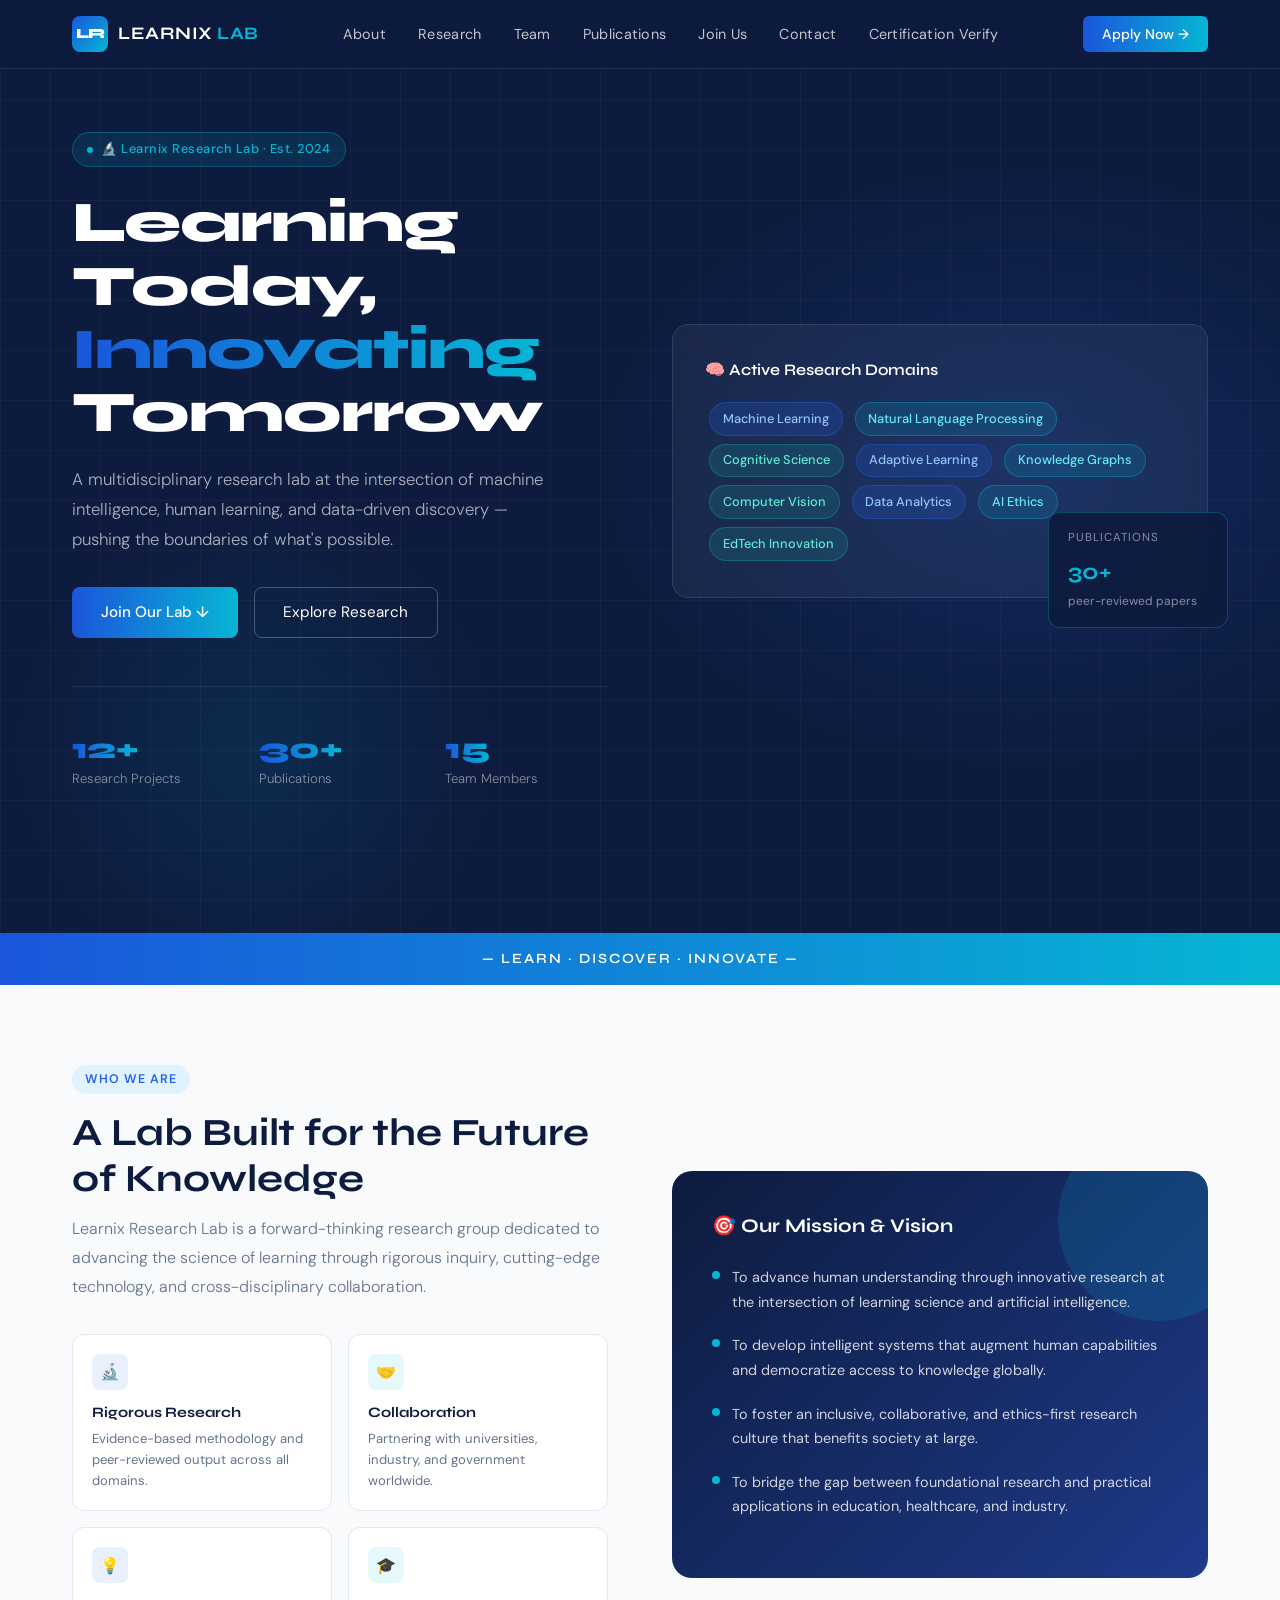
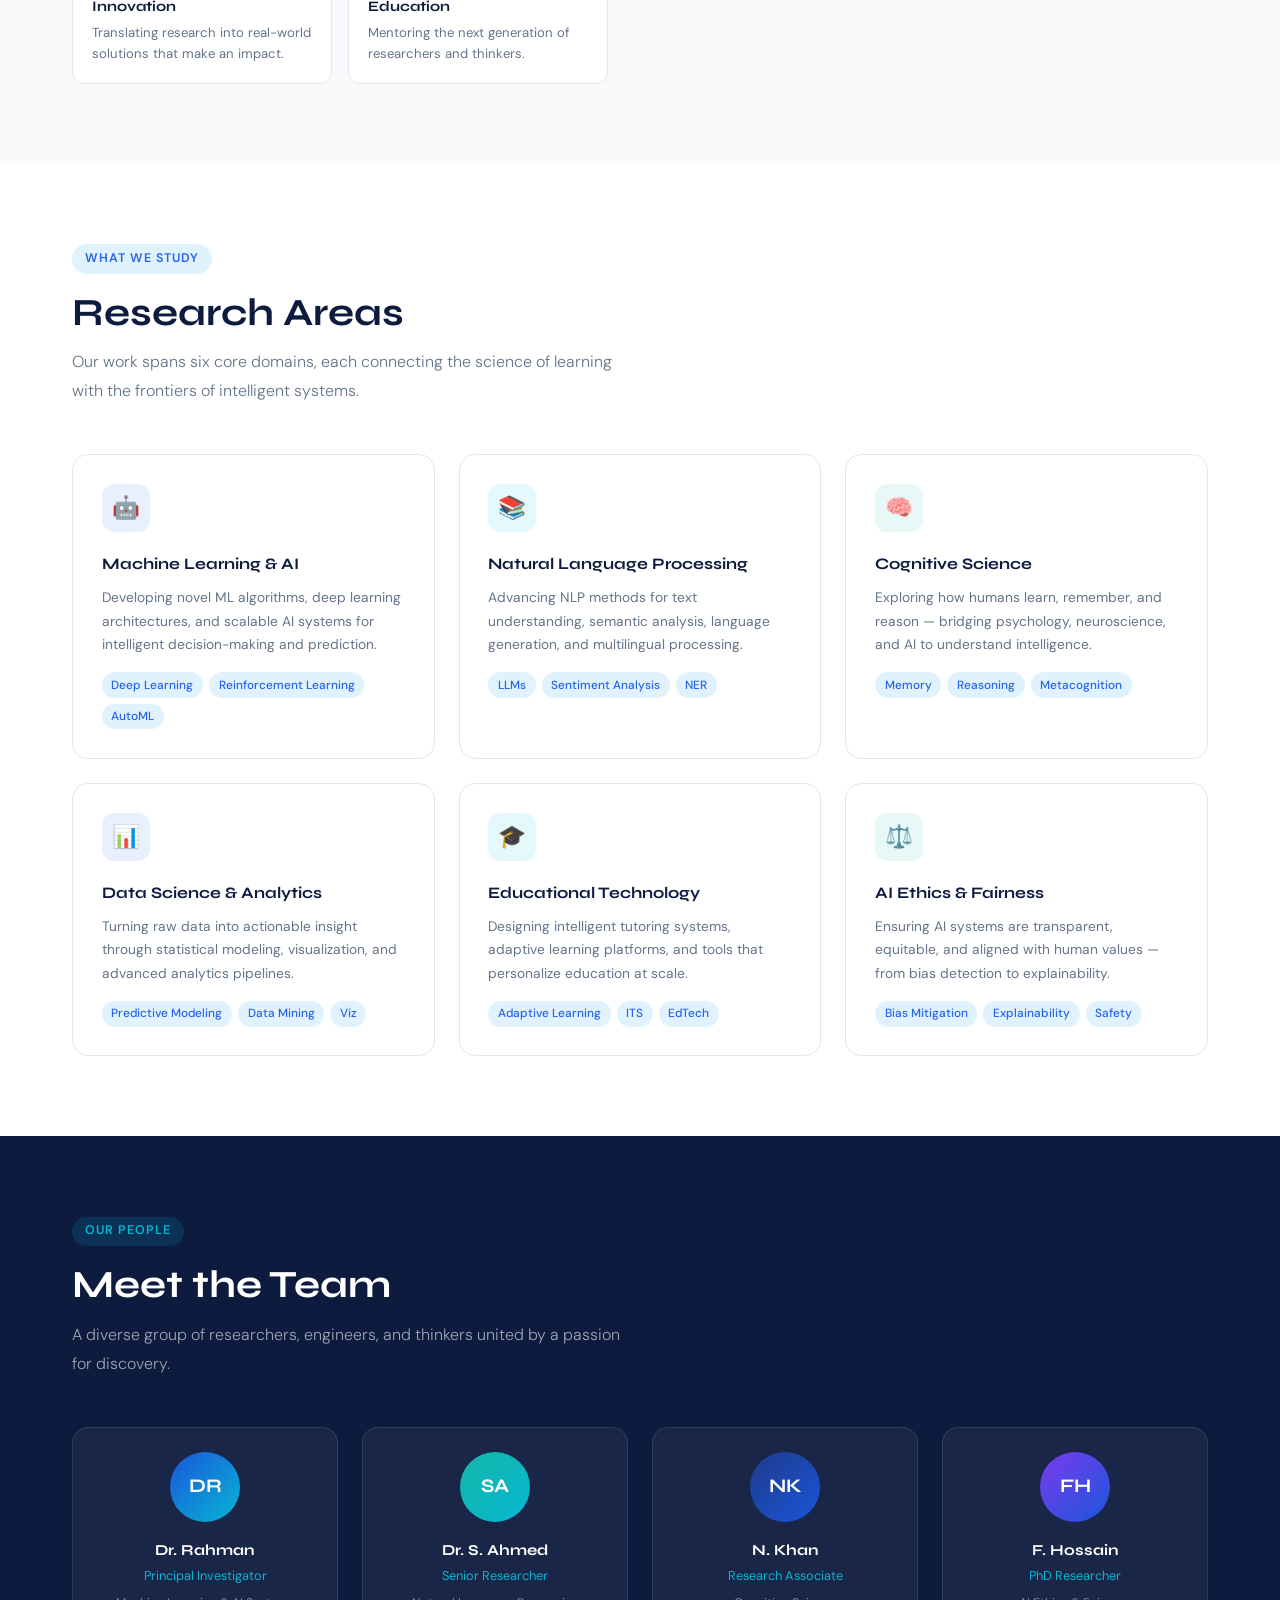
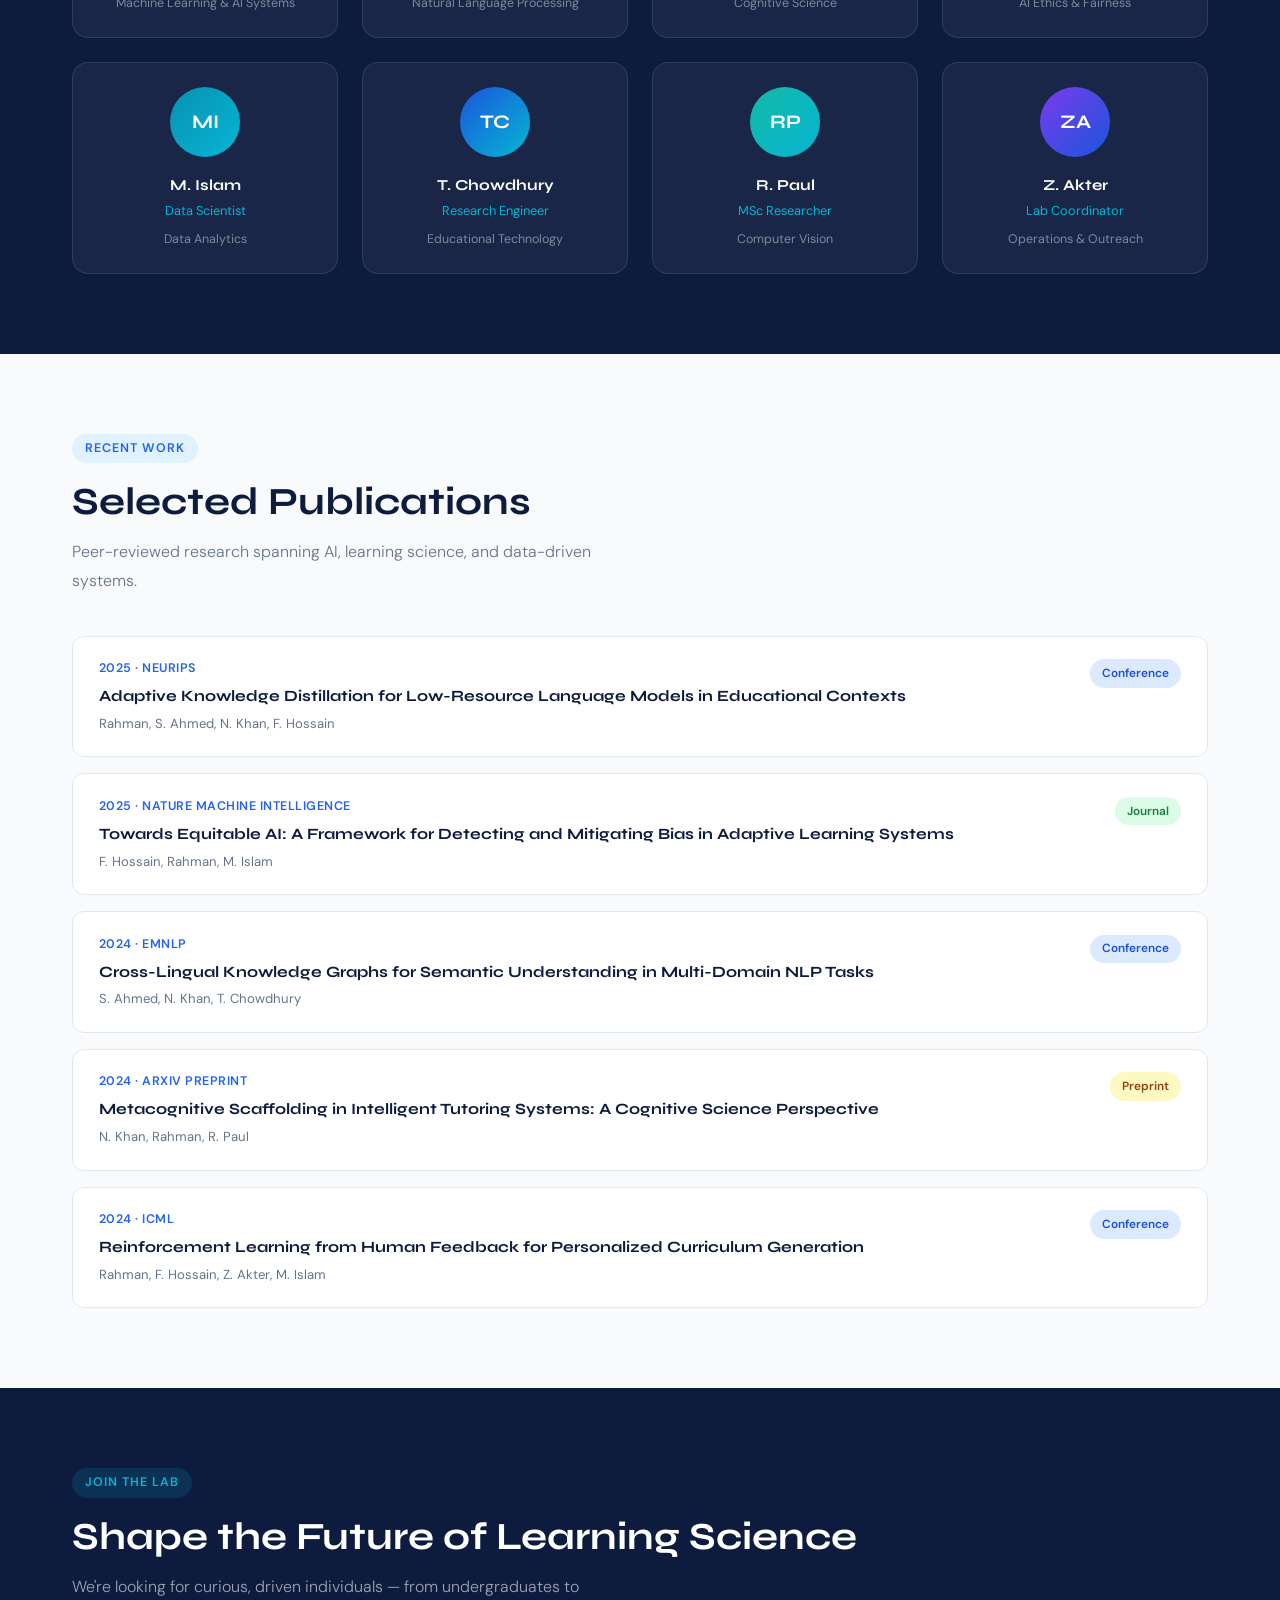
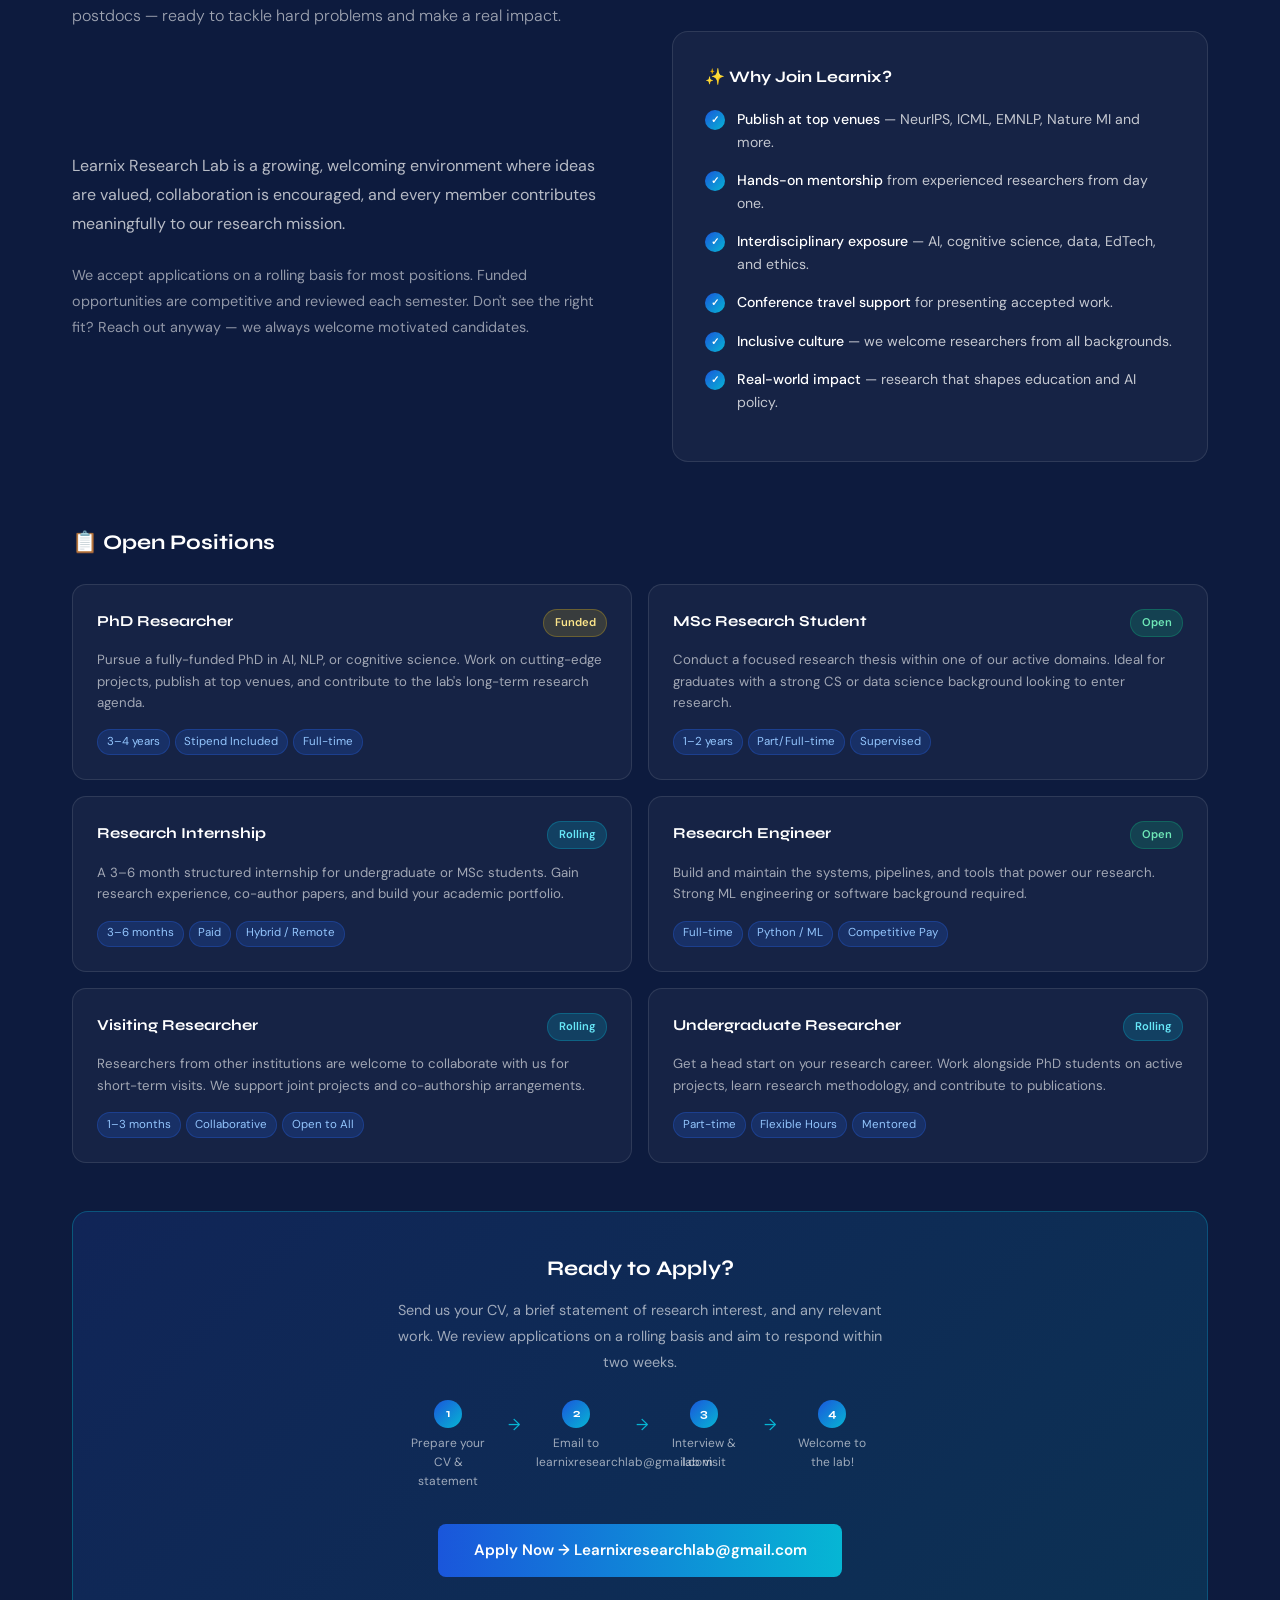
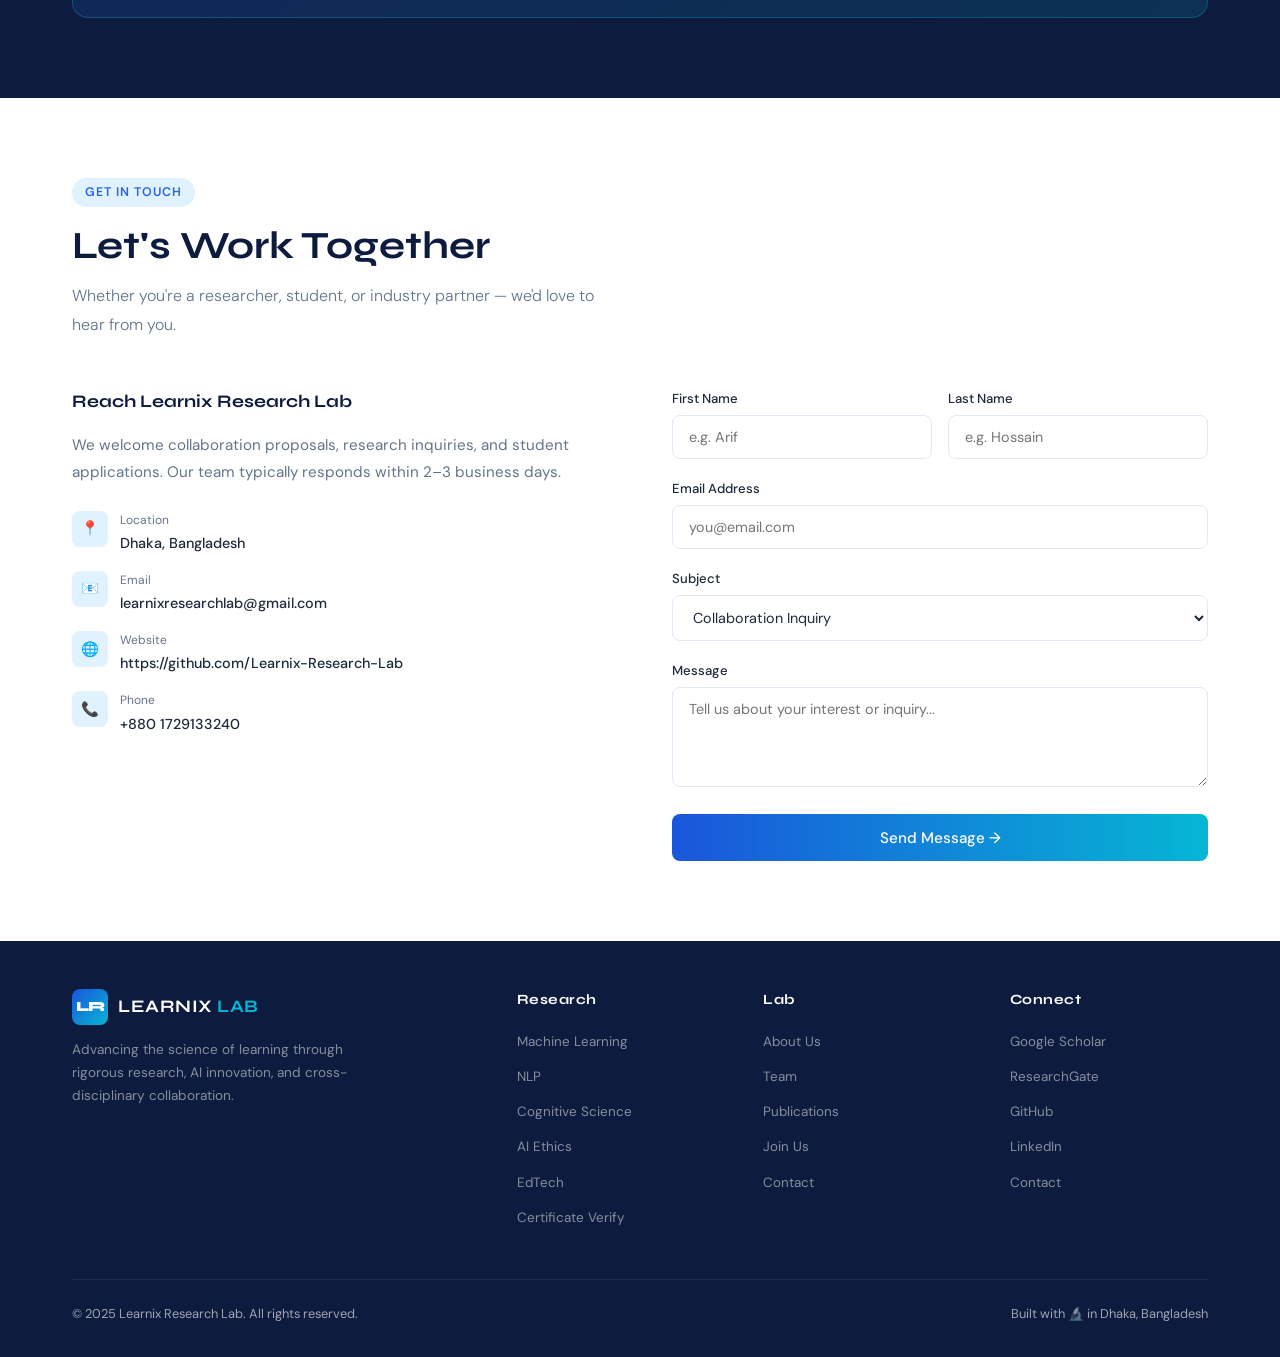
==== index.html @ e91ccad4 "Add files via upload" ====
<!DOCTYPE html>
<html lang="en">
<head>
<meta charset="UTF-8">
<meta name="viewport" content="width=device-width, initial-scale=1.0">
<title>Learnix Research Lab</title>
<link rel="icon" type="Certification\logo.png" sizes="32x32" href="logo.png">
<link rel="icon" type="Certification\logo.png" sizes="16x16" href="logo.png">
<link href="https://fonts.googleapis.com/css2?family=Syne:wght@400;500;600;700;800&family=DM+Sans:ital,opsz,wght@0,9..40,300;0,9..40,400;0,9..40,500;1,9..40,300&display=swap" rel="stylesheet">
<style>
  *,*::before,*::after{box-sizing:border-box;margin:0;padding:0}
  :root{
    --navy:#0d1b3e;
    --blue:#1a56db;
    --mid:#2563eb;
    --cyan:#06b6d4;
    --teal:#14b8a6;
    --light-blue:#e0f2fe;
    --white:#ffffff;
    --off:#f8fafc;
    --text:#1e293b;
    --muted:#64748b;
    --border:#e2e8f0;
  }
  html{scroll-behavior:smooth}
  body{font-family:'DM Sans',sans-serif;color:var(--text);background:var(--white);line-height:1.6;overflow-x:hidden}

  /* NAV */
  nav{position:fixed;top:0;left:0;right:0;z-index:100;background:rgba(13,27,62,0.97);backdrop-filter:blur(12px);border-bottom:1px solid rgba(255,255,255,0.08)}
  .nav-inner{max-width:1200px;margin:0 auto;padding:0 2rem;display:flex;align-items:center;justify-content:space-between;height:68px}
  .nav-logo{display:flex;align-items:center;gap:10px;text-decoration:none}
  .nav-logo-mark{width:36px;height:36px;background:linear-gradient(135deg,var(--blue),var(--cyan));border-radius:8px;display:flex;align-items:center;justify-content:center;font-family:'Syne',sans-serif;font-weight:800;color:#fff;font-size:14px;letter-spacing:-1px}
  .nav-logo-text{font-family:'Syne',sans-serif;font-weight:700;color:#fff;font-size:1.1rem;letter-spacing:0.5px}
  .nav-logo-text span{color:var(--cyan)}
  .nav-links{display:flex;gap:2rem;list-style:none}
  .nav-links a{color:rgba(255,255,255,0.75);text-decoration:none;font-size:0.9rem;font-weight:400;letter-spacing:0.3px;transition:color 0.2s}
  .nav-links a:hover{color:var(--cyan)}
  .nav-cta{background:linear-gradient(90deg,var(--blue),var(--cyan));color:#fff;padding:0.45rem 1.2rem;border-radius:6px;text-decoration:none;font-size:0.88rem;font-weight:500;transition:opacity 0.2s}
  .nav-cta:hover{opacity:0.88}

  /* HERO */
  .hero{min-height:100vh;background:var(--navy);position:relative;display:flex;align-items:center;overflow:hidden;padding-top:68px}
  .hero-bg{position:absolute;inset:0;background:
    radial-gradient(ellipse 700px 500px at 80% 50%, rgba(37,99,235,0.18) 0%, transparent 60%),
    radial-gradient(ellipse 400px 400px at 20% 80%, rgba(6,182,212,0.1) 0%, transparent 60%)}
  .hero-grid{position:absolute;inset:0;background-image:linear-gradient(rgba(255,255,255,0.03) 1px,transparent 1px),linear-gradient(90deg,rgba(255,255,255,0.03) 1px,transparent 1px);background-size:50px 50px}
  .hero-inner{max-width:1200px;margin:0 auto;padding:4rem 2rem;position:relative;display:grid;grid-template-columns:1fr 1fr;gap:4rem;align-items:center}
  .hero-tag{display:inline-flex;align-items:center;gap:8px;background:rgba(6,182,212,0.12);border:1px solid rgba(6,182,212,0.3);color:var(--cyan);padding:0.4rem 0.9rem;border-radius:100px;font-size:0.8rem;font-weight:500;letter-spacing:0.5px;margin-bottom:1.5rem}
  .hero-tag::before{content:'';width:6px;height:6px;background:var(--cyan);border-radius:50%;animation:pulse 2s infinite}
  @keyframes pulse{0%,100%{opacity:1}50%{opacity:0.4}}
  .hero h1{font-family:'Syne',sans-serif;font-size:clamp(2.4rem,5vw,3.6rem);font-weight:800;color:#fff;line-height:1.1;margin-bottom:1.2rem;letter-spacing:-1px}
  .hero h1 .accent{background:linear-gradient(90deg,var(--blue),var(--cyan));-webkit-background-clip:text;-webkit-text-fill-color:transparent;background-clip:text}
  .hero-sub{font-size:1.05rem;color:rgba(255,255,255,0.65);font-weight:300;margin-bottom:2rem;max-width:480px;line-height:1.8}
  .hero-actions{display:flex;gap:1rem;flex-wrap:wrap}
  .btn-primary{background:linear-gradient(90deg,var(--blue),var(--cyan));color:#fff;padding:0.8rem 1.8rem;border-radius:8px;text-decoration:none;font-weight:500;font-size:0.95rem;transition:transform 0.2s,opacity 0.2s;display:inline-flex;align-items:center;gap:8px}
  .btn-primary:hover{transform:translateY(-2px);opacity:0.92}
  .btn-outline{border:1px solid rgba(255,255,255,0.25);color:#fff;padding:0.8rem 1.8rem;border-radius:8px;text-decoration:none;font-weight:400;font-size:0.95rem;transition:border-color 0.2s,background 0.2s}
  .btn-outline:hover{border-color:var(--cyan);background:rgba(6,182,212,0.08)}
  .hero-stats{display:grid;grid-template-columns:repeat(3,1fr);gap:1.5rem;margin-top:3rem;padding-top:3rem;border-top:1px solid rgba(255,255,255,0.08)}
  .stat-val{font-family:'Syne',sans-serif;font-size:1.8rem;font-weight:800;color:#fff;line-height:1}
  .stat-val span{background:linear-gradient(90deg,var(--blue),var(--cyan));-webkit-background-clip:text;-webkit-text-fill-color:transparent;background-clip:text}
  .stat-label{font-size:0.82rem;color:rgba(255,255,255,0.5);margin-top:4px;font-weight:300}

  /* HERO VISUAL */
  .hero-visual{position:relative}
  .hero-card-main{background:rgba(255,255,255,0.05);border:1px solid rgba(255,255,255,0.1);border-radius:16px;padding:2rem;backdrop-filter:blur(10px)}
  .hero-card-main h3{font-family:'Syne',sans-serif;color:#fff;font-size:1rem;margin-bottom:1rem;font-weight:600}
  .research-pill{display:inline-flex;align-items:center;gap:6px;padding:0.35rem 0.8rem;border-radius:100px;font-size:0.8rem;font-weight:500;margin:4px;border:1px solid}
  .pill-blue{background:rgba(37,99,235,0.2);border-color:rgba(37,99,235,0.4);color:#93c5fd}
  .pill-cyan{background:rgba(6,182,212,0.15);border-color:rgba(6,182,212,0.35);color:#67e8f9}
  .pill-teal{background:rgba(20,184,166,0.15);border-color:rgba(20,184,166,0.35);color:#5eead4}
  .hero-card-float{position:absolute;right:-20px;bottom:-30px;background:rgba(13,27,62,0.9);border:1px solid rgba(6,182,212,0.3);border-radius:12px;padding:1rem 1.2rem;backdrop-filter:blur(10px);min-width:180px}
  .float-label{font-size:0.72rem;color:rgba(255,255,255,0.5);text-transform:uppercase;letter-spacing:1px;margin-bottom:6px}
  .float-value{font-family:'Syne',sans-serif;font-size:1.4rem;font-weight:700;color:var(--cyan)}
  .float-sub{font-size:0.75rem;color:rgba(255,255,255,0.5);margin-top:2px}

  /* SECTIONS */
  section{padding:5rem 0}
  .container{max-width:1200px;margin:0 auto;padding:0 2rem}
  .section-tag{display:inline-block;background:var(--light-blue);color:var(--mid);font-size:0.78rem;font-weight:600;padding:0.3rem 0.8rem;border-radius:100px;text-transform:uppercase;letter-spacing:1px;margin-bottom:1rem}
  .section-title{font-family:'Syne',sans-serif;font-size:clamp(1.8rem,3.5vw,2.4rem);font-weight:700;color:var(--navy);line-height:1.2;margin-bottom:0.8rem}
  .section-sub{color:var(--muted);font-size:1rem;font-weight:300;max-width:550px;line-height:1.8}

  /* ABOUT */
  .about{background:var(--off)}
  .about-grid{display:grid;grid-template-columns:1fr 1fr;gap:4rem;align-items:center}
  .about-left{}
  .about-pillars{display:grid;grid-template-columns:1fr 1fr;gap:1rem;margin-top:2rem}
  .pillar{background:#fff;border:1px solid var(--border);border-radius:12px;padding:1.2rem;transition:border-color 0.2s,transform 0.2s}
  .pillar:hover{border-color:var(--mid);transform:translateY(-3px)}
  .pillar-icon{width:36px;height:36px;border-radius:8px;display:flex;align-items:center;justify-content:center;margin-bottom:0.7rem;font-size:1rem}
  .pillar-icon.blue{background:rgba(37,99,235,0.1)}
  .pillar-icon.cyan{background:rgba(6,182,212,0.1)}
  .pillar h4{font-family:'Syne',sans-serif;font-size:0.9rem;font-weight:700;color:var(--navy);margin-bottom:4px}
  .pillar p{font-size:0.82rem;color:var(--muted);line-height:1.6}
  .about-visual{background:linear-gradient(135deg,var(--navy),#1e3a8a);border-radius:20px;padding:2.5rem;color:#fff;position:relative;overflow:hidden}
  .about-visual::before{content:'';position:absolute;top:-50px;right:-50px;width:200px;height:200px;border-radius:50%;background:rgba(6,182,212,0.15)}
  .about-visual h3{font-family:'Syne',sans-serif;font-size:1.2rem;font-weight:700;margin-bottom:1.5rem;position:relative}
  .mission-item{display:flex;gap:12px;margin-bottom:1.2rem;position:relative}
  .mission-dot{width:8px;height:8px;border-radius:50%;background:var(--cyan);flex-shrink:0;margin-top:6px}
  .mission-text{font-size:0.9rem;color:rgba(255,255,255,0.8);line-height:1.7}

  /* RESEARCH */
  .research-areas{}
  .research-grid{display:grid;grid-template-columns:repeat(3,1fr);gap:1.5rem;margin-top:3rem}
  .research-card{background:#fff;border:1px solid var(--border);border-radius:16px;padding:1.8rem;transition:all 0.25s;position:relative;overflow:hidden;cursor:default}
  .research-card::before{content:'';position:absolute;top:0;left:0;right:0;height:3px;background:linear-gradient(90deg,var(--blue),var(--cyan));transform:scaleX(0);transition:transform 0.3s;transform-origin:left}
  .research-card:hover{border-color:rgba(37,99,235,0.3);transform:translateY(-4px);box-shadow:0 12px 40px rgba(13,27,62,0.1)}
  .research-card:hover::before{transform:scaleX(1)}
  .research-icon{width:48px;height:48px;border-radius:12px;display:flex;align-items:center;justify-content:center;font-size:1.4rem;margin-bottom:1.2rem}
  .research-card h3{font-family:'Syne',sans-serif;font-size:1rem;font-weight:700;color:var(--navy);margin-bottom:0.6rem}
  .research-card p{font-size:0.86rem;color:var(--muted);line-height:1.7}
  .research-tags{display:flex;flex-wrap:wrap;gap:6px;margin-top:1rem}
  .rtag{font-size:0.74rem;padding:0.2rem 0.6rem;border-radius:100px;background:var(--light-blue);color:var(--mid);font-weight:500}

  /* TEAM */
  .team{background:var(--navy);color:#fff}
  .team .section-title{color:#fff}
  .team .section-sub{color:rgba(255,255,255,0.6)}
  .team .section-tag{background:rgba(6,182,212,0.15);color:var(--cyan)}
  .team-grid{display:grid;grid-template-columns:repeat(4,1fr);gap:1.5rem;margin-top:3rem}
  .team-card{background:rgba(255,255,255,0.05);border:1px solid rgba(255,255,255,0.1);border-radius:16px;padding:1.5rem;text-align:center;transition:border-color 0.2s,background 0.2s}
  .team-card:hover{border-color:rgba(6,182,212,0.4);background:rgba(255,255,255,0.07)}
  .team-avatar{width:70px;height:70px;border-radius:50%;margin:0 auto 1rem;display:flex;align-items:center;justify-content:center;font-family:'Syne',sans-serif;font-size:1.2rem;font-weight:700;color:#fff}
  .avatar-blue{background:linear-gradient(135deg,var(--blue),var(--cyan))}
  .avatar-teal{background:linear-gradient(135deg,var(--teal),var(--cyan))}
  .avatar-navy{background:linear-gradient(135deg,#1e3a8a,var(--blue))}
  .avatar-grad{background:linear-gradient(135deg,#7c3aed,var(--blue))}
  .team-card h4{font-family:'Syne',sans-serif;font-size:0.95rem;font-weight:700;color:#fff;margin-bottom:4px}
  .team-card .role{font-size:0.8rem;color:var(--cyan);font-weight:400;margin-bottom:8px}
  .team-card .dept{font-size:0.78rem;color:rgba(255,255,255,0.45);line-height:1.5}

  /* PUBLICATIONS */
  .publications{background:var(--off)}
  .pub-list{display:flex;flex-direction:column;gap:1rem;margin-top:2.5rem}
  .pub-item{background:#fff;border:1px solid var(--border);border-radius:12px;padding:1.4rem 1.6rem;display:grid;grid-template-columns:1fr auto;gap:1rem;align-items:start;transition:border-color 0.2s}
  .pub-item:hover{border-color:var(--mid)}
  .pub-year{font-size:0.78rem;font-weight:600;color:var(--mid);text-transform:uppercase;letter-spacing:0.5px;margin-bottom:6px}
  .pub-title{font-family:'Syne',sans-serif;font-size:0.98rem;font-weight:700;color:var(--navy);margin-bottom:6px;line-height:1.4}
  .pub-authors{font-size:0.82rem;color:var(--muted)}
  .pub-badge{font-size:0.74rem;padding:0.3rem 0.75rem;border-radius:100px;font-weight:600;white-space:nowrap;align-self:start}
  .badge-journal{background:#dcfce7;color:#15803d}
  .badge-conf{background:#dbeafe;color:#1d4ed8}
  .badge-preprint{background:#fef9c3;color:#92400e}

  /* JOIN US */
  .join{background:var(--navy);padding:5rem 0}
  .join .section-title{color:#fff}
  .join .section-sub{color:rgba(255,255,255,0.6)}
  .join .section-tag{background:rgba(6,182,212,0.15);color:var(--cyan)}
  .join-intro{display:grid;grid-template-columns:1fr 1fr;gap:4rem;align-items:center;margin-bottom:4rem}
  .join-why{background:rgba(255,255,255,0.04);border:1px solid rgba(255,255,255,0.1);border-radius:16px;padding:2rem}
  .join-why h3{font-family:'Syne',sans-serif;color:#fff;font-size:1rem;font-weight:700;margin-bottom:1.2rem}
  .why-item{display:flex;gap:12px;align-items:flex-start;margin-bottom:1rem}
  .why-check{width:20px;height:20px;border-radius:50%;background:linear-gradient(135deg,var(--blue),var(--cyan));display:flex;align-items:center;justify-content:center;flex-shrink:0;margin-top:2px;font-size:0.65rem;color:#fff;font-weight:700}
  .why-text{font-size:0.88rem;color:rgba(255,255,255,0.75);line-height:1.6}
  .why-text strong{color:#fff;font-weight:500}
  .positions-title{font-family:'Syne',sans-serif;color:#fff;font-size:1.3rem;font-weight:700;margin-bottom:1.5rem}
  .positions-grid{display:grid;grid-template-columns:1fr 1fr;gap:1rem;margin-bottom:3rem}
  .position-card{background:rgba(255,255,255,0.04);border:1px solid rgba(255,255,255,0.1);border-radius:14px;padding:1.5rem;transition:all 0.25s;cursor:default}
  .position-card:hover{border-color:rgba(6,182,212,0.5);background:rgba(6,182,212,0.06);transform:translateY(-3px)}
  .pos-header{display:flex;justify-content:space-between;align-items:flex-start;margin-bottom:0.8rem}
  .pos-title{font-family:'Syne',sans-serif;font-size:0.95rem;font-weight:700;color:#fff}
  .pos-badge{font-size:0.7rem;padding:0.25rem 0.65rem;border-radius:100px;font-weight:600;flex-shrink:0}
  .badge-open{background:rgba(16,185,129,0.2);color:#6ee7b7;border:1px solid rgba(16,185,129,0.3)}
  .badge-rolling{background:rgba(6,182,212,0.2);color:#67e8f9;border:1px solid rgba(6,182,212,0.3)}
  .badge-funded{background:rgba(250,204,21,0.15);color:#fde68a;border:1px solid rgba(250,204,21,0.25)}
  .pos-desc{font-size:0.83rem;color:rgba(255,255,255,0.6);line-height:1.6;margin-bottom:1rem}
  .pos-tags{display:flex;flex-wrap:wrap;gap:5px}
  .pos-tag{font-size:0.72rem;padding:0.18rem 0.55rem;border-radius:100px;background:rgba(37,99,235,0.2);color:#93c5fd;border:1px solid rgba(37,99,235,0.3)}
  .apply-cta{background:linear-gradient(135deg,rgba(37,99,235,0.15),rgba(6,182,212,0.15));border:1px solid rgba(6,182,212,0.3);border-radius:16px;padding:2.5rem;text-align:center;margin-top:1rem}
  .apply-cta h3{font-family:'Syne',sans-serif;color:#fff;font-size:1.3rem;font-weight:700;margin-bottom:0.8rem}
  .apply-cta p{color:rgba(255,255,255,0.6);font-size:0.9rem;margin-bottom:1.5rem;max-width:500px;margin-left:auto;margin-right:auto;line-height:1.8}
  .apply-steps{display:flex;justify-content:center;gap:0;margin-bottom:2rem;flex-wrap:wrap}
  .apply-step{display:flex;flex-direction:column;align-items:center;gap:6px;padding:0 1.5rem;position:relative}
  .apply-step:not(:last-child)::after{content:'→';position:absolute;right:-0.5rem;top:12px;color:var(--cyan);font-size:1rem}
  .step-num{width:28px;height:28px;border-radius:50%;background:linear-gradient(135deg,var(--blue),var(--cyan));display:flex;align-items:center;justify-content:center;font-family:'Syne',sans-serif;font-size:0.75rem;font-weight:700;color:#fff}
  .step-label{font-size:0.75rem;color:rgba(255,255,255,0.6);text-align:center;max-width:80px}
  .apply-btn{display:inline-flex;align-items:center;gap:8px;background:linear-gradient(90deg,var(--blue),var(--cyan));color:#fff;padding:0.9rem 2.2rem;border-radius:8px;text-decoration:none;font-weight:600;font-size:0.95rem;transition:transform 0.2s,opacity 0.2s}
  .apply-btn:hover{transform:translateY(-2px);opacity:0.9}

  /* CONTACT */
  .contact{background:var(--white)}
  .contact-grid{display:grid;grid-template-columns:1fr 1fr;gap:4rem;margin-top:3rem}
  .contact-info h3{font-family:'Syne',sans-serif;font-size:1.1rem;font-weight:700;color:var(--navy);margin-bottom:1rem}
  .contact-info p{color:var(--muted);font-size:0.95rem;line-height:1.8;margin-bottom:1.5rem}
  .contact-detail{display:flex;gap:12px;align-items:flex-start;margin-bottom:1rem}
  .cd-icon{width:36px;height:36px;background:var(--light-blue);border-radius:8px;display:flex;align-items:center;justify-content:center;flex-shrink:0;font-size:0.9rem}
  .cd-text .label{font-size:0.75rem;color:var(--muted);margin-bottom:2px}
  .cd-text .value{font-size:0.9rem;color:var(--text);font-weight:500}
  .contact-form{}
  .form-group{margin-bottom:1.2rem}
  .form-group label{display:block;font-size:0.82rem;font-weight:500;color:var(--text);margin-bottom:6px}
  .form-group input,.form-group textarea,.form-group select{width:100%;padding:0.75rem 1rem;border:1px solid var(--border);border-radius:8px;font-family:'DM Sans',sans-serif;font-size:0.9rem;color:var(--text);background:#fff;transition:border-color 0.2s,box-shadow 0.2s;outline:none}
  .form-group input:focus,.form-group textarea:focus,.form-group select:focus{border-color:var(--mid);box-shadow:0 0 0 3px rgba(37,99,235,0.1)}
  .form-group textarea{resize:vertical;min-height:100px}
  .form-row{display:grid;grid-template-columns:1fr 1fr;gap:1rem}
  .submit-btn{background:linear-gradient(90deg,var(--blue),var(--cyan));color:#fff;padding:0.85rem 2rem;border-radius:8px;border:none;font-family:'DM Sans',sans-serif;font-size:0.95rem;font-weight:500;cursor:pointer;width:100%;transition:opacity 0.2s,transform 0.2s}
  .submit-btn:hover{opacity:0.9;transform:translateY(-1px)}

  /* FOOTER */
  footer{background:var(--navy);color:rgba(255,255,255,0.6);padding:3rem 0 2rem}
  .footer-inner{max-width:1200px;margin:0 auto;padding:0 2rem}
  .footer-top{display:grid;grid-template-columns:2fr 1fr 1fr 1fr;gap:3rem;padding-bottom:2.5rem;border-bottom:1px solid rgba(255,255,255,0.08)}
  .footer-brand p{font-size:0.85rem;line-height:1.7;margin-top:0.8rem;color:rgba(255,255,255,0.5);max-width:280px}
  .footer-col h5{font-family:'Syne',sans-serif;color:#fff;font-size:0.88rem;font-weight:700;margin-bottom:1rem;letter-spacing:0.5px}
  .footer-col ul{list-style:none}
  .footer-col ul li{margin-bottom:0.6rem}
  .footer-col ul li a{color:rgba(255,255,255,0.5);text-decoration:none;font-size:0.84rem;transition:color 0.2s}
  .footer-col ul li a:hover{color:var(--cyan)}
  .footer-bottom{display:flex;justify-content:space-between;align-items:center;padding-top:1.5rem;font-size:0.8rem}
  .footer-bottom a{color:var(--cyan);text-decoration:none}
  .tagline-bar{background:linear-gradient(90deg,var(--blue),var(--cyan));padding:0.9rem 0;text-align:center}
  .tagline-bar p{font-family:'Syne',sans-serif;color:#fff;font-size:0.88rem;font-weight:600;letter-spacing:2px;text-transform:uppercase}

  @media(max-width:900px){
    .hero-inner{grid-template-columns:1fr}
    .hero-visual{display:none}
    .about-grid{grid-template-columns:1fr}
    .research-grid{grid-template-columns:1fr 1fr}
    .team-grid{grid-template-columns:1fr 1fr}
    .contact-grid{grid-template-columns:1fr}
    .footer-top{grid-template-columns:1fr 1fr}
    .nav-links{display:none}
  }
  @media(max-width:600px){
    .research-grid{grid-template-columns:1fr}
    .team-grid{grid-template-columns:1fr 1fr}
    .about-pillars{grid-template-columns:1fr}
    .join-intro{grid-template-columns:1fr}
    .positions-grid{grid-template-columns:1fr}
    .apply-steps{gap:0.5rem}
    .hero-stats{grid-template-columns:1fr 1fr}
  }
  .menu-toggle {
  display: none;
  font-size: 24px;
  color: white;
  cursor: pointer;
}

@media(max-width:900px){
  .menu-toggle {
    display: block;
  }

  .nav-links {
    position: absolute;
    top: 68px;
    left: 0;
    right: 0;
    background: #0d1b3e;
    flex-direction: column;
    align-items: center;
    gap: 1rem;
    padding: 1.5rem;
    display: none;
  }

  .nav-links.active {
    display: flex;
  }
}
</style>
</head>
<body>

<!-- NAV -->
<nav>
  <div class="nav-inner">
    <div class="menu-toggle" onclick="toggleMenu()">☰</div>
    <a href="#home" class="nav-logo">
      <div class="nav-logo-mark">LR</div>
      <span class="nav-logo-text">LEARNIX <span>LAB</span></span>
    </a>
    <ul class="nav-links">
      <li><a href="#about">About</a></li>
      <li><a href="#research">Research</a></li>
      <li><a href="#team">Team</a></li>
      <li><a href="#publications">Publications</a></li>
      <li><a href="#join">Join Us</a></li>
      <li><a href="#contact">Contact</a></li>
      <li><a href="learnix-certificate-verify.html">Certification Verify</a></li>
    </ul>
    <a href="#join" class="nav-cta">Apply Now →</a>
  </div>
</nav>

<!-- HERO -->
<section id="home" class="hero">
  <div class="hero-bg"></div>
  <div class="hero-grid"></div>
  <div class="hero-inner">
    <div class="hero-content">
      <div class="hero-tag">🔬 Learnix Research Lab · Est. 2024</div>
      <h1>Learning Today,<br><span class="accent">Innovating</span><br>Tomorrow</h1>
      <p class="hero-sub">A multidisciplinary research lab at the intersection of machine intelligence, human learning, and data-driven discovery — pushing the boundaries of what's possible.</p>
      <div class="hero-actions">
        <a href="#join" class="btn-primary">Join Our Lab ↓</a>
        <a href="#research" class="btn-outline">Explore Research</a>
      </div>
      <div class="hero-stats">
        <div>
          <div class="stat-val"><span>12+</span></div>
          <div class="stat-label">Research Projects</div>
        </div>
        <div>
          <div class="stat-val"><span>30+</span></div>
          <div class="stat-label">Publications</div>
        </div>
        <div>
          <div class="stat-val"><span>15</span></div>
          <div class="stat-label">Team Members</div>
        </div>
      </div>
    </div>

    <div class="hero-visual">
      <div class="hero-card-main">
        <h3>🧠 Active Research Domains</h3>
        <div>
          <span class="research-pill pill-blue">Machine Learning</span>
          <span class="research-pill pill-cyan">Natural Language Processing</span>
          <span class="research-pill pill-teal">Cognitive Science</span>
          <span class="research-pill pill-blue">Adaptive Learning</span>
          <span class="research-pill pill-cyan">Knowledge Graphs</span>
          <span class="research-pill pill-teal">Computer Vision</span>
          <span class="research-pill pill-blue">Data Analytics</span>
          <span class="research-pill pill-cyan">AI Ethics</span>
          <span class="research-pill pill-teal">EdTech Innovation</span>
        </div>
      </div>
      <div class="hero-card-float">
        <div class="float-label">Publications</div>
        <div class="float-value">30+</div>
        <div class="float-sub">peer-reviewed papers</div>
      </div>
    </div>
  </div>
</section>

<!-- TAGLINE BAR -->
<div class="tagline-bar">
  <p>— Learn · Discover · Innovate —</p>
</div>

<!-- ABOUT -->
<section id="about" class="about">
  <div class="container">
    <div class="about-grid">
      <div class="about-left">
        <span class="section-tag">Who We Are</span>
        <h2 class="section-title">A Lab Built for the Future of Knowledge</h2>
        <p class="section-sub">Learnix Research Lab is a forward-thinking research group dedicated to advancing the science of learning through rigorous inquiry, cutting-edge technology, and cross-disciplinary collaboration.</p>
        <div class="about-pillars">
          <div class="pillar">
            <div class="pillar-icon blue">🔬</div>
            <h4>Rigorous Research</h4>
            <p>Evidence-based methodology and peer-reviewed output across all domains.</p>
          </div>
          <div class="pillar">
            <div class="pillar-icon cyan">🤝</div>
            <h4>Collaboration</h4>
            <p>Partnering with universities, industry, and government worldwide.</p>
          </div>
          <div class="pillar">
            <div class="pillar-icon blue">💡</div>
            <h4>Innovation</h4>
            <p>Translating research into real-world solutions that make an impact.</p>
          </div>
          <div class="pillar">
            <div class="pillar-icon cyan">🎓</div>
            <h4>Education</h4>
            <p>Mentoring the next generation of researchers and thinkers.</p>
          </div>
        </div>
      </div>
      <div class="about-visual">
        <h3>🎯 Our Mission & Vision</h3>
        <div class="mission-item">
          <div class="mission-dot"></div>
          <div class="mission-text">To advance human understanding through innovative research at the intersection of learning science and artificial intelligence.</div>
        </div>
        <div class="mission-item">
          <div class="mission-dot"></div>
          <div class="mission-text">To develop intelligent systems that augment human capabilities and democratize access to knowledge globally.</div>
        </div>
        <div class="mission-item">
          <div class="mission-dot"></div>
          <div class="mission-text">To foster an inclusive, collaborative, and ethics-first research culture that benefits society at large.</div>
        </div>
        <div class="mission-item">
          <div class="mission-dot"></div>
          <div class="mission-text">To bridge the gap between foundational research and practical applications in education, healthcare, and industry.</div>
        </div>
      </div>
    </div>
  </div>
</section>

<!-- RESEARCH AREAS -->
<section id="research" class="research-areas">
  <div class="container">
    <span class="section-tag">What We Study</span>
    <h2 class="section-title">Research Areas</h2>
    <p class="section-sub">Our work spans six core domains, each connecting the science of learning with the frontiers of intelligent systems.</p>
    <div class="research-grid">
      <div class="research-card">
        <div class="research-icon" style="background:rgba(37,99,235,0.1)">🤖</div>
        <h3>Machine Learning & AI</h3>
        <p>Developing novel ML algorithms, deep learning architectures, and scalable AI systems for intelligent decision-making and prediction.</p>
        <div class="research-tags">
          <span class="rtag">Deep Learning</span>
          <span class="rtag">Reinforcement Learning</span>
          <span class="rtag">AutoML</span>
        </div>
      </div>
      <div class="research-card">
        <div class="research-icon" style="background:rgba(6,182,212,0.1)">📚</div>
        <h3>Natural Language Processing</h3>
        <p>Advancing NLP methods for text understanding, semantic analysis, language generation, and multilingual processing.</p>
        <div class="research-tags">
          <span class="rtag">LLMs</span>
          <span class="rtag">Sentiment Analysis</span>
          <span class="rtag">NER</span>
        </div>
      </div>
      <div class="research-card">
        <div class="research-icon" style="background:rgba(20,184,166,0.1)">🧠</div>
        <h3>Cognitive Science</h3>
        <p>Exploring how humans learn, remember, and reason — bridging psychology, neuroscience, and AI to understand intelligence.</p>
        <div class="research-tags">
          <span class="rtag">Memory</span>
          <span class="rtag">Reasoning</span>
          <span class="rtag">Metacognition</span>
        </div>
      </div>
      <div class="research-card">
        <div class="research-icon" style="background:rgba(37,99,235,0.1)">📊</div>
        <h3>Data Science & Analytics</h3>
        <p>Turning raw data into actionable insight through statistical modeling, visualization, and advanced analytics pipelines.</p>
        <div class="research-tags">
          <span class="rtag">Predictive Modeling</span>
          <span class="rtag">Data Mining</span>
          <span class="rtag">Viz</span>
        </div>
      </div>
      <div class="research-card">
        <div class="research-icon" style="background:rgba(6,182,212,0.1)">🎓</div>
        <h3>Educational Technology</h3>
        <p>Designing intelligent tutoring systems, adaptive learning platforms, and tools that personalize education at scale.</p>
        <div class="research-tags">
          <span class="rtag">Adaptive Learning</span>
          <span class="rtag">ITS</span>
          <span class="rtag">EdTech</span>
        </div>
      </div>
      <div class="research-card">
        <div class="research-icon" style="background:rgba(20,184,166,0.1)">⚖️</div>
        <h3>AI Ethics & Fairness</h3>
        <p>Ensuring AI systems are transparent, equitable, and aligned with human values — from bias detection to explainability.</p>
        <div class="research-tags">
          <span class="rtag">Bias Mitigation</span>
          <span class="rtag">Explainability</span>
          <span class="rtag">Safety</span>
        </div>
      </div>
    </div>
  </div>
</section>

<!-- TEAM -->
<section id="team" class="team">
  <div class="container">
    <span class="section-tag">Our People</span>
    <h2 class="section-title">Meet the Team</h2>
    <p class="section-sub">A diverse group of researchers, engineers, and thinkers united by a passion for discovery.</p>
    <div class="team-grid">
      <div class="team-card">
        <div class="team-avatar avatar-blue">DR</div>
        <h4>Dr. Rahman</h4>
        <div class="role">Principal Investigator</div>
        <div class="dept">Machine Learning & AI Systems</div>
      </div>
      <div class="team-card">
        <div class="team-avatar avatar-teal">SA</div>
        <h4>Dr. S. Ahmed</h4>
        <div class="role">Senior Researcher</div>
        <div class="dept">Natural Language Processing</div>
      </div>
      <div class="team-card">
        <div class="team-avatar avatar-navy">NK</div>
        <h4>N. Khan</h4>
        <div class="role">Research Associate</div>
        <div class="dept">Cognitive Science</div>
      </div>
      <div class="team-card">
        <div class="team-avatar avatar-grad">FH</div>
        <h4>F. Hossain</h4>
        <div class="role">PhD Researcher</div>
        <div class="dept">AI Ethics & Fairness</div>
      </div>
      <div class="team-card">
        <div class="team-avatar avatar-cyan" style="background:linear-gradient(135deg,#0891b2,#06b6d4)">MI</div>
        <h4>M. Islam</h4>
        <div class="role">Data Scientist</div>
        <div class="dept">Data Analytics</div>
      </div>
      <div class="team-card">
        <div class="team-avatar avatar-blue">TC</div>
        <h4>T. Chowdhury</h4>
        <div class="role">Research Engineer</div>
        <div class="dept">Educational Technology</div>
      </div>
      <div class="team-card">
        <div class="team-avatar avatar-teal">RP</div>
        <h4>R. Paul</h4>
        <div class="role">MSc Researcher</div>
        <div class="dept">Computer Vision</div>
      </div>
      <div class="team-card">
        <div class="team-avatar avatar-grad">ZA</div>
        <h4>Z. Akter</h4>
        <div class="role">Lab Coordinator</div>
        <div class="dept">Operations & Outreach</div>
      </div>
    </div>
  </div>
</section>

<!-- PUBLICATIONS -->
<section id="publications" class="publications">
  <div class="container">
    <span class="section-tag">Recent Work</span>
    <h2 class="section-title">Selected Publications</h2>
    <p class="section-sub">Peer-reviewed research spanning AI, learning science, and data-driven systems.</p>
    <div class="pub-list">
      <div class="pub-item">
        <div>
          <div class="pub-year">2025 · NeurIPS</div>
          <div class="pub-title">Adaptive Knowledge Distillation for Low-Resource Language Models in Educational Contexts</div>
          <div class="pub-authors">Rahman, S. Ahmed, N. Khan, F. Hossain</div>
        </div>
        <span class="pub-badge badge-conf">Conference</span>
      </div>
      <div class="pub-item">
        <div>
          <div class="pub-year">2025 · Nature Machine Intelligence</div>
          <div class="pub-title">Towards Equitable AI: A Framework for Detecting and Mitigating Bias in Adaptive Learning Systems</div>
          <div class="pub-authors">F. Hossain, Rahman, M. Islam</div>
        </div>
        <span class="pub-badge badge-journal">Journal</span>
      </div>
      <div class="pub-item">
        <div>
          <div class="pub-year">2024 · EMNLP</div>
          <div class="pub-title">Cross-Lingual Knowledge Graphs for Semantic Understanding in Multi-Domain NLP Tasks</div>
          <div class="pub-authors">S. Ahmed, N. Khan, T. Chowdhury</div>
        </div>
        <span class="pub-badge badge-conf">Conference</span>
      </div>
      <div class="pub-item">
        <div>
          <div class="pub-year">2024 · arXiv Preprint</div>
          <div class="pub-title">Metacognitive Scaffolding in Intelligent Tutoring Systems: A Cognitive Science Perspective</div>
          <div class="pub-authors">N. Khan, Rahman, R. Paul</div>
        </div>
        <span class="pub-badge badge-preprint">Preprint</span>
      </div>
      <div class="pub-item">
        <div>
          <div class="pub-year">2024 · ICML</div>
          <div class="pub-title">Reinforcement Learning from Human Feedback for Personalized Curriculum Generation</div>
          <div class="pub-authors">Rahman, F. Hossain, Z. Akter, M. Islam</div>
        </div>
        <span class="pub-badge badge-conf">Conference</span>
      </div>
    </div>
  </div>
</section>

<!-- JOIN US -->
<section id="join" class="join">
  <div class="container">
    <span class="section-tag">Join the Lab</span>
    <h2 class="section-title">Shape the Future of Learning Science</h2>
    <p class="section-sub">We're looking for curious, driven individuals — from undergraduates to postdocs — ready to tackle hard problems and make a real impact.</p>

    <div class="join-intro">
      <div>
        <p style="color:rgba(255,255,255,0.7);font-size:1rem;line-height:1.8;margin-bottom:1.5rem">Learnix Research Lab is a growing, welcoming environment where ideas are valued, collaboration is encouraged, and every member contributes meaningfully to our research mission.</p>
        <p style="color:rgba(255,255,255,0.55);font-size:0.9rem;line-height:1.8">We accept applications on a rolling basis for most positions. Funded opportunities are competitive and reviewed each semester. Don't see the right fit? Reach out anyway — we always welcome motivated candidates.</p>
      </div>
      <div class="join-why">
        <h3>✨ Why Join Learnix?</h3>
        <div class="why-item">
          <div class="why-check">✓</div>
          <div class="why-text"><strong>Publish at top venues</strong> — NeurIPS, ICML, EMNLP, Nature MI and more.</div>
        </div>
        <div class="why-item">
          <div class="why-check">✓</div>
          <div class="why-text"><strong>Hands-on mentorship</strong> from experienced researchers from day one.</div>
        </div>
        <div class="why-item">
          <div class="why-check">✓</div>
          <div class="why-text"><strong>Interdisciplinary exposure</strong> — AI, cognitive science, data, EdTech, and ethics.</div>
        </div>
        <div class="why-item">
          <div class="why-check">✓</div>
          <div class="why-text"><strong>Conference travel support</strong> for presenting accepted work.</div>
        </div>
        <div class="why-item">
          <div class="why-check">✓</div>
          <div class="why-text"><strong>Inclusive culture</strong> — we welcome researchers from all backgrounds.</div>
        </div>
        <div class="why-item">
          <div class="why-check">✓</div>
          <div class="why-text"><strong>Real-world impact</strong> — research that shapes education and AI policy.</div>
        </div>
      </div>
    </div>

    <div class="positions-title">📋 Open Positions</div>
    <div class="positions-grid">
      <div class="position-card">
        <div class="pos-header">
          <div class="pos-title">PhD Researcher</div>
          <span class="pos-badge badge-funded">Funded</span>
        </div>
        <div class="pos-desc">Pursue a fully-funded PhD in AI, NLP, or cognitive science. Work on cutting-edge projects, publish at top venues, and contribute to the lab's long-term research agenda.</div>
        <div class="pos-tags">
          <span class="pos-tag">3–4 years</span>
          <span class="pos-tag">Stipend Included</span>
          <span class="pos-tag">Full-time</span>
        </div>
      </div>
      <div class="position-card">
        <div class="pos-header">
          <div class="pos-title">MSc Research Student</div>
          <span class="pos-badge badge-open">Open</span>
        </div>
        <div class="pos-desc">Conduct a focused research thesis within one of our active domains. Ideal for graduates with a strong CS or data science background looking to enter research.</div>
        <div class="pos-tags">
          <span class="pos-tag">1–2 years</span>
          <span class="pos-tag">Part/Full-time</span>
          <span class="pos-tag">Supervised</span>
        </div>
      </div>
      <div class="position-card">
        <div class="pos-header">
          <div class="pos-title">Research Internship</div>
          <span class="pos-badge badge-rolling">Rolling</span>
        </div>
        <div class="pos-desc">A 3–6 month structured internship for undergraduate or MSc students. Gain research experience, co-author papers, and build your academic portfolio.</div>
        <div class="pos-tags">
          <span class="pos-tag">3–6 months</span>
          <span class="pos-tag">Paid</span>
          <span class="pos-tag">Hybrid / Remote</span>
        </div>
      </div>
      <div class="position-card">
        <div class="pos-header">
          <div class="pos-title">Research Engineer</div>
          <span class="pos-badge badge-open">Open</span>
        </div>
        <div class="pos-desc">Build and maintain the systems, pipelines, and tools that power our research. Strong ML engineering or software background required.</div>
        <div class="pos-tags">
          <span class="pos-tag">Full-time</span>
          <span class="pos-tag">Python / ML</span>
          <span class="pos-tag">Competitive Pay</span>
        </div>
      </div>
      <div class="position-card">
        <div class="pos-header">
          <div class="pos-title">Visiting Researcher</div>
          <span class="pos-badge badge-rolling">Rolling</span>
        </div>
        <div class="pos-desc">Researchers from other institutions are welcome to collaborate with us for short-term visits. We support joint projects and co-authorship arrangements.</div>
        <div class="pos-tags">
          <span class="pos-tag">1–3 months</span>
          <span class="pos-tag">Collaborative</span>
          <span class="pos-tag">Open to All</span>
        </div>
      </div>
      <div class="position-card">
        <div class="pos-header">
          <div class="pos-title">Undergraduate Researcher</div>
          <span class="pos-badge badge-rolling">Rolling</span>
        </div>
        <div class="pos-desc">Get a head start on your research career. Work alongside PhD students on active projects, learn research methodology, and contribute to publications.</div>
        <div class="pos-tags">
          <span class="pos-tag">Part-time</span>
          <span class="pos-tag">Flexible Hours</span>
          <span class="pos-tag">Mentored</span>
        </div>
      </div>
    </div>

    <div class="apply-cta">
      <h3>Ready to Apply?</h3>
      <p>Send us your CV, a brief statement of research interest, and any relevant work. We review applications on a rolling basis and aim to respond within two weeks.</p>
      <div class="apply-steps">
        <div class="apply-step">
          <div class="step-num">1</div>
          <div class="step-label">Prepare your CV & statement</div>
        </div>
        <div class="apply-step">
          <div class="step-num">2</div>
          <div class="step-label">Email to learnixresearchlab@gmail.com</div>
        </div>
        <div class="apply-step">
          <div class="step-num">3</div>
          <div class="step-label">Interview & lab visit</div>
        </div>
        <div class="apply-step">
          <div class="step-num">4</div>
          <div class="step-label">Welcome to the lab!</div>
        </div>
      </div>
      <a href="mailto:Learnixresearchlab@gmail.com" class="apply-btn">Apply Now → Learnixresearchlab@gmail.com</a>
    </div>
  </div>
</section>

<!-- CONTACT -->
<section id="contact" class="contact">
  <div class="container">
    <span class="section-tag">Get in Touch</span>
    <h2 class="section-title">Let's Work Together</h2>
    <p class="section-sub">Whether you're a researcher, student, or industry partner — we'd love to hear from you.</p>
    <div class="contact-grid">
      <div class="contact-info">
        <h3>Reach Learnix Research Lab</h3>
        <p>We welcome collaboration proposals, research inquiries, and student applications. Our team typically responds within 2–3 business days.</p>
        <div class="contact-detail">
          <div class="cd-icon">📍</div>
          <div class="cd-text">
            <div class="label">Location</div>
            <div class="value">Dhaka, Bangladesh</div>
          </div>
        </div>
        <div class="contact-detail">
          <div class="cd-icon">📧</div>
          <div class="cd-text">
            <div class="label">Email</div>
            <div class="value">learnixresearchlab@gmail.com</div>
          </div>
        </div>
        <div class="contact-detail">
          <div class="cd-icon">🌐</div>
          <div class="cd-text">
            <div class="label">Website</div>
            <div class="value">https://github.com/Learnix-Research-Lab</div>
          </div>
        </div>
        <div class="contact-detail">
          <div class="cd-icon">📞</div>
          <div class="cd-text">
            <div class="label">Phone</div>
            <div class="value">+880 1729133240</div>
          </div>
        </div>
      </div>
      <div class="contact-form">
        <div class="form-row">
          <div class="form-group">
            <label>First Name</label>
            <input type="text" placeholder="e.g. Arif">
          </div>
          <div class="form-group">
            <label>Last Name</label>
            <input type="text" placeholder="e.g. Hossain">
          </div>
        </div>
        <div class="form-group">
          <label>Email Address</label>
          <input type="email" placeholder="you@email.com">
        </div>
        <div class="form-group">
          <label>Subject</label>
          <select>
            <option>Collaboration Inquiry</option>
            <option>Research Partnership</option>
            <option>Join the Lab</option>
            <option>Publication / Media</option>
            <option>General Question</option>
          </select>
        </div>
        <div class="form-group">
          <label>Message</label>
          <textarea placeholder="Tell us about your interest or inquiry..."></textarea>
        </div>
        <button class="submit-btn">Send Message →</button>
      </div>
    </div>
  </div>
</section>

<!-- FOOTER -->
<footer>
  <div class="footer-inner">
    <div class="footer-top">
      <div class="footer-brand">
        <a href="#home" class="nav-logo" style="text-decoration:none">
          <div class="nav-logo-mark">LR</div>
          <span class="nav-logo-text">LEARNIX <span>LAB</span></span>
        </a>
        <p>Advancing the science of learning through rigorous research, AI innovation, and cross-disciplinary collaboration.</p>
      </div>
      <div class="footer-col">
        <h5>Research</h5>
        <ul>
          <li><a href="#research">Machine Learning</a></li>
          <li><a href="#research">NLP</a></li>
          <li><a href="#research">Cognitive Science</a></li>
          <li><a href="#research">AI Ethics</a></li>
          <li><a href="#research">EdTech</a></li>
          <li><a href="learnix-certificate-verify.html">Certificate Verify</a></li>
        </ul>
      </div>
      <div class="footer-col">
        <h5>Lab</h5>
        <ul>
          <li><a href="#about">About Us</a></li>
          <li><a href="#team">Team</a></li>
          <li><a href="#publications">Publications</a></li>
          <li><a href="#join">Join Us</a></li>
          <li><a href="#contact">Contact</a></li>
        </ul>
      </div>
      <div class="footer-col">
        <h5>Connect</h5>
        <ul>
          <li><a href="https://scholar.google.com/citations?user=XXXXXXXXXXX&hl=en">Google Scholar</a></li>
          <li><a href="https://www.researchgate.net/profile/Learnix-Research-Lab">ResearchGate</a></li>
          <li><a href="https://github.com/Learnix-Research-Lab">GitHub</a></li>
          <li><a href="https://www.linkedin.com/company/learnix-research-lab">LinkedIn</a></li>
          <li><a href="#contact">Contact</a></li>
        </ul>
      </div>
    </div>
    <div class="footer-bottom">
      <span>© 2025 Learnix Research Lab. All rights reserved.</span>
      <span>Built with 🔬 in Dhaka, Bangladesh</span>
    </div>
  </div>
</footer>

<script>
  document.querySelectorAll('a[href^="#"]').forEach(a=>{
    a.addEventListener('click',e=>{
      const t=document.querySelector(a.getAttribute('href'));
      if(t){e.preventDefault();t.scrollIntoView({behavior:'smooth',block:'start'})}
    })
  });
  document.querySelector('.submit-btn').addEventListener('click',function(){
    this.textContent='Message Sent! ✓';
    this.style.background='linear-gradient(90deg,#059669,#10b981)';
    setTimeout(()=>{this.textContent='Send Message →';this.style.background=''},3000)
  });
  function toggleMenu() {
  document.querySelector('.nav-links').classList.toggle('active');
}
</script>
</body>
</html>
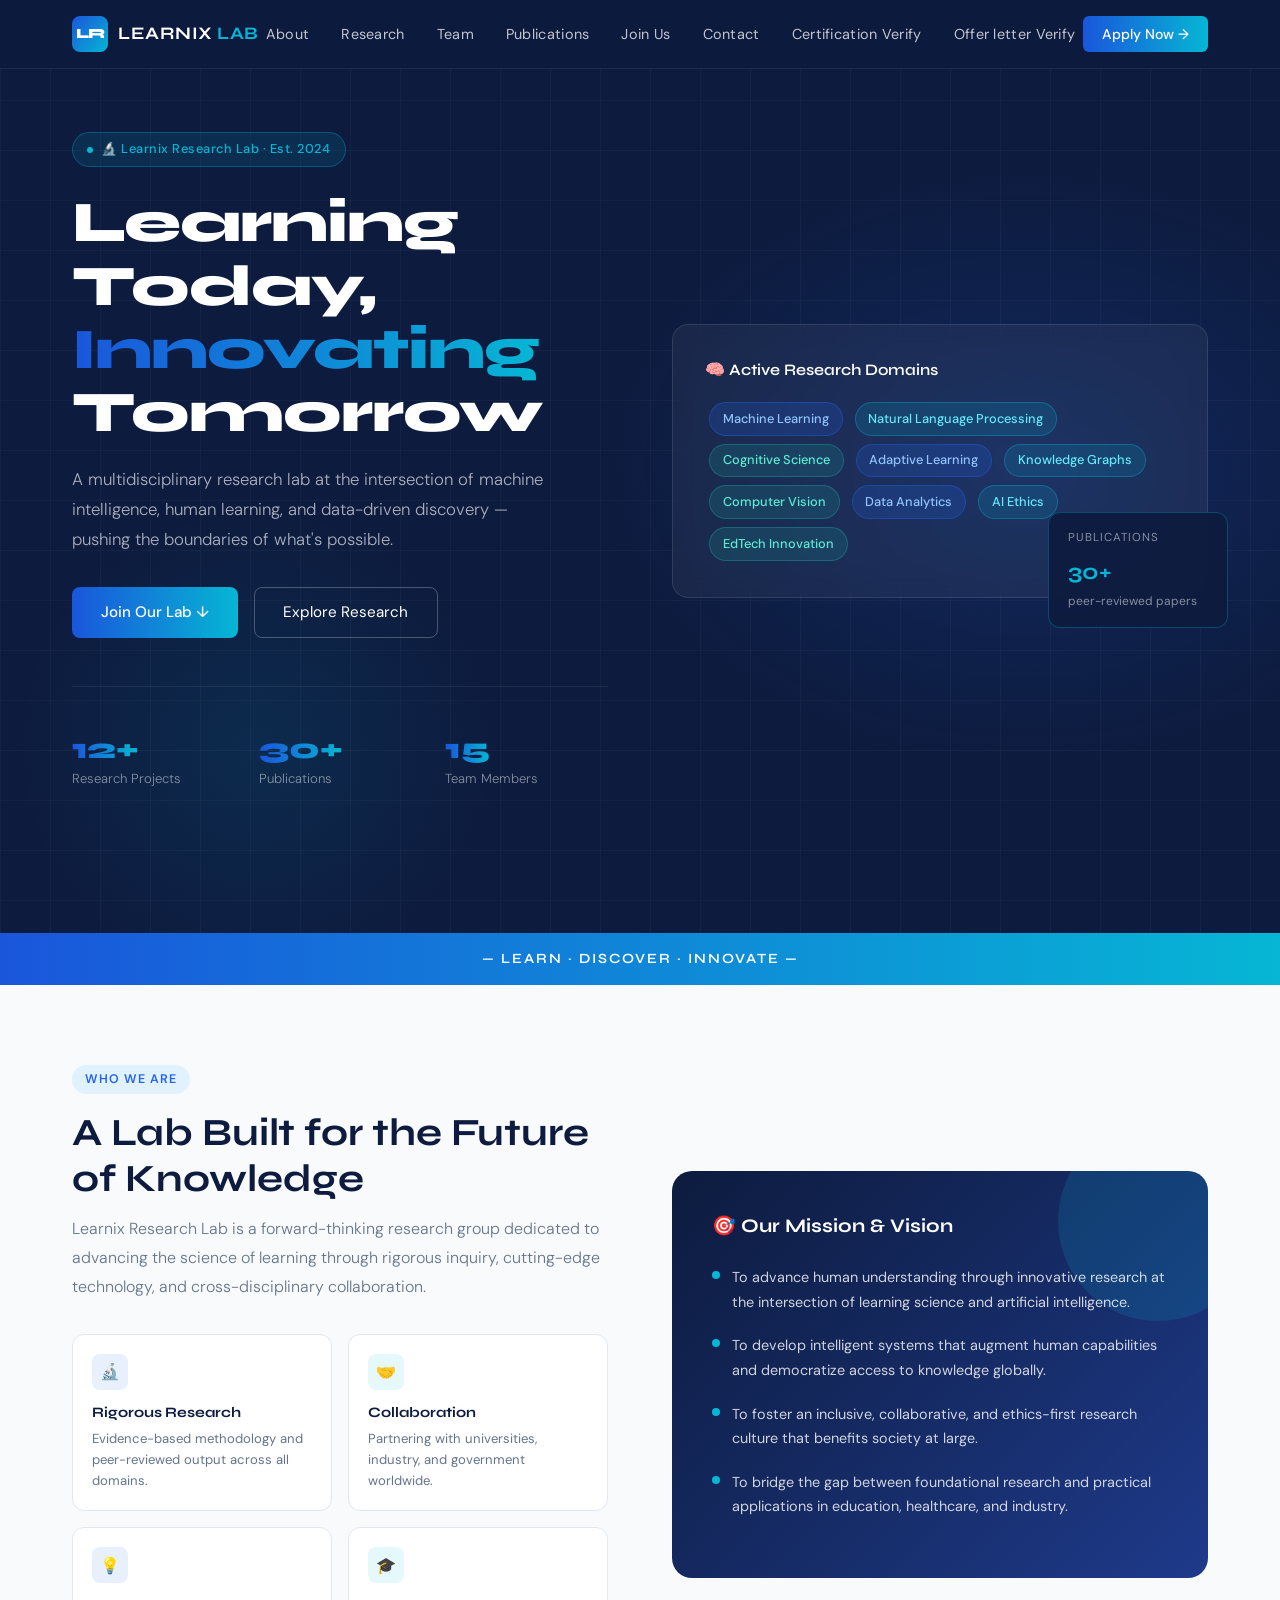
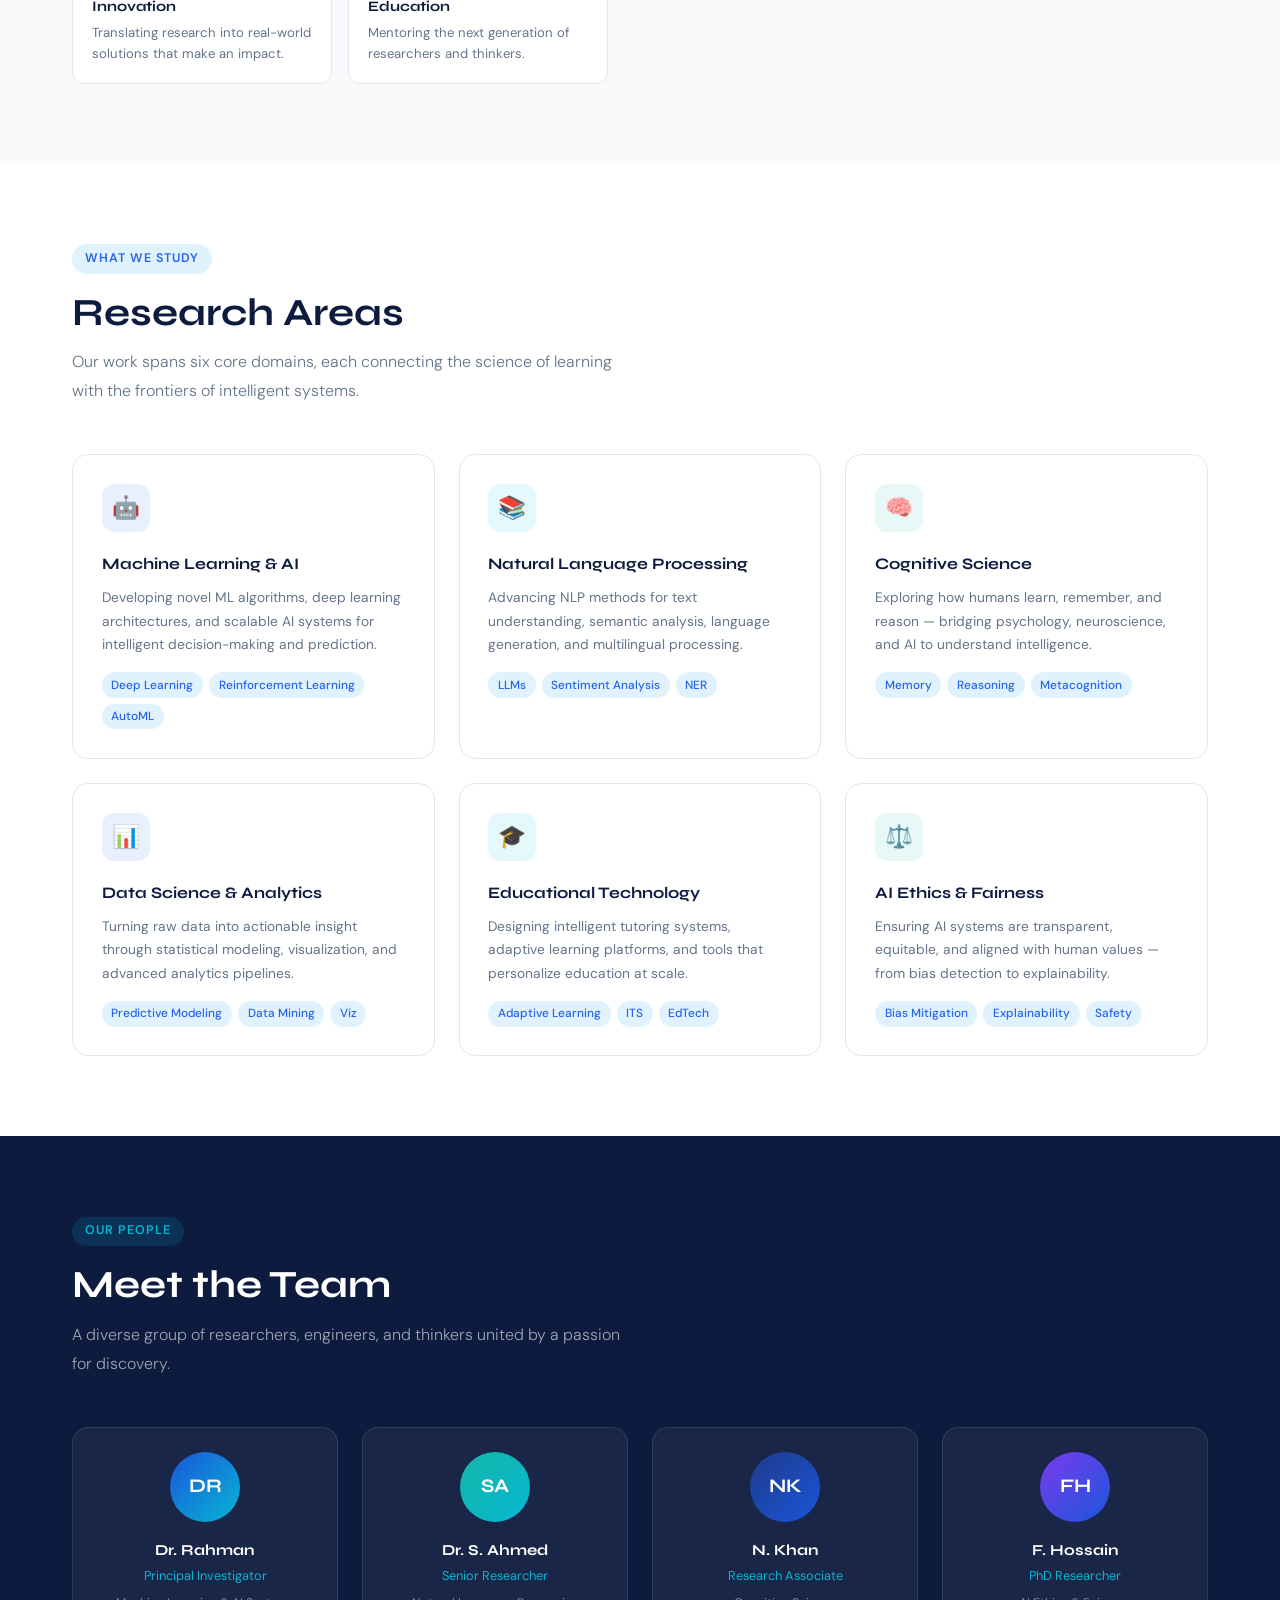
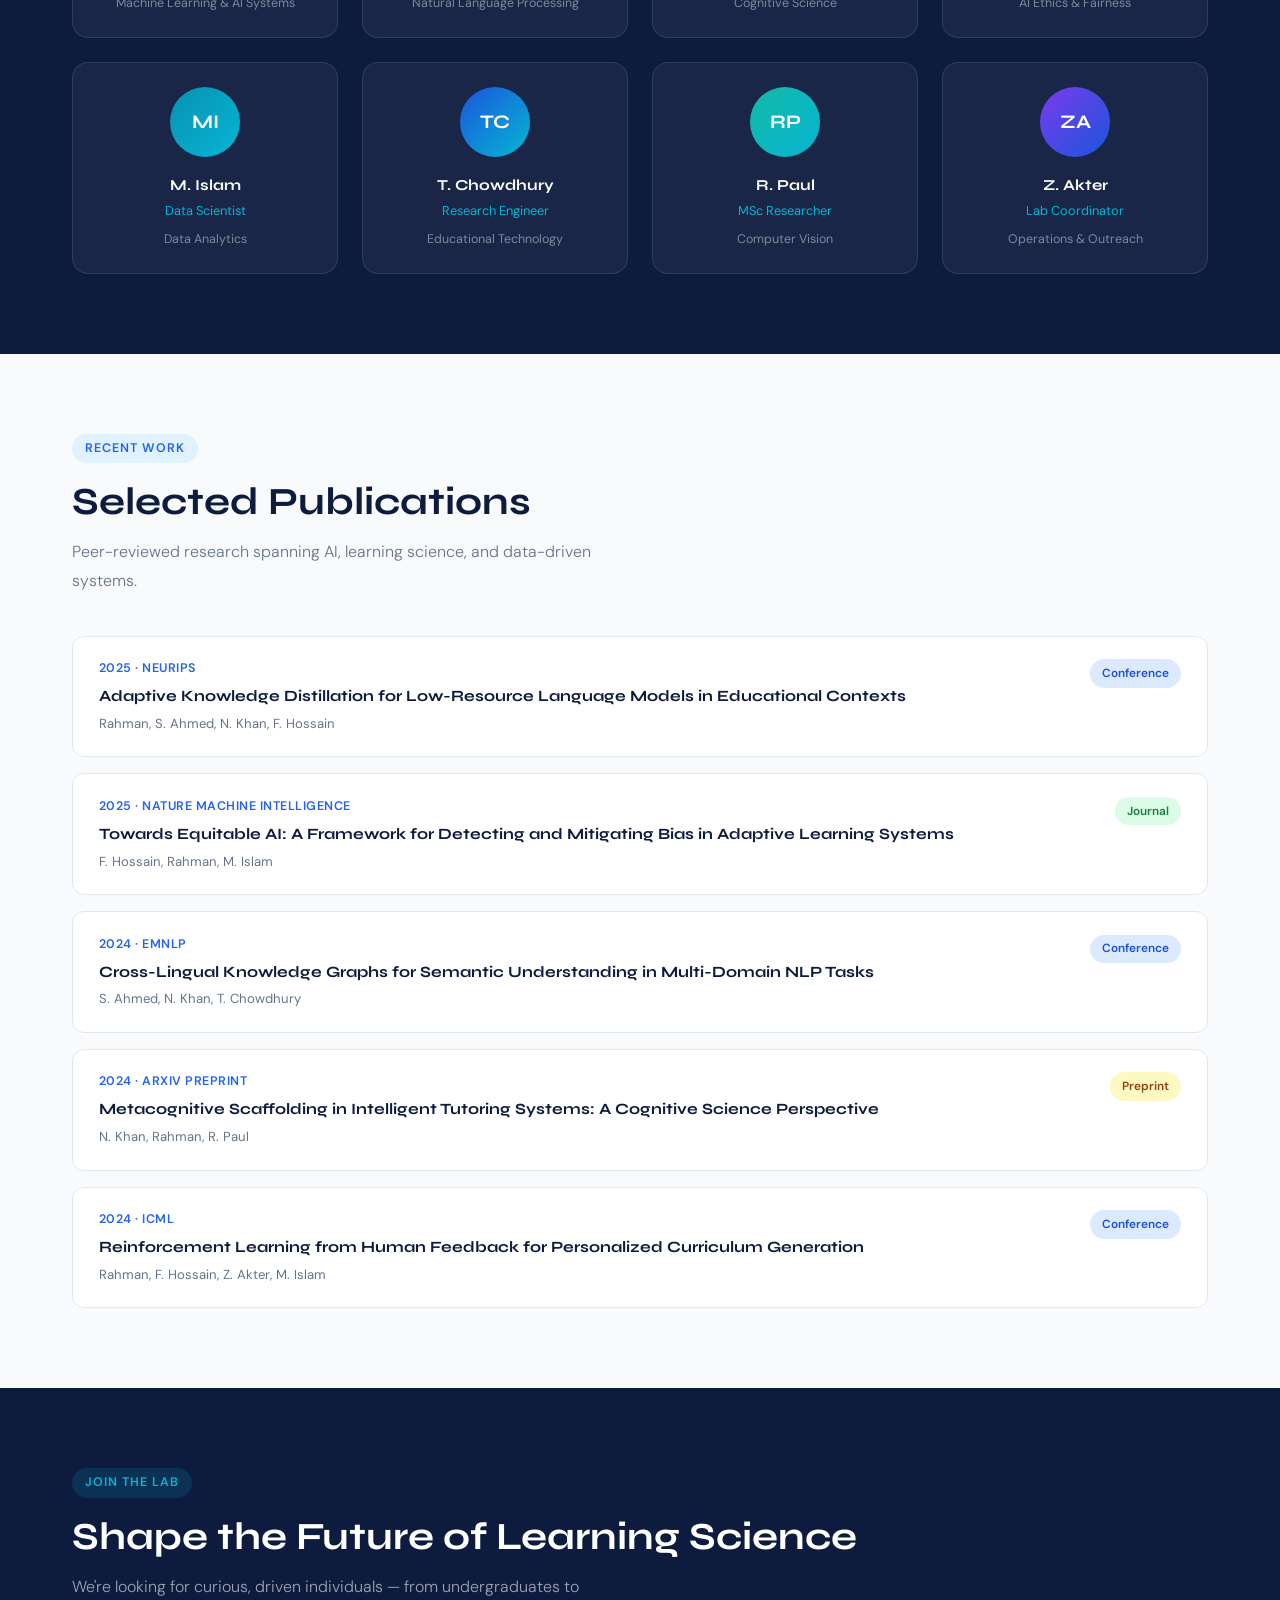
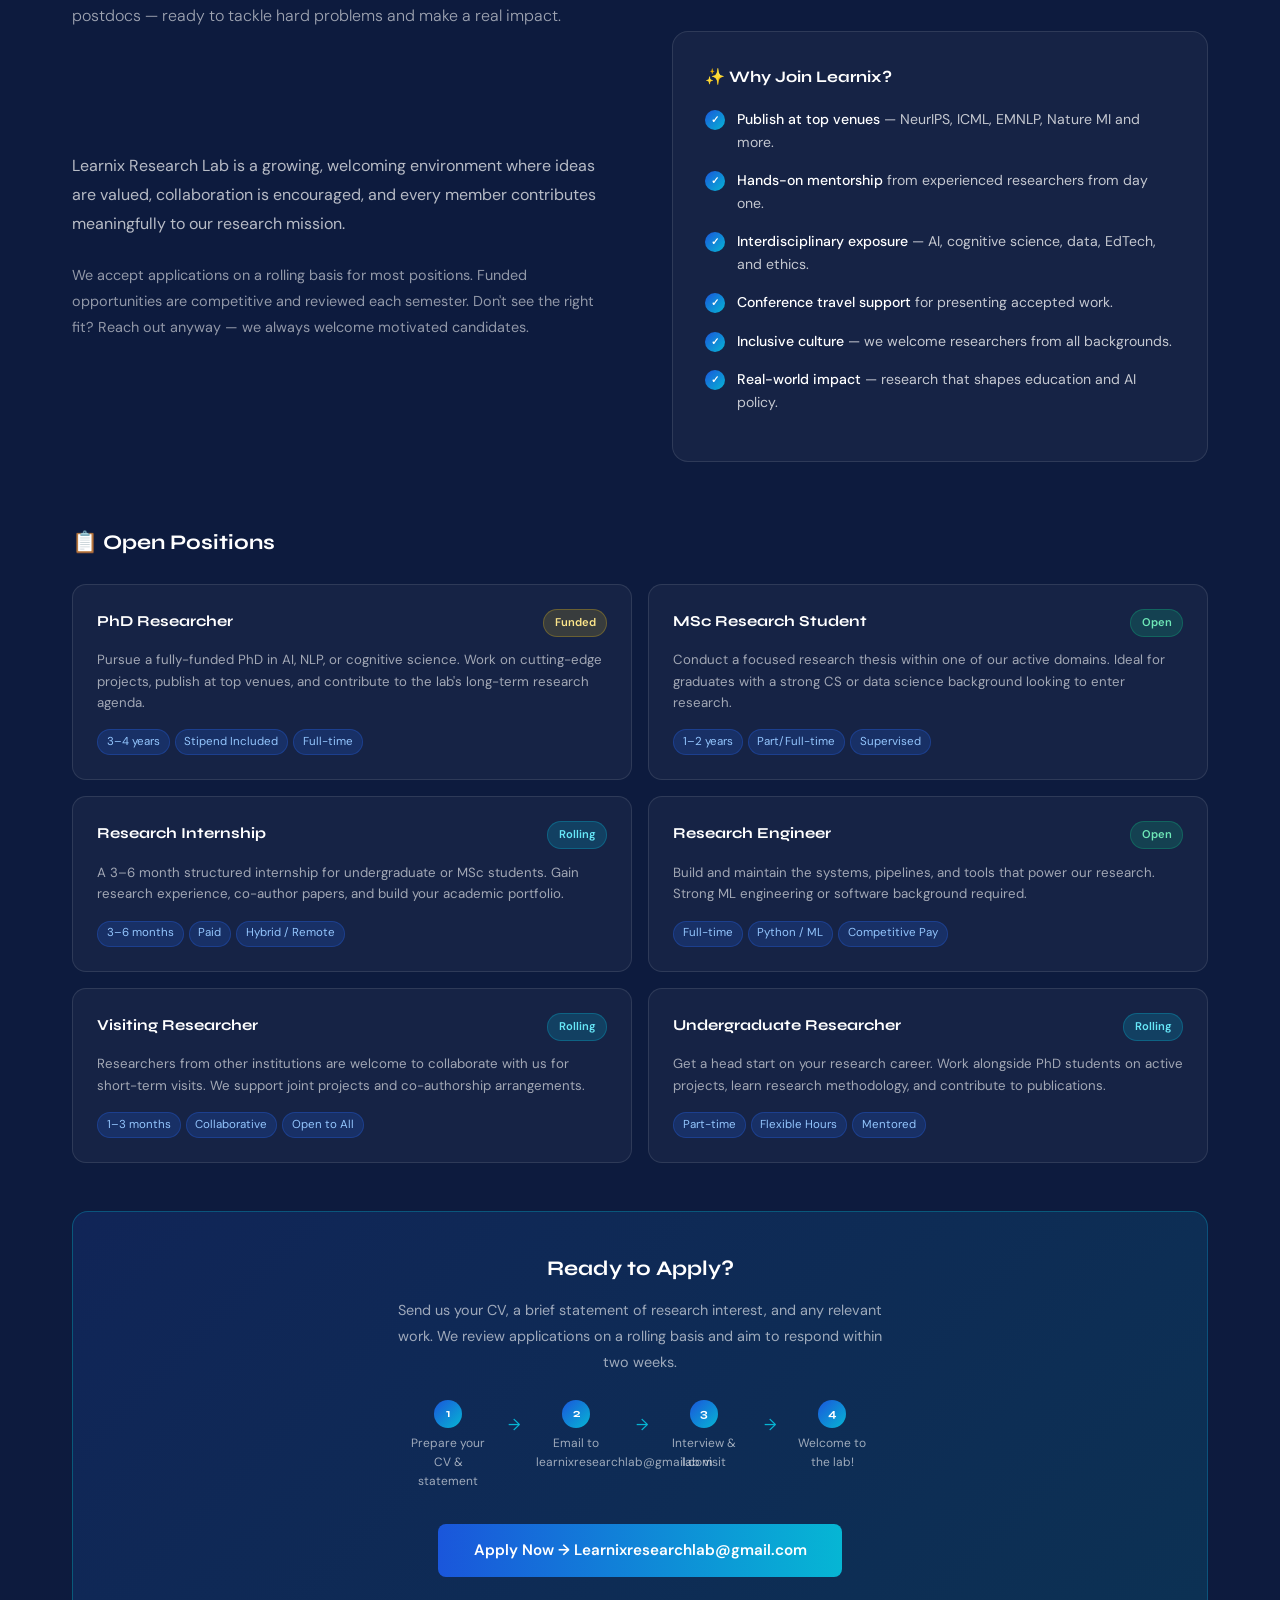
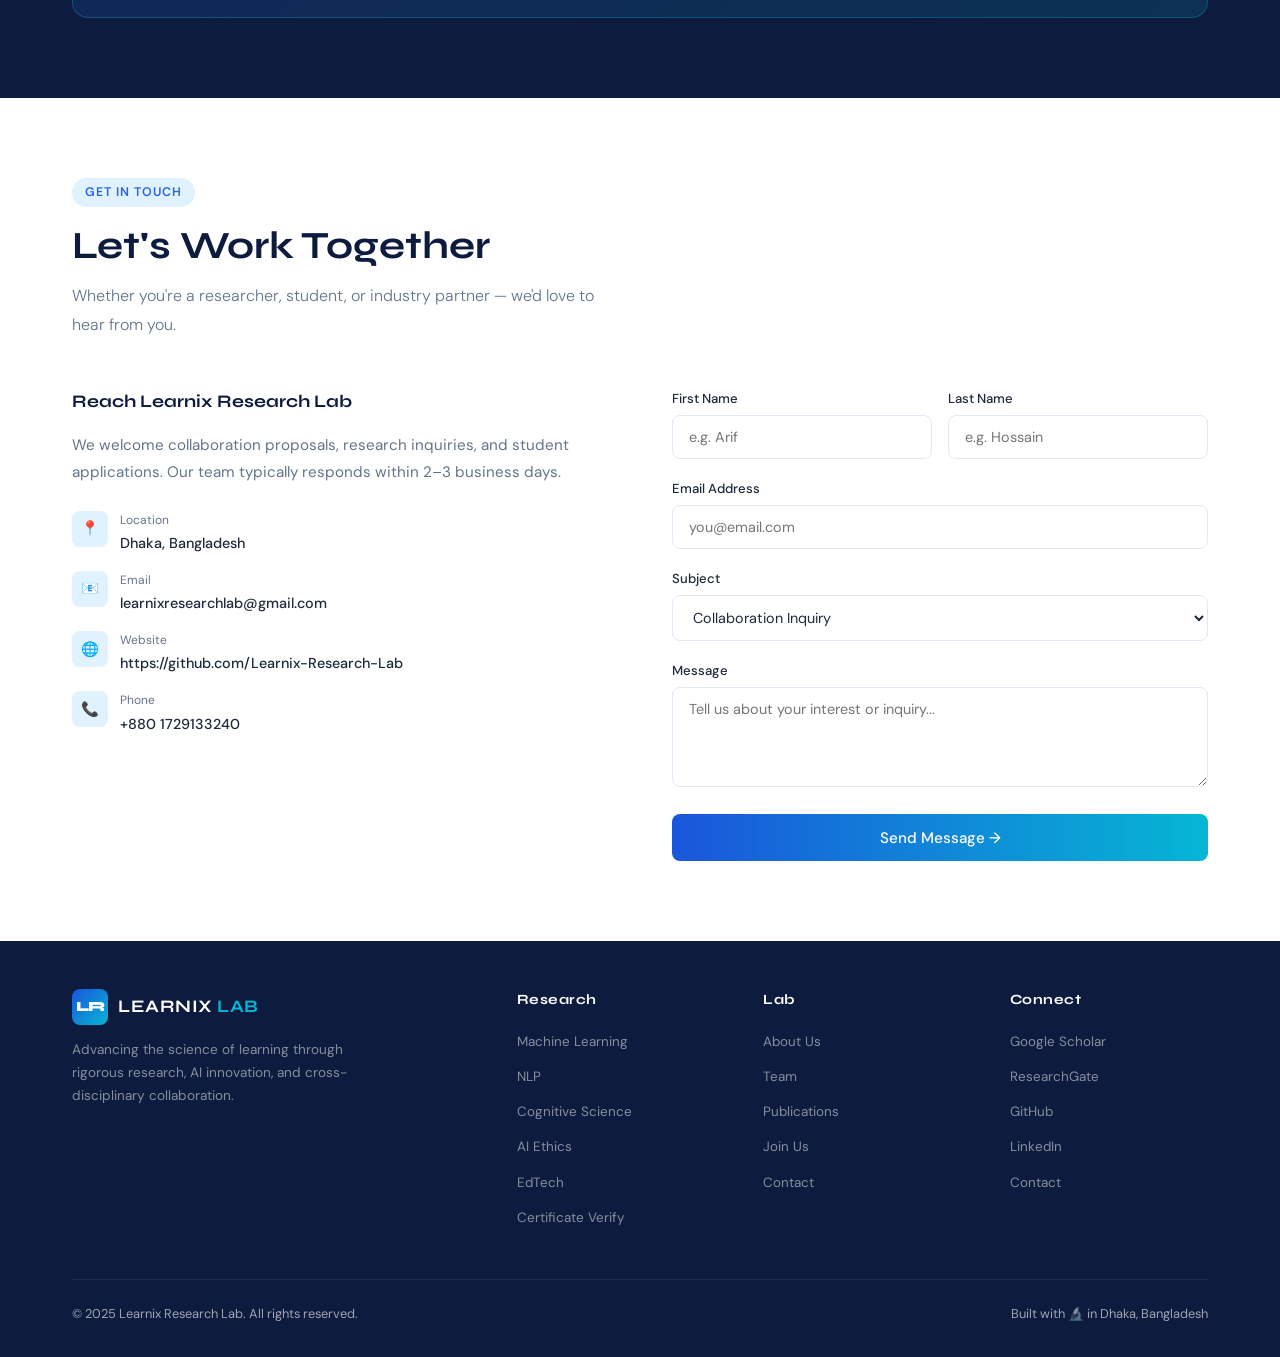
==== commit abe3a8f0: "Update index.html" ====
--- a/index.html
+++ b/index.html
@@ -281,6 +281,7 @@
       <li><a href="#join">Join Us</a></li>
       <li><a href="#contact">Contact</a></li>
       <li><a href="learnix-certificate-verify.html">Certification Verify</a></li>
+      <li><a href="learnix-offer-verification.html">Offer letter Verify</a></li>
     </ul>
     <a href="#join" class="nav-cta">Apply Now →</a>
   </div>
@@ -863,4 +864,4 @@
 }
 </script>
 </body>
-</html>+</html>
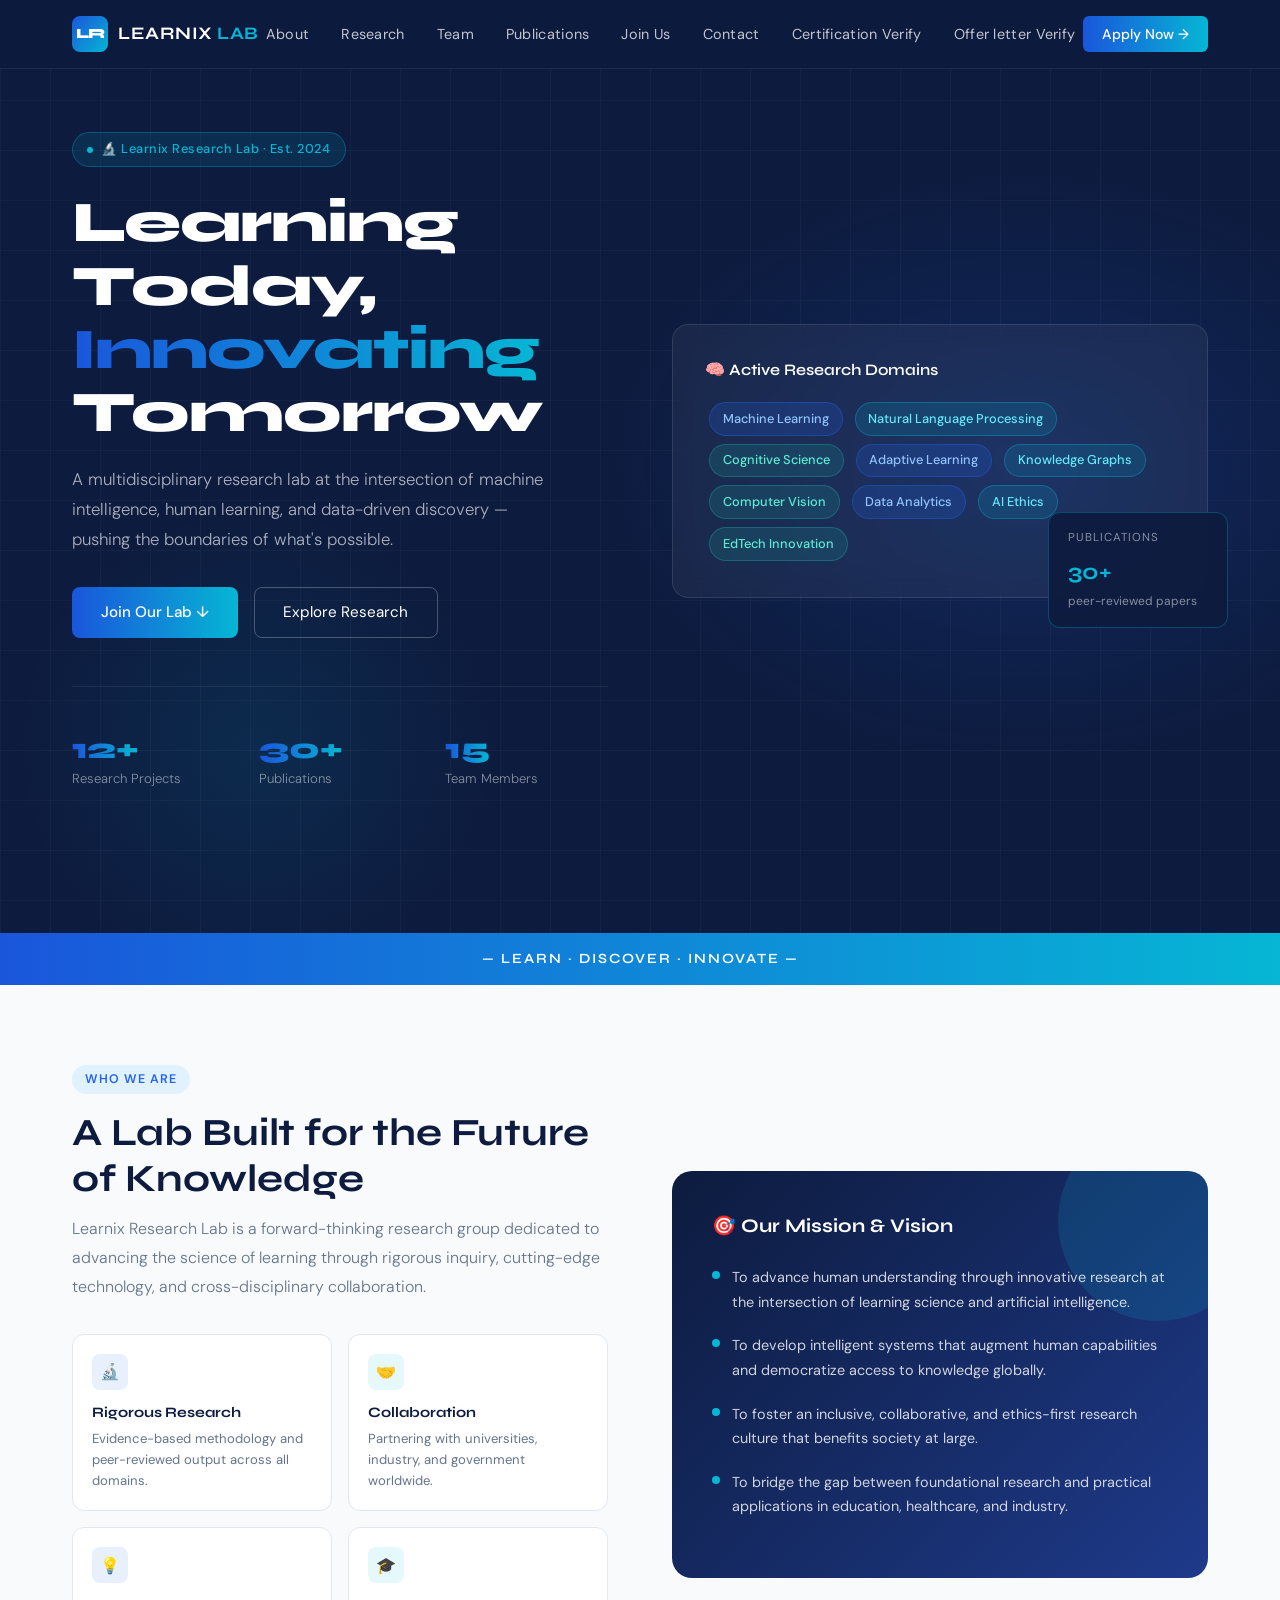
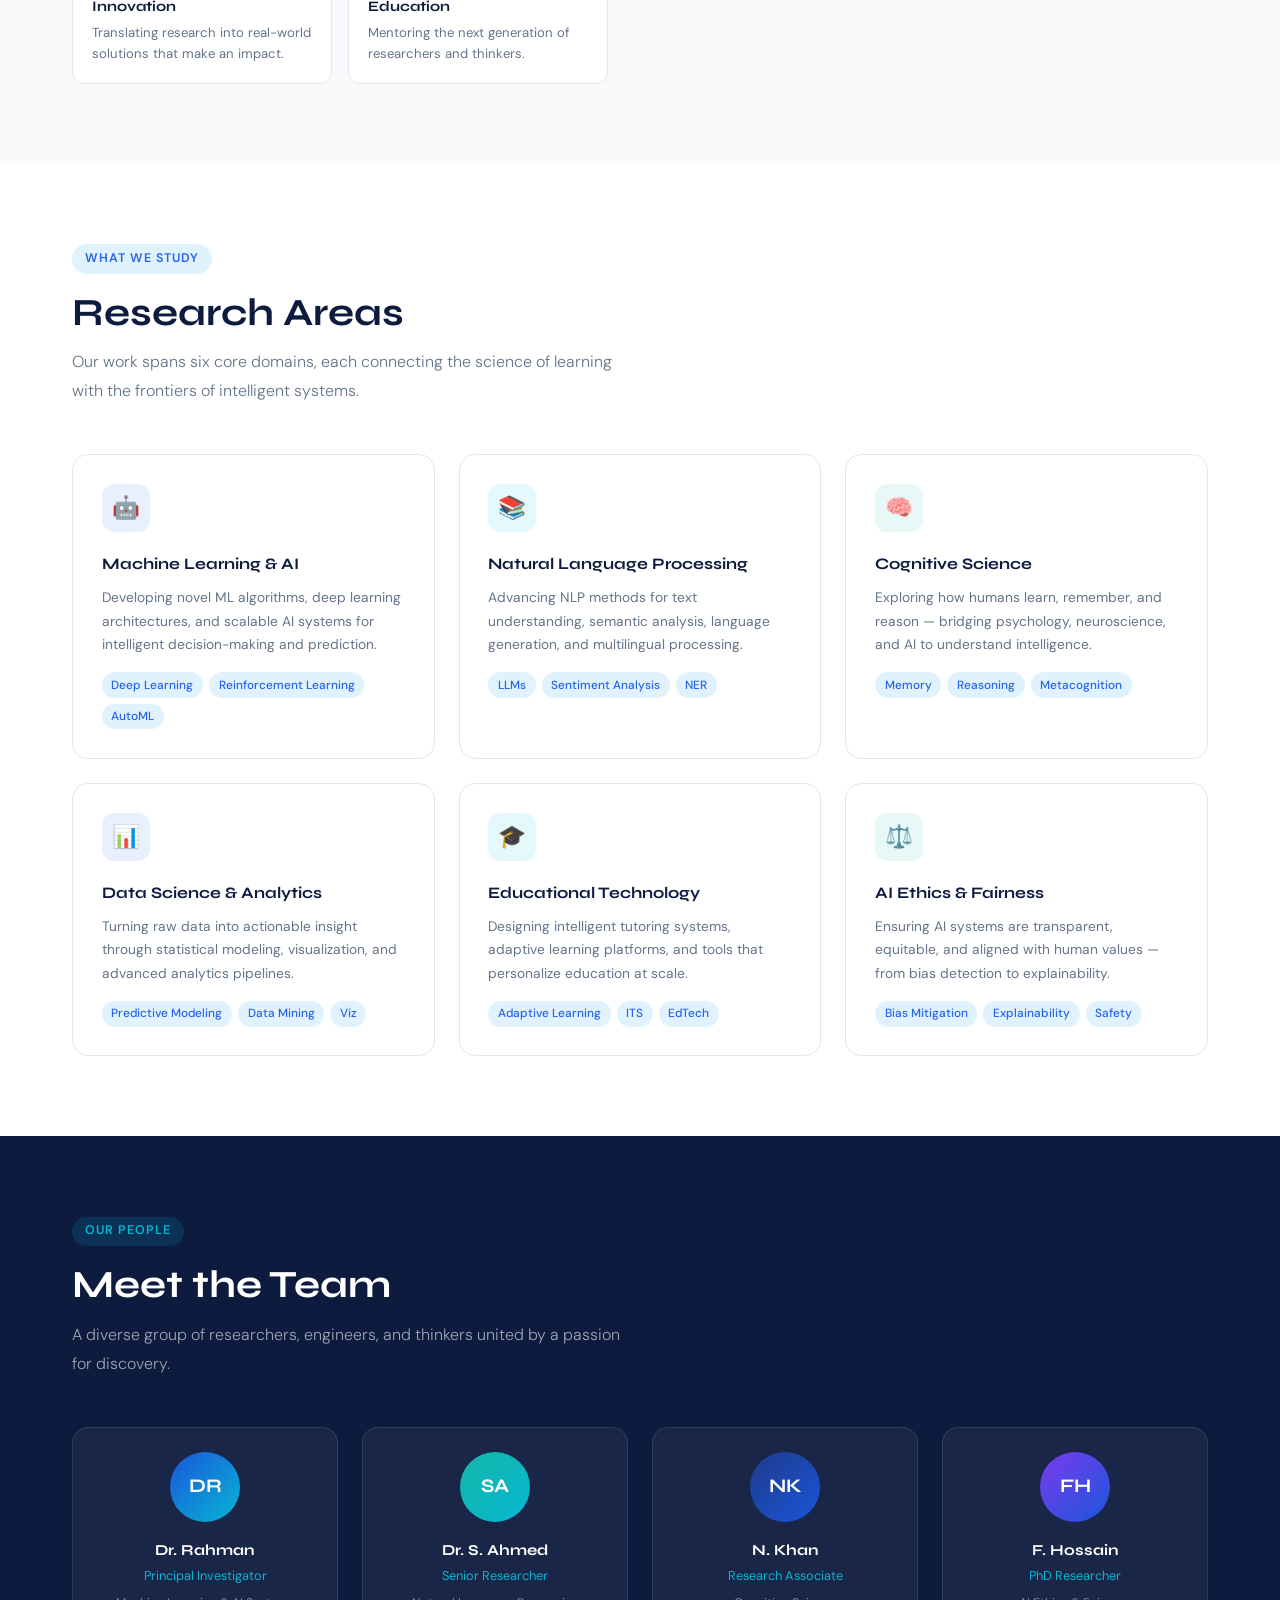
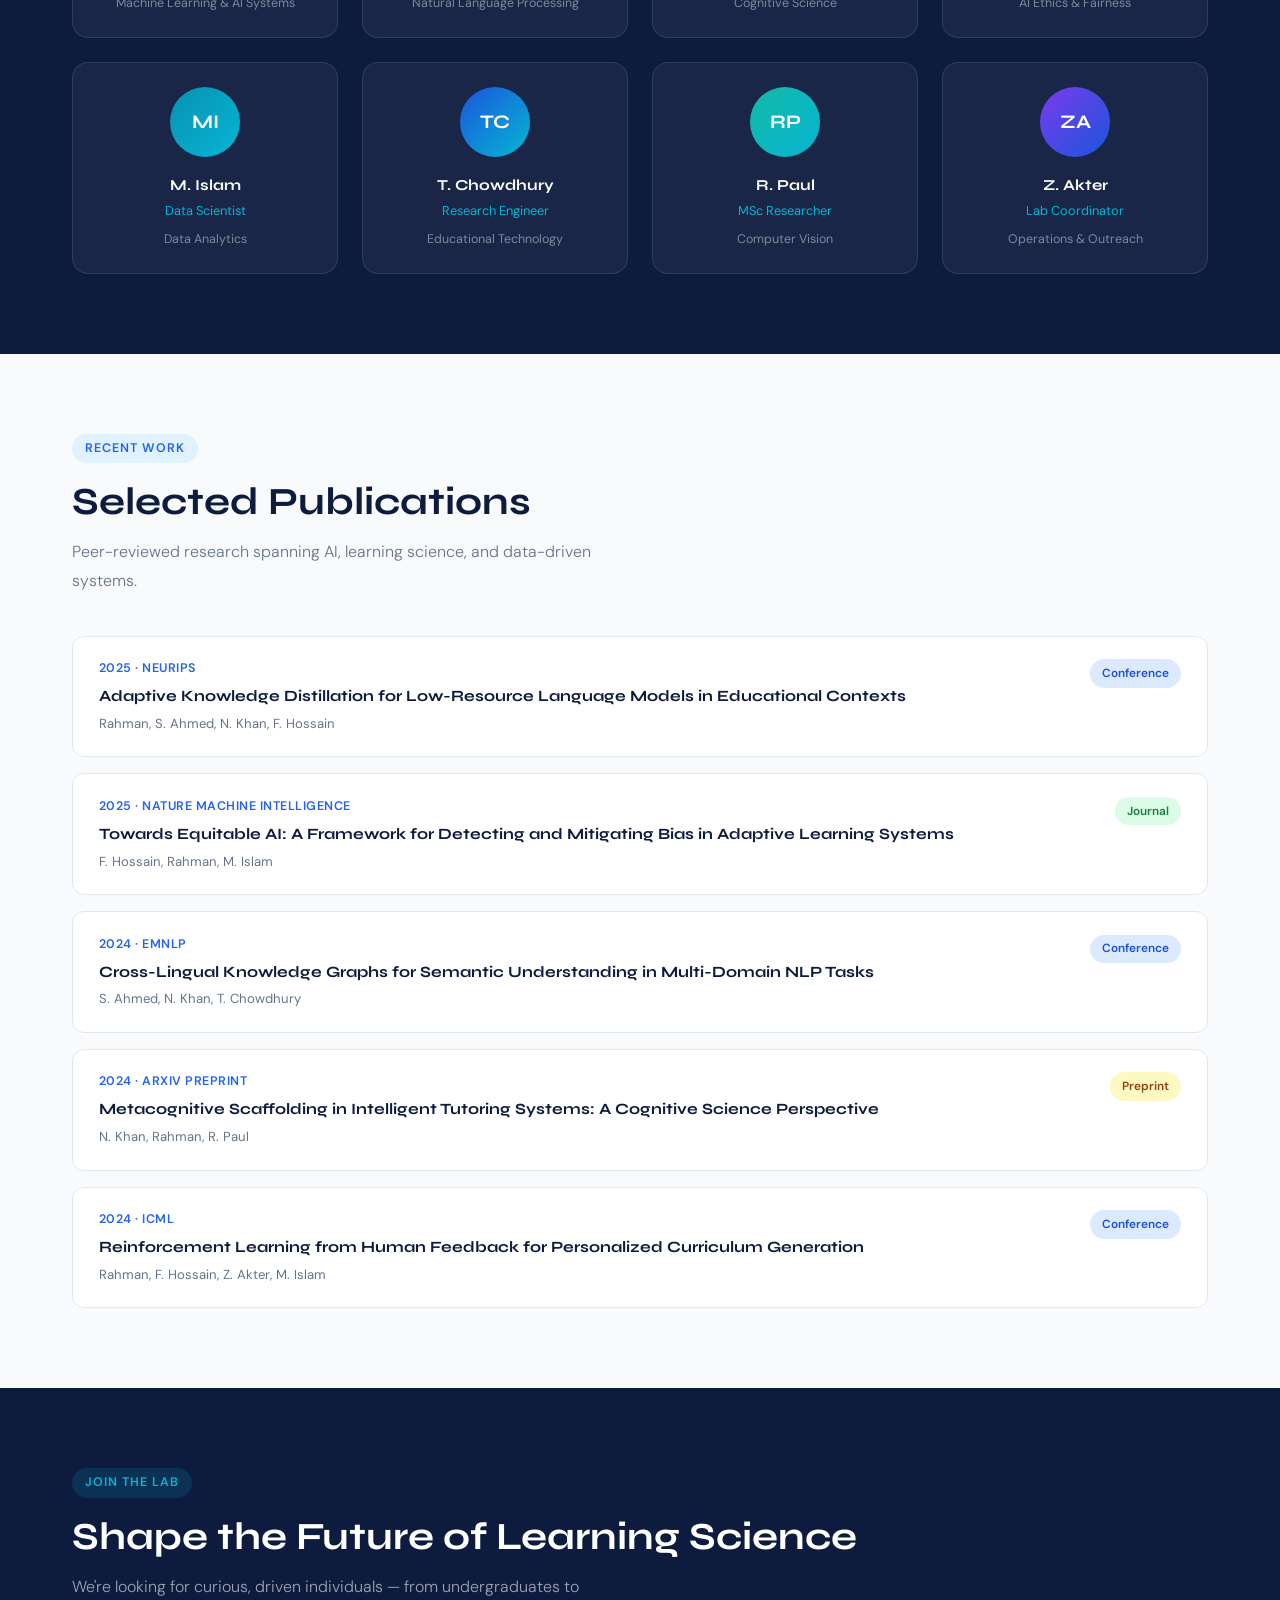
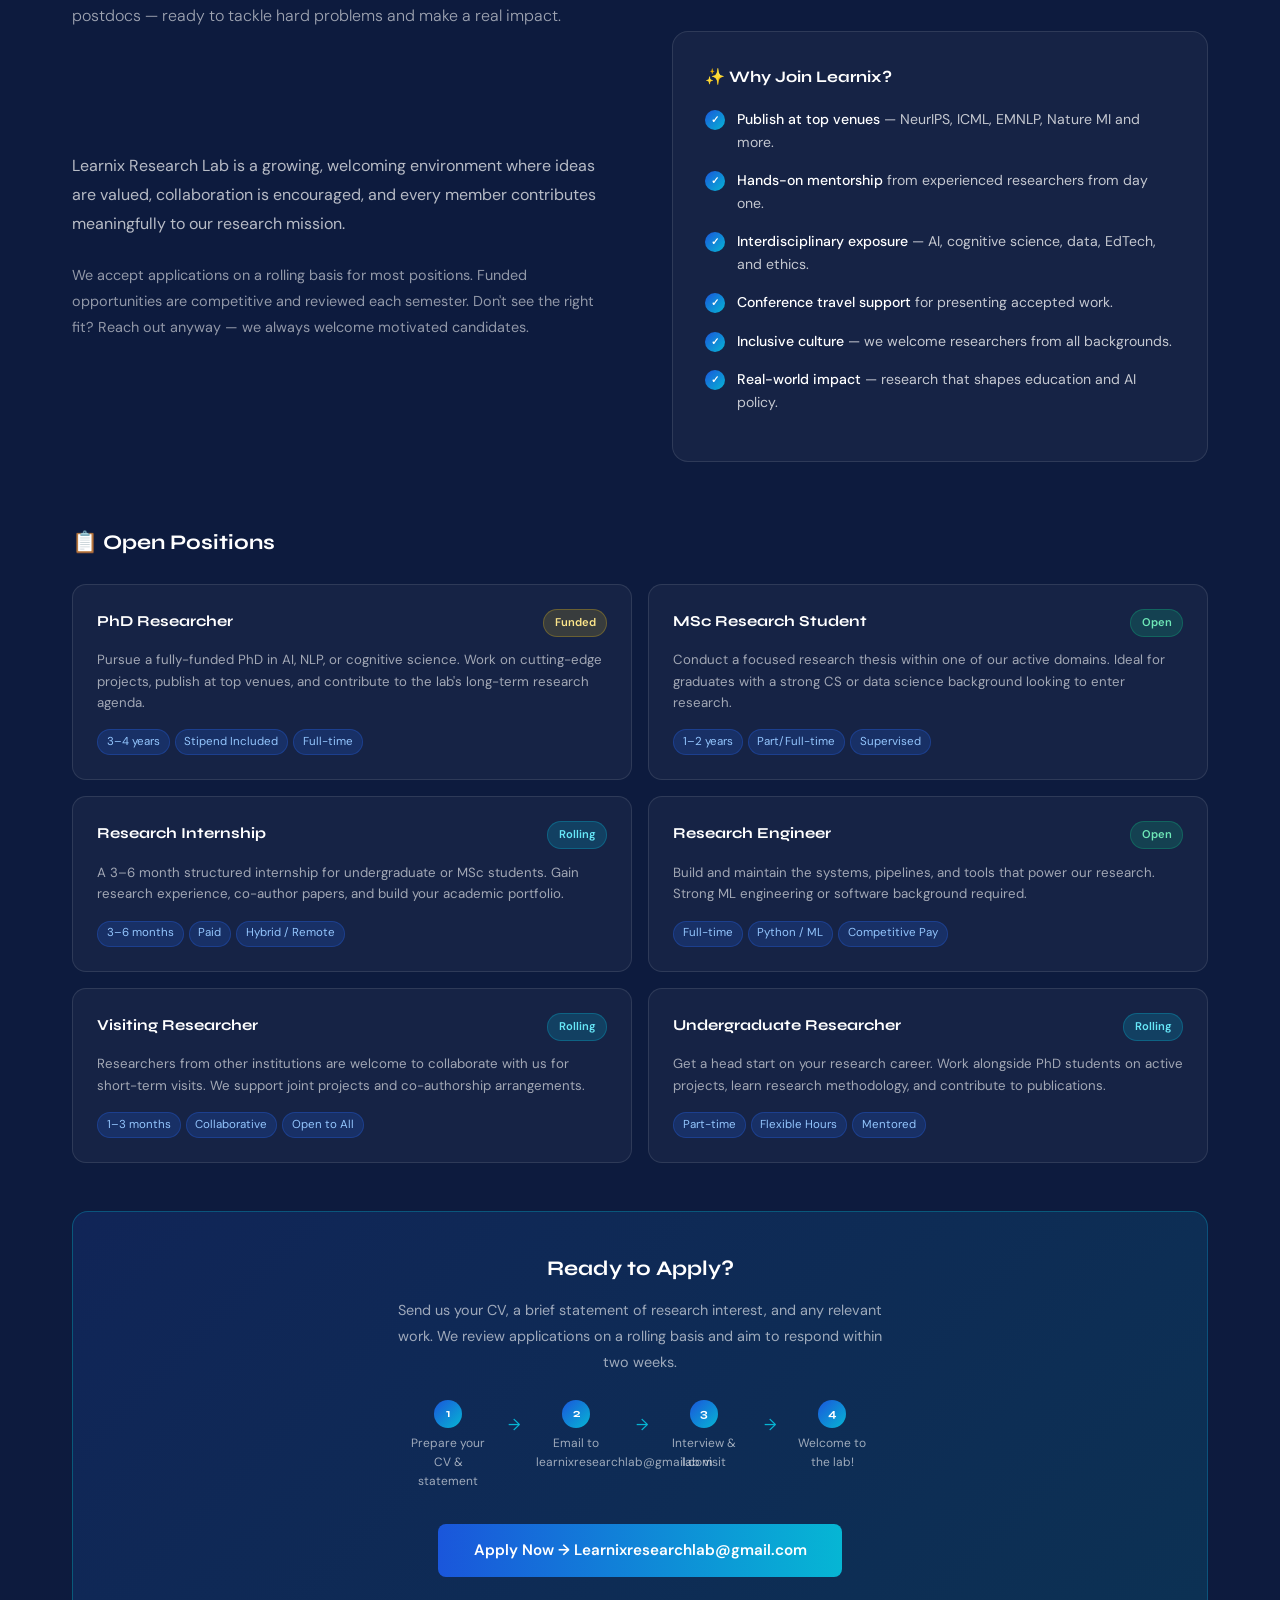
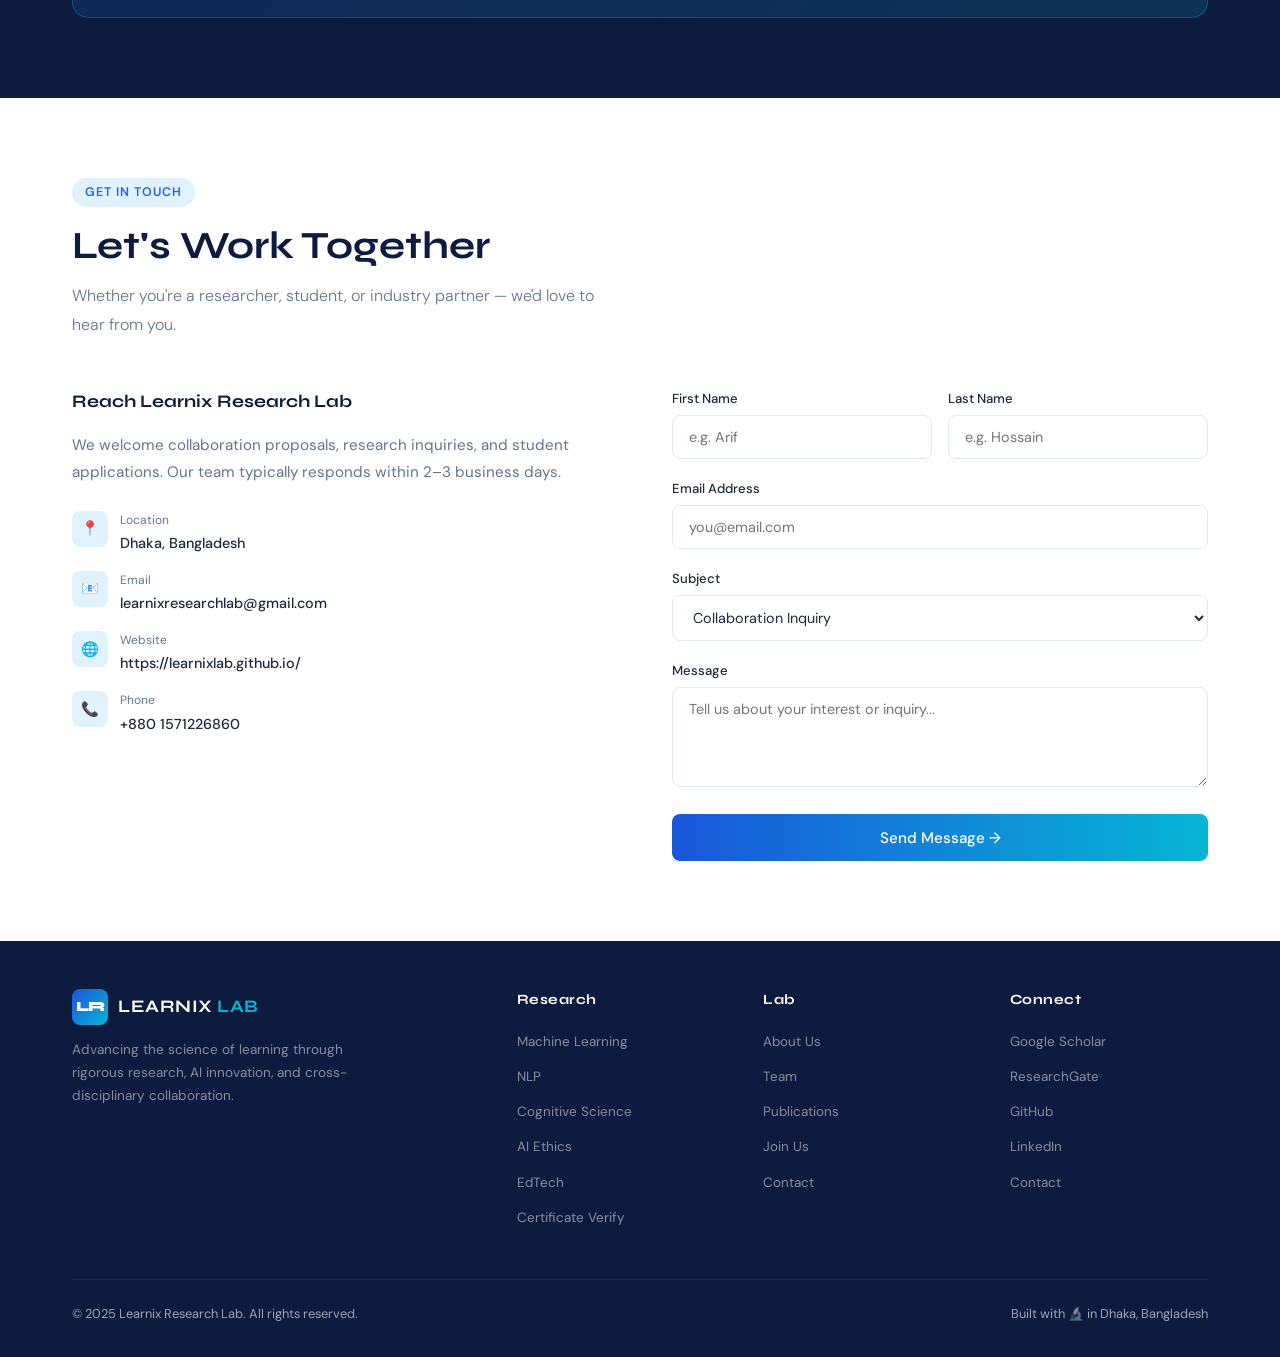
==== commit bdcc6532: "fixed" ====
--- a/index.html
+++ b/index.html
@@ -751,14 +751,14 @@
           <div class="cd-icon">🌐</div>
           <div class="cd-text">
             <div class="label">Website</div>
-            <div class="value">https://github.com/Learnix-Research-Lab</div>
+            <div class="value">https://learnixlab.github.io/</div>
           </div>
         </div>
         <div class="contact-detail">
           <div class="cd-icon">📞</div>
           <div class="cd-text">
             <div class="label">Phone</div>
-            <div class="value">+880 1729133240</div>
+            <div class="value">+880 1571226860</div>
           </div>
         </div>
       </div>
@@ -834,7 +834,7 @@
         <ul>
           <li><a href="https://scholar.google.com/citations?user=XXXXXXXXXXX&hl=en">Google Scholar</a></li>
           <li><a href="https://www.researchgate.net/profile/Learnix-Research-Lab">ResearchGate</a></li>
-          <li><a href="https://github.com/Learnix-Research-Lab">GitHub</a></li>
+          <li><a href="https://github.com/Learnixlab">GitHub</a></li>
           <li><a href="https://www.linkedin.com/company/learnix-research-lab">LinkedIn</a></li>
           <li><a href="#contact">Contact</a></li>
         </ul>
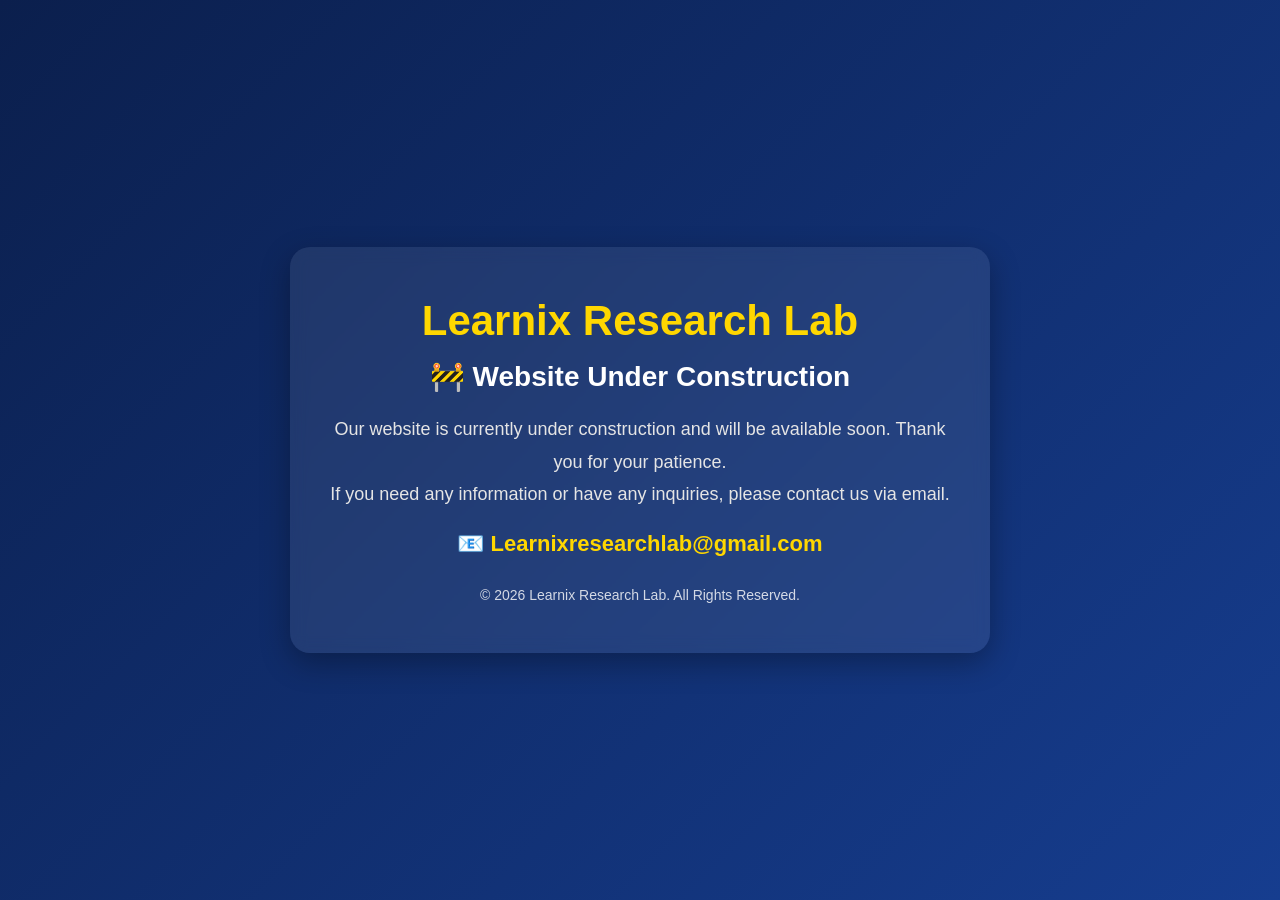
==== commit 07808509: "ok" ====
--- a/index.html
+++ b/index.html
@@ -1,867 +1,122 @@
-<!DOCTYPE html>
-<html lang="en">
-<head>
-<meta charset="UTF-8">
-<meta name="viewport" content="width=device-width, initial-scale=1.0">
-<title>Learnix Research Lab</title>
-<link rel="icon" type="Certification\logo.png" sizes="32x32" href="logo.png">
-<link rel="icon" type="Certification\logo.png" sizes="16x16" href="logo.png">
-<link href="https://fonts.googleapis.com/css2?family=Syne:wght@400;500;600;700;800&family=DM+Sans:ital,opsz,wght@0,9..40,300;0,9..40,400;0,9..40,500;1,9..40,300&display=swap" rel="stylesheet">
-<style>
-  *,*::before,*::after{box-sizing:border-box;margin:0;padding:0}
-  :root{
-    --navy:#0d1b3e;
-    --blue:#1a56db;
-    --mid:#2563eb;
-    --cyan:#06b6d4;
-    --teal:#14b8a6;
-    --light-blue:#e0f2fe;
-    --white:#ffffff;
-    --off:#f8fafc;
-    --text:#1e293b;
-    --muted:#64748b;
-    --border:#e2e8f0;
-  }
-  html{scroll-behavior:smooth}
-  body{font-family:'DM Sans',sans-serif;color:var(--text);background:var(--white);line-height:1.6;overflow-x:hidden}
-
-  /* NAV */
-  nav{position:fixed;top:0;left:0;right:0;z-index:100;background:rgba(13,27,62,0.97);backdrop-filter:blur(12px);border-bottom:1px solid rgba(255,255,255,0.08)}
-  .nav-inner{max-width:1200px;margin:0 auto;padding:0 2rem;display:flex;align-items:center;justify-content:space-between;height:68px}
-  .nav-logo{display:flex;align-items:center;gap:10px;text-decoration:none}
-  .nav-logo-mark{width:36px;height:36px;background:linear-gradient(135deg,var(--blue),var(--cyan));border-radius:8px;display:flex;align-items:center;justify-content:center;font-family:'Syne',sans-serif;font-weight:800;color:#fff;font-size:14px;letter-spacing:-1px}
-  .nav-logo-text{font-family:'Syne',sans-serif;font-weight:700;color:#fff;font-size:1.1rem;letter-spacing:0.5px}
-  .nav-logo-text span{color:var(--cyan)}
-  .nav-links{display:flex;gap:2rem;list-style:none}
-  .nav-links a{color:rgba(255,255,255,0.75);text-decoration:none;font-size:0.9rem;font-weight:400;letter-spacing:0.3px;transition:color 0.2s}
-  .nav-links a:hover{color:var(--cyan)}
-  .nav-cta{background:linear-gradient(90deg,var(--blue),var(--cyan));color:#fff;padding:0.45rem 1.2rem;border-radius:6px;text-decoration:none;font-size:0.88rem;font-weight:500;transition:opacity 0.2s}
-  .nav-cta:hover{opacity:0.88}
-
-  /* HERO */
-  .hero{min-height:100vh;background:var(--navy);position:relative;display:flex;align-items:center;overflow:hidden;padding-top:68px}
-  .hero-bg{position:absolute;inset:0;background:
-    radial-gradient(ellipse 700px 500px at 80% 50%, rgba(37,99,235,0.18) 0%, transparent 60%),
-    radial-gradient(ellipse 400px 400px at 20% 80%, rgba(6,182,212,0.1) 0%, transparent 60%)}
-  .hero-grid{position:absolute;inset:0;background-image:linear-gradient(rgba(255,255,255,0.03) 1px,transparent 1px),linear-gradient(90deg,rgba(255,255,255,0.03) 1px,transparent 1px);background-size:50px 50px}
-  .hero-inner{max-width:1200px;margin:0 auto;padding:4rem 2rem;position:relative;display:grid;grid-template-columns:1fr 1fr;gap:4rem;align-items:center}
-  .hero-tag{display:inline-flex;align-items:center;gap:8px;background:rgba(6,182,212,0.12);border:1px solid rgba(6,182,212,0.3);color:var(--cyan);padding:0.4rem 0.9rem;border-radius:100px;font-size:0.8rem;font-weight:500;letter-spacing:0.5px;margin-bottom:1.5rem}
-  .hero-tag::before{content:'';width:6px;height:6px;background:var(--cyan);border-radius:50%;animation:pulse 2s infinite}
-  @keyframes pulse{0%,100%{opacity:1}50%{opacity:0.4}}
-  .hero h1{font-family:'Syne',sans-serif;font-size:clamp(2.4rem,5vw,3.6rem);font-weight:800;color:#fff;line-height:1.1;margin-bottom:1.2rem;letter-spacing:-1px}
-  .hero h1 .accent{background:linear-gradient(90deg,var(--blue),var(--cyan));-webkit-background-clip:text;-webkit-text-fill-color:transparent;background-clip:text}
-  .hero-sub{font-size:1.05rem;color:rgba(255,255,255,0.65);font-weight:300;margin-bottom:2rem;max-width:480px;line-height:1.8}
-  .hero-actions{display:flex;gap:1rem;flex-wrap:wrap}
-  .btn-primary{background:linear-gradient(90deg,var(--blue),var(--cyan));color:#fff;padding:0.8rem 1.8rem;border-radius:8px;text-decoration:none;font-weight:500;font-size:0.95rem;transition:transform 0.2s,opacity 0.2s;display:inline-flex;align-items:center;gap:8px}
-  .btn-primary:hover{transform:translateY(-2px);opacity:0.92}
-  .btn-outline{border:1px solid rgba(255,255,255,0.25);color:#fff;padding:0.8rem 1.8rem;border-radius:8px;text-decoration:none;font-weight:400;font-size:0.95rem;transition:border-color 0.2s,background 0.2s}
-  .btn-outline:hover{border-color:var(--cyan);background:rgba(6,182,212,0.08)}
-  .hero-stats{display:grid;grid-template-columns:repeat(3,1fr);gap:1.5rem;margin-top:3rem;padding-top:3rem;border-top:1px solid rgba(255,255,255,0.08)}
-  .stat-val{font-family:'Syne',sans-serif;font-size:1.8rem;font-weight:800;color:#fff;line-height:1}
-  .stat-val span{background:linear-gradient(90deg,var(--blue),var(--cyan));-webkit-background-clip:text;-webkit-text-fill-color:transparent;background-clip:text}
-  .stat-label{font-size:0.82rem;color:rgba(255,255,255,0.5);margin-top:4px;font-weight:300}
-
-  /* HERO VISUAL */
-  .hero-visual{position:relative}
-  .hero-card-main{background:rgba(255,255,255,0.05);border:1px solid rgba(255,255,255,0.1);border-radius:16px;padding:2rem;backdrop-filter:blur(10px)}
-  .hero-card-main h3{font-family:'Syne',sans-serif;color:#fff;font-size:1rem;margin-bottom:1rem;font-weight:600}
-  .research-pill{display:inline-flex;align-items:center;gap:6px;padding:0.35rem 0.8rem;border-radius:100px;font-size:0.8rem;font-weight:500;margin:4px;border:1px solid}
-  .pill-blue{background:rgba(37,99,235,0.2);border-color:rgba(37,99,235,0.4);color:#93c5fd}
-  .pill-cyan{background:rgba(6,182,212,0.15);border-color:rgba(6,182,212,0.35);color:#67e8f9}
-  .pill-teal{background:rgba(20,184,166,0.15);border-color:rgba(20,184,166,0.35);color:#5eead4}
-  .hero-card-float{position:absolute;right:-20px;bottom:-30px;background:rgba(13,27,62,0.9);border:1px solid rgba(6,182,212,0.3);border-radius:12px;padding:1rem 1.2rem;backdrop-filter:blur(10px);min-width:180px}
-  .float-label{font-size:0.72rem;color:rgba(255,255,255,0.5);text-transform:uppercase;letter-spacing:1px;margin-bottom:6px}
-  .float-value{font-family:'Syne',sans-serif;font-size:1.4rem;font-weight:700;color:var(--cyan)}
-  .float-sub{font-size:0.75rem;color:rgba(255,255,255,0.5);margin-top:2px}
-
-  /* SECTIONS */
-  section{padding:5rem 0}
-  .container{max-width:1200px;margin:0 auto;padding:0 2rem}
-  .section-tag{display:inline-block;background:var(--light-blue);color:var(--mid);font-size:0.78rem;font-weight:600;padding:0.3rem 0.8rem;border-radius:100px;text-transform:uppercase;letter-spacing:1px;margin-bottom:1rem}
-  .section-title{font-family:'Syne',sans-serif;font-size:clamp(1.8rem,3.5vw,2.4rem);font-weight:700;color:var(--navy);line-height:1.2;margin-bottom:0.8rem}
-  .section-sub{color:var(--muted);font-size:1rem;font-weight:300;max-width:550px;line-height:1.8}
-
-  /* ABOUT */
-  .about{background:var(--off)}
-  .about-grid{display:grid;grid-template-columns:1fr 1fr;gap:4rem;align-items:center}
-  .about-left{}
-  .about-pillars{display:grid;grid-template-columns:1fr 1fr;gap:1rem;margin-top:2rem}
-  .pillar{background:#fff;border:1px solid var(--border);border-radius:12px;padding:1.2rem;transition:border-color 0.2s,transform 0.2s}
-  .pillar:hover{border-color:var(--mid);transform:translateY(-3px)}
-  .pillar-icon{width:36px;height:36px;border-radius:8px;display:flex;align-items:center;justify-content:center;margin-bottom:0.7rem;font-size:1rem}
-  .pillar-icon.blue{background:rgba(37,99,235,0.1)}
-  .pillar-icon.cyan{background:rgba(6,182,212,0.1)}
-  .pillar h4{font-family:'Syne',sans-serif;font-size:0.9rem;font-weight:700;color:var(--navy);margin-bottom:4px}
-  .pillar p{font-size:0.82rem;color:var(--muted);line-height:1.6}
-  .about-visual{background:linear-gradient(135deg,var(--navy),#1e3a8a);border-radius:20px;padding:2.5rem;color:#fff;position:relative;overflow:hidden}
-  .about-visual::before{content:'';position:absolute;top:-50px;right:-50px;width:200px;height:200px;border-radius:50%;background:rgba(6,182,212,0.15)}
-  .about-visual h3{font-family:'Syne',sans-serif;font-size:1.2rem;font-weight:700;margin-bottom:1.5rem;position:relative}
-  .mission-item{display:flex;gap:12px;margin-bottom:1.2rem;position:relative}
-  .mission-dot{width:8px;height:8px;border-radius:50%;background:var(--cyan);flex-shrink:0;margin-top:6px}
-  .mission-text{font-size:0.9rem;color:rgba(255,255,255,0.8);line-height:1.7}
-
-  /* RESEARCH */
-  .research-areas{}
-  .research-grid{display:grid;grid-template-columns:repeat(3,1fr);gap:1.5rem;margin-top:3rem}
-  .research-card{background:#fff;border:1px solid var(--border);border-radius:16px;padding:1.8rem;transition:all 0.25s;position:relative;overflow:hidden;cursor:default}
-  .research-card::before{content:'';position:absolute;top:0;left:0;right:0;height:3px;background:linear-gradient(90deg,var(--blue),var(--cyan));transform:scaleX(0);transition:transform 0.3s;transform-origin:left}
-  .research-card:hover{border-color:rgba(37,99,235,0.3);transform:translateY(-4px);box-shadow:0 12px 40px rgba(13,27,62,0.1)}
-  .research-card:hover::before{transform:scaleX(1)}
-  .research-icon{width:48px;height:48px;border-radius:12px;display:flex;align-items:center;justify-content:center;font-size:1.4rem;margin-bottom:1.2rem}
-  .research-card h3{font-family:'Syne',sans-serif;font-size:1rem;font-weight:700;color:var(--navy);margin-bottom:0.6rem}
-  .research-card p{font-size:0.86rem;color:var(--muted);line-height:1.7}
-  .research-tags{display:flex;flex-wrap:wrap;gap:6px;margin-top:1rem}
-  .rtag{font-size:0.74rem;padding:0.2rem 0.6rem;border-radius:100px;background:var(--light-blue);color:var(--mid);font-weight:500}
-
-  /* TEAM */
-  .team{background:var(--navy);color:#fff}
-  .team .section-title{color:#fff}
-  .team .section-sub{color:rgba(255,255,255,0.6)}
-  .team .section-tag{background:rgba(6,182,212,0.15);color:var(--cyan)}
-  .team-grid{display:grid;grid-template-columns:repeat(4,1fr);gap:1.5rem;margin-top:3rem}
-  .team-card{background:rgba(255,255,255,0.05);border:1px solid rgba(255,255,255,0.1);border-radius:16px;padding:1.5rem;text-align:center;transition:border-color 0.2s,background 0.2s}
-  .team-card:hover{border-color:rgba(6,182,212,0.4);background:rgba(255,255,255,0.07)}
-  .team-avatar{width:70px;height:70px;border-radius:50%;margin:0 auto 1rem;display:flex;align-items:center;justify-content:center;font-family:'Syne',sans-serif;font-size:1.2rem;font-weight:700;color:#fff}
-  .avatar-blue{background:linear-gradient(135deg,var(--blue),var(--cyan))}
-  .avatar-teal{background:linear-gradient(135deg,var(--teal),var(--cyan))}
-  .avatar-navy{background:linear-gradient(135deg,#1e3a8a,var(--blue))}
-  .avatar-grad{background:linear-gradient(135deg,#7c3aed,var(--blue))}
-  .team-card h4{font-family:'Syne',sans-serif;font-size:0.95rem;font-weight:700;color:#fff;margin-bottom:4px}
-  .team-card .role{font-size:0.8rem;color:var(--cyan);font-weight:400;margin-bottom:8px}
-  .team-card .dept{font-size:0.78rem;color:rgba(255,255,255,0.45);line-height:1.5}
-
-  /* PUBLICATIONS */
-  .publications{background:var(--off)}
-  .pub-list{display:flex;flex-direction:column;gap:1rem;margin-top:2.5rem}
-  .pub-item{background:#fff;border:1px solid var(--border);border-radius:12px;padding:1.4rem 1.6rem;display:grid;grid-template-columns:1fr auto;gap:1rem;align-items:start;transition:border-color 0.2s}
-  .pub-item:hover{border-color:var(--mid)}
-  .pub-year{font-size:0.78rem;font-weight:600;color:var(--mid);text-transform:uppercase;letter-spacing:0.5px;margin-bottom:6px}
-  .pub-title{font-family:'Syne',sans-serif;font-size:0.98rem;font-weight:700;color:var(--navy);margin-bottom:6px;line-height:1.4}
-  .pub-authors{font-size:0.82rem;color:var(--muted)}
-  .pub-badge{font-size:0.74rem;padding:0.3rem 0.75rem;border-radius:100px;font-weight:600;white-space:nowrap;align-self:start}
-  .badge-journal{background:#dcfce7;color:#15803d}
-  .badge-conf{background:#dbeafe;color:#1d4ed8}
-  .badge-preprint{background:#fef9c3;color:#92400e}
-
-  /* JOIN US */
-  .join{background:var(--navy);padding:5rem 0}
-  .join .section-title{color:#fff}
-  .join .section-sub{color:rgba(255,255,255,0.6)}
-  .join .section-tag{background:rgba(6,182,212,0.15);color:var(--cyan)}
-  .join-intro{display:grid;grid-template-columns:1fr 1fr;gap:4rem;align-items:center;margin-bottom:4rem}
-  .join-why{background:rgba(255,255,255,0.04);border:1px solid rgba(255,255,255,0.1);border-radius:16px;padding:2rem}
-  .join-why h3{font-family:'Syne',sans-serif;color:#fff;font-size:1rem;font-weight:700;margin-bottom:1.2rem}
-  .why-item{display:flex;gap:12px;align-items:flex-start;margin-bottom:1rem}
-  .why-check{width:20px;height:20px;border-radius:50%;background:linear-gradient(135deg,var(--blue),var(--cyan));display:flex;align-items:center;justify-content:center;flex-shrink:0;margin-top:2px;font-size:0.65rem;color:#fff;font-weight:700}
-  .why-text{font-size:0.88rem;color:rgba(255,255,255,0.75);line-height:1.6}
-  .why-text strong{color:#fff;font-weight:500}
-  .positions-title{font-family:'Syne',sans-serif;color:#fff;font-size:1.3rem;font-weight:700;margin-bottom:1.5rem}
-  .positions-grid{display:grid;grid-template-columns:1fr 1fr;gap:1rem;margin-bottom:3rem}
-  .position-card{background:rgba(255,255,255,0.04);border:1px solid rgba(255,255,255,0.1);border-radius:14px;padding:1.5rem;transition:all 0.25s;cursor:default}
-  .position-card:hover{border-color:rgba(6,182,212,0.5);background:rgba(6,182,212,0.06);transform:translateY(-3px)}
-  .pos-header{display:flex;justify-content:space-between;align-items:flex-start;margin-bottom:0.8rem}
-  .pos-title{font-family:'Syne',sans-serif;font-size:0.95rem;font-weight:700;color:#fff}
-  .pos-badge{font-size:0.7rem;padding:0.25rem 0.65rem;border-radius:100px;font-weight:600;flex-shrink:0}
-  .badge-open{background:rgba(16,185,129,0.2);color:#6ee7b7;border:1px solid rgba(16,185,129,0.3)}
-  .badge-rolling{background:rgba(6,182,212,0.2);color:#67e8f9;border:1px solid rgba(6,182,212,0.3)}
-  .badge-funded{background:rgba(250,204,21,0.15);color:#fde68a;border:1px solid rgba(250,204,21,0.25)}
-  .pos-desc{font-size:0.83rem;color:rgba(255,255,255,0.6);line-height:1.6;margin-bottom:1rem}
-  .pos-tags{display:flex;flex-wrap:wrap;gap:5px}
-  .pos-tag{font-size:0.72rem;padding:0.18rem 0.55rem;border-radius:100px;background:rgba(37,99,235,0.2);color:#93c5fd;border:1px solid rgba(37,99,235,0.3)}
-  .apply-cta{background:linear-gradient(135deg,rgba(37,99,235,0.15),rgba(6,182,212,0.15));border:1px solid rgba(6,182,212,0.3);border-radius:16px;padding:2.5rem;text-align:center;margin-top:1rem}
-  .apply-cta h3{font-family:'Syne',sans-serif;color:#fff;font-size:1.3rem;font-weight:700;margin-bottom:0.8rem}
-  .apply-cta p{color:rgba(255,255,255,0.6);font-size:0.9rem;margin-bottom:1.5rem;max-width:500px;margin-left:auto;margin-right:auto;line-height:1.8}
-  .apply-steps{display:flex;justify-content:center;gap:0;margin-bottom:2rem;flex-wrap:wrap}
-  .apply-step{display:flex;flex-direction:column;align-items:center;gap:6px;padding:0 1.5rem;position:relative}
-  .apply-step:not(:last-child)::after{content:'→';position:absolute;right:-0.5rem;top:12px;color:var(--cyan);font-size:1rem}
-  .step-num{width:28px;height:28px;border-radius:50%;background:linear-gradient(135deg,var(--blue),var(--cyan));display:flex;align-items:center;justify-content:center;font-family:'Syne',sans-serif;font-size:0.75rem;font-weight:700;color:#fff}
-  .step-label{font-size:0.75rem;color:rgba(255,255,255,0.6);text-align:center;max-width:80px}
-  .apply-btn{display:inline-flex;align-items:center;gap:8px;background:linear-gradient(90deg,var(--blue),var(--cyan));color:#fff;padding:0.9rem 2.2rem;border-radius:8px;text-decoration:none;font-weight:600;font-size:0.95rem;transition:transform 0.2s,opacity 0.2s}
-  .apply-btn:hover{transform:translateY(-2px);opacity:0.9}
-
-  /* CONTACT */
-  .contact{background:var(--white)}
-  .contact-grid{display:grid;grid-template-columns:1fr 1fr;gap:4rem;margin-top:3rem}
-  .contact-info h3{font-family:'Syne',sans-serif;font-size:1.1rem;font-weight:700;color:var(--navy);margin-bottom:1rem}
-  .contact-info p{color:var(--muted);font-size:0.95rem;line-height:1.8;margin-bottom:1.5rem}
-  .contact-detail{display:flex;gap:12px;align-items:flex-start;margin-bottom:1rem}
-  .cd-icon{width:36px;height:36px;background:var(--light-blue);border-radius:8px;display:flex;align-items:center;justify-content:center;flex-shrink:0;font-size:0.9rem}
-  .cd-text .label{font-size:0.75rem;color:var(--muted);margin-bottom:2px}
-  .cd-text .value{font-size:0.9rem;color:var(--text);font-weight:500}
-  .contact-form{}
-  .form-group{margin-bottom:1.2rem}
-  .form-group label{display:block;font-size:0.82rem;font-weight:500;color:var(--text);margin-bottom:6px}
-  .form-group input,.form-group textarea,.form-group select{width:100%;padding:0.75rem 1rem;border:1px solid var(--border);border-radius:8px;font-family:'DM Sans',sans-serif;font-size:0.9rem;color:var(--text);background:#fff;transition:border-color 0.2s,box-shadow 0.2s;outline:none}
-  .form-group input:focus,.form-group textarea:focus,.form-group select:focus{border-color:var(--mid);box-shadow:0 0 0 3px rgba(37,99,235,0.1)}
-  .form-group textarea{resize:vertical;min-height:100px}
-  .form-row{display:grid;grid-template-columns:1fr 1fr;gap:1rem}
-  .submit-btn{background:linear-gradient(90deg,var(--blue),var(--cyan));color:#fff;padding:0.85rem 2rem;border-radius:8px;border:none;font-family:'DM Sans',sans-serif;font-size:0.95rem;font-weight:500;cursor:pointer;width:100%;transition:opacity 0.2s,transform 0.2s}
-  .submit-btn:hover{opacity:0.9;transform:translateY(-1px)}
-
-  /* FOOTER */
-  footer{background:var(--navy);color:rgba(255,255,255,0.6);padding:3rem 0 2rem}
-  .footer-inner{max-width:1200px;margin:0 auto;padding:0 2rem}
-  .footer-top{display:grid;grid-template-columns:2fr 1fr 1fr 1fr;gap:3rem;padding-bottom:2.5rem;border-bottom:1px solid rgba(255,255,255,0.08)}
-  .footer-brand p{font-size:0.85rem;line-height:1.7;margin-top:0.8rem;color:rgba(255,255,255,0.5);max-width:280px}
-  .footer-col h5{font-family:'Syne',sans-serif;color:#fff;font-size:0.88rem;font-weight:700;margin-bottom:1rem;letter-spacing:0.5px}
-  .footer-col ul{list-style:none}
-  .footer-col ul li{margin-bottom:0.6rem}
-  .footer-col ul li a{color:rgba(255,255,255,0.5);text-decoration:none;font-size:0.84rem;transition:color 0.2s}
-  .footer-col ul li a:hover{color:var(--cyan)}
-  .footer-bottom{display:flex;justify-content:space-between;align-items:center;padding-top:1.5rem;font-size:0.8rem}
-  .footer-bottom a{color:var(--cyan);text-decoration:none}
-  .tagline-bar{background:linear-gradient(90deg,var(--blue),var(--cyan));padding:0.9rem 0;text-align:center}
-  .tagline-bar p{font-family:'Syne',sans-serif;color:#fff;font-size:0.88rem;font-weight:600;letter-spacing:2px;text-transform:uppercase}
-
-  @media(max-width:900px){
-    .hero-inner{grid-template-columns:1fr}
-    .hero-visual{display:none}
-    .about-grid{grid-template-columns:1fr}
-    .research-grid{grid-template-columns:1fr 1fr}
-    .team-grid{grid-template-columns:1fr 1fr}
-    .contact-grid{grid-template-columns:1fr}
-    .footer-top{grid-template-columns:1fr 1fr}
-    .nav-links{display:none}
-  }
-  @media(max-width:600px){
-    .research-grid{grid-template-columns:1fr}
-    .team-grid{grid-template-columns:1fr 1fr}
-    .about-pillars{grid-template-columns:1fr}
-    .join-intro{grid-template-columns:1fr}
-    .positions-grid{grid-template-columns:1fr}
-    .apply-steps{gap:0.5rem}
-    .hero-stats{grid-template-columns:1fr 1fr}
-  }
-  .menu-toggle {
-  display: none;
-  font-size: 24px;
-  color: white;
-  cursor: pointer;
-}
-
-@media(max-width:900px){
-  .menu-toggle {
-    display: block;
-  }
-
-  .nav-links {
-    position: absolute;
-    top: 68px;
-    left: 0;
-    right: 0;
-    background: #0d1b3e;
-    flex-direction: column;
-    align-items: center;
-    gap: 1rem;
-    padding: 1.5rem;
-    display: none;
-  }
-
-  .nav-links.active {
-    display: flex;
-  }
-}
-</style>
-</head>
-<body>
-
-<!-- NAV -->
-<nav>
-  <div class="nav-inner">
-    <div class="menu-toggle" onclick="toggleMenu()">☰</div>
-    <a href="#home" class="nav-logo">
-      <div class="nav-logo-mark">LR</div>
-      <span class="nav-logo-text">LEARNIX <span>LAB</span></span>
-    </a>
-    <ul class="nav-links">
-      <li><a href="#about">About</a></li>
-      <li><a href="#research">Research</a></li>
-      <li><a href="#team">Team</a></li>
-      <li><a href="#publications">Publications</a></li>
-      <li><a href="#join">Join Us</a></li>
-      <li><a href="#contact">Contact</a></li>
-      <li><a href="learnix-certificate-verify.html">Certification Verify</a></li>
-      <li><a href="learnix-offer-verification.html">Offer letter Verify</a></li>
-    </ul>
-    <a href="#join" class="nav-cta">Apply Now →</a>
-  </div>
-</nav>
-
-<!-- HERO -->
-<section id="home" class="hero">
-  <div class="hero-bg"></div>
-  <div class="hero-grid"></div>
-  <div class="hero-inner">
-    <div class="hero-content">
-      <div class="hero-tag">🔬 Learnix Research Lab · Est. 2024</div>
-      <h1>Learning Today,<br><span class="accent">Innovating</span><br>Tomorrow</h1>
-      <p class="hero-sub">A multidisciplinary research lab at the intersection of machine intelligence, human learning, and data-driven discovery — pushing the boundaries of what's possible.</p>
-      <div class="hero-actions">
-        <a href="#join" class="btn-primary">Join Our Lab ↓</a>
-        <a href="#research" class="btn-outline">Explore Research</a>
-      </div>
-      <div class="hero-stats">
-        <div>
-          <div class="stat-val"><span>12+</span></div>
-          <div class="stat-label">Research Projects</div>
-        </div>
-        <div>
-          <div class="stat-val"><span>30+</span></div>
-          <div class="stat-label">Publications</div>
-        </div>
-        <div>
-          <div class="stat-val"><span>15</span></div>
-          <div class="stat-label">Team Members</div>
-        </div>
-      </div>
-    </div>
-
-    <div class="hero-visual">
-      <div class="hero-card-main">
-        <h3>🧠 Active Research Domains</h3>
-        <div>
-          <span class="research-pill pill-blue">Machine Learning</span>
-          <span class="research-pill pill-cyan">Natural Language Processing</span>
-          <span class="research-pill pill-teal">Cognitive Science</span>
-          <span class="research-pill pill-blue">Adaptive Learning</span>
-          <span class="research-pill pill-cyan">Knowledge Graphs</span>
-          <span class="research-pill pill-teal">Computer Vision</span>
-          <span class="research-pill pill-blue">Data Analytics</span>
-          <span class="research-pill pill-cyan">AI Ethics</span>
-          <span class="research-pill pill-teal">EdTech Innovation</span>
-        </div>
-      </div>
-      <div class="hero-card-float">
-        <div class="float-label">Publications</div>
-        <div class="float-value">30+</div>
-        <div class="float-sub">peer-reviewed papers</div>
-      </div>
-    </div>
-  </div>
-</section>
-
-<!-- TAGLINE BAR -->
-<div class="tagline-bar">
-  <p>— Learn · Discover · Innovate —</p>
-</div>
-
-<!-- ABOUT -->
-<section id="about" class="about">
-  <div class="container">
-    <div class="about-grid">
-      <div class="about-left">
-        <span class="section-tag">Who We Are</span>
-        <h2 class="section-title">A Lab Built for the Future of Knowledge</h2>
-        <p class="section-sub">Learnix Research Lab is a forward-thinking research group dedicated to advancing the science of learning through rigorous inquiry, cutting-edge technology, and cross-disciplinary collaboration.</p>
-        <div class="about-pillars">
-          <div class="pillar">
-            <div class="pillar-icon blue">🔬</div>
-            <h4>Rigorous Research</h4>
-            <p>Evidence-based methodology and peer-reviewed output across all domains.</p>
-          </div>
-          <div class="pillar">
-            <div class="pillar-icon cyan">🤝</div>
-            <h4>Collaboration</h4>
-            <p>Partnering with universities, industry, and government worldwide.</p>
-          </div>
-          <div class="pillar">
-            <div class="pillar-icon blue">💡</div>
-            <h4>Innovation</h4>
-            <p>Translating research into real-world solutions that make an impact.</p>
-          </div>
-          <div class="pillar">
-            <div class="pillar-icon cyan">🎓</div>
-            <h4>Education</h4>
-            <p>Mentoring the next generation of researchers and thinkers.</p>
-          </div>
-        </div>
-      </div>
-      <div class="about-visual">
-        <h3>🎯 Our Mission & Vision</h3>
-        <div class="mission-item">
-          <div class="mission-dot"></div>
-          <div class="mission-text">To advance human understanding through innovative research at the intersection of learning science and artificial intelligence.</div>
-        </div>
-        <div class="mission-item">
-          <div class="mission-dot"></div>
-          <div class="mission-text">To develop intelligent systems that augment human capabilities and democratize access to knowledge globally.</div>
-        </div>
-        <div class="mission-item">
-          <div class="mission-dot"></div>
-          <div class="mission-text">To foster an inclusive, collaborative, and ethics-first research culture that benefits society at large.</div>
-        </div>
-        <div class="mission-item">
-          <div class="mission-dot"></div>
-          <div class="mission-text">To bridge the gap between foundational research and practical applications in education, healthcare, and industry.</div>
-        </div>
-      </div>
-    </div>
-  </div>
-</section>
-
-<!-- RESEARCH AREAS -->
-<section id="research" class="research-areas">
-  <div class="container">
-    <span class="section-tag">What We Study</span>
-    <h2 class="section-title">Research Areas</h2>
-    <p class="section-sub">Our work spans six core domains, each connecting the science of learning with the frontiers of intelligent systems.</p>
-    <div class="research-grid">
-      <div class="research-card">
-        <div class="research-icon" style="background:rgba(37,99,235,0.1)">🤖</div>
-        <h3>Machine Learning & AI</h3>
-        <p>Developing novel ML algorithms, deep learning architectures, and scalable AI systems for intelligent decision-making and prediction.</p>
-        <div class="research-tags">
-          <span class="rtag">Deep Learning</span>
-          <span class="rtag">Reinforcement Learning</span>
-          <span class="rtag">AutoML</span>
-        </div>
-      </div>
-      <div class="research-card">
-        <div class="research-icon" style="background:rgba(6,182,212,0.1)">📚</div>
-        <h3>Natural Language Processing</h3>
-        <p>Advancing NLP methods for text understanding, semantic analysis, language generation, and multilingual processing.</p>
-        <div class="research-tags">
-          <span class="rtag">LLMs</span>
-          <span class="rtag">Sentiment Analysis</span>
-          <span class="rtag">NER</span>
-        </div>
-      </div>
-      <div class="research-card">
-        <div class="research-icon" style="background:rgba(20,184,166,0.1)">🧠</div>
-        <h3>Cognitive Science</h3>
-        <p>Exploring how humans learn, remember, and reason — bridging psychology, neuroscience, and AI to understand intelligence.</p>
-        <div class="research-tags">
-          <span class="rtag">Memory</span>
-          <span class="rtag">Reasoning</span>
-          <span class="rtag">Metacognition</span>
-        </div>
-      </div>
-      <div class="research-card">
-        <div class="research-icon" style="background:rgba(37,99,235,0.1)">📊</div>
-        <h3>Data Science & Analytics</h3>
-        <p>Turning raw data into actionable insight through statistical modeling, visualization, and advanced analytics pipelines.</p>
-        <div class="research-tags">
-          <span class="rtag">Predictive Modeling</span>
-          <span class="rtag">Data Mining</span>
-          <span class="rtag">Viz</span>
-        </div>
-      </div>
-      <div class="research-card">
-        <div class="research-icon" style="background:rgba(6,182,212,0.1)">🎓</div>
-        <h3>Educational Technology</h3>
-        <p>Designing intelligent tutoring systems, adaptive learning platforms, and tools that personalize education at scale.</p>
-        <div class="research-tags">
-          <span class="rtag">Adaptive Learning</span>
-          <span class="rtag">ITS</span>
-          <span class="rtag">EdTech</span>
-        </div>
-      </div>
-      <div class="research-card">
-        <div class="research-icon" style="background:rgba(20,184,166,0.1)">⚖️</div>
-        <h3>AI Ethics & Fairness</h3>
-        <p>Ensuring AI systems are transparent, equitable, and aligned with human values — from bias detection to explainability.</p>
-        <div class="research-tags">
-          <span class="rtag">Bias Mitigation</span>
-          <span class="rtag">Explainability</span>
-          <span class="rtag">Safety</span>
-        </div>
-      </div>
-    </div>
-  </div>
-</section>
-
-<!-- TEAM -->
-<section id="team" class="team">
-  <div class="container">
-    <span class="section-tag">Our People</span>
-    <h2 class="section-title">Meet the Team</h2>
-    <p class="section-sub">A diverse group of researchers, engineers, and thinkers united by a passion for discovery.</p>
-    <div class="team-grid">
-      <div class="team-card">
-        <div class="team-avatar avatar-blue">DR</div>
-        <h4>Dr. Rahman</h4>
-        <div class="role">Principal Investigator</div>
-        <div class="dept">Machine Learning & AI Systems</div>
-      </div>
-      <div class="team-card">
-        <div class="team-avatar avatar-teal">SA</div>
-        <h4>Dr. S. Ahmed</h4>
-        <div class="role">Senior Researcher</div>
-        <div class="dept">Natural Language Processing</div>
-      </div>
-      <div class="team-card">
-        <div class="team-avatar avatar-navy">NK</div>
-        <h4>N. Khan</h4>
-        <div class="role">Research Associate</div>
-        <div class="dept">Cognitive Science</div>
-      </div>
-      <div class="team-card">
-        <div class="team-avatar avatar-grad">FH</div>
-        <h4>F. Hossain</h4>
-        <div class="role">PhD Researcher</div>
-        <div class="dept">AI Ethics & Fairness</div>
-      </div>
-      <div class="team-card">
-        <div class="team-avatar avatar-cyan" style="background:linear-gradient(135deg,#0891b2,#06b6d4)">MI</div>
-        <h4>M. Islam</h4>
-        <div class="role">Data Scientist</div>
-        <div class="dept">Data Analytics</div>
-      </div>
-      <div class="team-card">
-        <div class="team-avatar avatar-blue">TC</div>
-        <h4>T. Chowdhury</h4>
-        <div class="role">Research Engineer</div>
-        <div class="dept">Educational Technology</div>
-      </div>
-      <div class="team-card">
-        <div class="team-avatar avatar-teal">RP</div>
-        <h4>R. Paul</h4>
-        <div class="role">MSc Researcher</div>
-        <div class="dept">Computer Vision</div>
-      </div>
-      <div class="team-card">
-        <div class="team-avatar avatar-grad">ZA</div>
-        <h4>Z. Akter</h4>
-        <div class="role">Lab Coordinator</div>
-        <div class="dept">Operations & Outreach</div>
-      </div>
-    </div>
-  </div>
-</section>
-
-<!-- PUBLICATIONS -->
-<section id="publications" class="publications">
-  <div class="container">
-    <span class="section-tag">Recent Work</span>
-    <h2 class="section-title">Selected Publications</h2>
-    <p class="section-sub">Peer-reviewed research spanning AI, learning science, and data-driven systems.</p>
-    <div class="pub-list">
-      <div class="pub-item">
-        <div>
-          <div class="pub-year">2025 · NeurIPS</div>
-          <div class="pub-title">Adaptive Knowledge Distillation for Low-Resource Language Models in Educational Contexts</div>
-          <div class="pub-authors">Rahman, S. Ahmed, N. Khan, F. Hossain</div>
-        </div>
-        <span class="pub-badge badge-conf">Conference</span>
-      </div>
-      <div class="pub-item">
-        <div>
-          <div class="pub-year">2025 · Nature Machine Intelligence</div>
-          <div class="pub-title">Towards Equitable AI: A Framework for Detecting and Mitigating Bias in Adaptive Learning Systems</div>
-          <div class="pub-authors">F. Hossain, Rahman, M. Islam</div>
-        </div>
-        <span class="pub-badge badge-journal">Journal</span>
-      </div>
-      <div class="pub-item">
-        <div>
-          <div class="pub-year">2024 · EMNLP</div>
-          <div class="pub-title">Cross-Lingual Knowledge Graphs for Semantic Understanding in Multi-Domain NLP Tasks</div>
-          <div class="pub-authors">S. Ahmed, N. Khan, T. Chowdhury</div>
-        </div>
-        <span class="pub-badge badge-conf">Conference</span>
-      </div>
-      <div class="pub-item">
-        <div>
-          <div class="pub-year">2024 · arXiv Preprint</div>
-          <div class="pub-title">Metacognitive Scaffolding in Intelligent Tutoring Systems: A Cognitive Science Perspective</div>
-          <div class="pub-authors">N. Khan, Rahman, R. Paul</div>
-        </div>
-        <span class="pub-badge badge-preprint">Preprint</span>
-      </div>
-      <div class="pub-item">
-        <div>
-          <div class="pub-year">2024 · ICML</div>
-          <div class="pub-title">Reinforcement Learning from Human Feedback for Personalized Curriculum Generation</div>
-          <div class="pub-authors">Rahman, F. Hossain, Z. Akter, M. Islam</div>
-        </div>
-        <span class="pub-badge badge-conf">Conference</span>
-      </div>
-    </div>
-  </div>
-</section>
-
-<!-- JOIN US -->
-<section id="join" class="join">
-  <div class="container">
-    <span class="section-tag">Join the Lab</span>
-    <h2 class="section-title">Shape the Future of Learning Science</h2>
-    <p class="section-sub">We're looking for curious, driven individuals — from undergraduates to postdocs — ready to tackle hard problems and make a real impact.</p>
-
-    <div class="join-intro">
-      <div>
-        <p style="color:rgba(255,255,255,0.7);font-size:1rem;line-height:1.8;margin-bottom:1.5rem">Learnix Research Lab is a growing, welcoming environment where ideas are valued, collaboration is encouraged, and every member contributes meaningfully to our research mission.</p>
-        <p style="color:rgba(255,255,255,0.55);font-size:0.9rem;line-height:1.8">We accept applications on a rolling basis for most positions. Funded opportunities are competitive and reviewed each semester. Don't see the right fit? Reach out anyway — we always welcome motivated candidates.</p>
-      </div>
-      <div class="join-why">
-        <h3>✨ Why Join Learnix?</h3>
-        <div class="why-item">
-          <div class="why-check">✓</div>
-          <div class="why-text"><strong>Publish at top venues</strong> — NeurIPS, ICML, EMNLP, Nature MI and more.</div>
-        </div>
-        <div class="why-item">
-          <div class="why-check">✓</div>
-          <div class="why-text"><strong>Hands-on mentorship</strong> from experienced researchers from day one.</div>
-        </div>
-        <div class="why-item">
-          <div class="why-check">✓</div>
-          <div class="why-text"><strong>Interdisciplinary exposure</strong> — AI, cognitive science, data, EdTech, and ethics.</div>
-        </div>
-        <div class="why-item">
-          <div class="why-check">✓</div>
-          <div class="why-text"><strong>Conference travel support</strong> for presenting accepted work.</div>
-        </div>
-        <div class="why-item">
-          <div class="why-check">✓</div>
-          <div class="why-text"><strong>Inclusive culture</strong> — we welcome researchers from all backgrounds.</div>
-        </div>
-        <div class="why-item">
-          <div class="why-check">✓</div>
-          <div class="why-text"><strong>Real-world impact</strong> — research that shapes education and AI policy.</div>
-        </div>
-      </div>
-    </div>
-
-    <div class="positions-title">📋 Open Positions</div>
-    <div class="positions-grid">
-      <div class="position-card">
-        <div class="pos-header">
-          <div class="pos-title">PhD Researcher</div>
-          <span class="pos-badge badge-funded">Funded</span>
-        </div>
-        <div class="pos-desc">Pursue a fully-funded PhD in AI, NLP, or cognitive science. Work on cutting-edge projects, publish at top venues, and contribute to the lab's long-term research agenda.</div>
-        <div class="pos-tags">
-          <span class="pos-tag">3–4 years</span>
-          <span class="pos-tag">Stipend Included</span>
-          <span class="pos-tag">Full-time</span>
-        </div>
-      </div>
-      <div class="position-card">
-        <div class="pos-header">
-          <div class="pos-title">MSc Research Student</div>
-          <span class="pos-badge badge-open">Open</span>
-        </div>
-        <div class="pos-desc">Conduct a focused research thesis within one of our active domains. Ideal for graduates with a strong CS or data science background looking to enter research.</div>
-        <div class="pos-tags">
-          <span class="pos-tag">1–2 years</span>
-          <span class="pos-tag">Part/Full-time</span>
-          <span class="pos-tag">Supervised</span>
-        </div>
-      </div>
-      <div class="position-card">
-        <div class="pos-header">
-          <div class="pos-title">Research Internship</div>
-          <span class="pos-badge badge-rolling">Rolling</span>
-        </div>
-        <div class="pos-desc">A 3–6 month structured internship for undergraduate or MSc students. Gain research experience, co-author papers, and build your academic portfolio.</div>
-        <div class="pos-tags">
-          <span class="pos-tag">3–6 months</span>
-          <span class="pos-tag">Paid</span>
-          <span class="pos-tag">Hybrid / Remote</span>
-        </div>
-      </div>
-      <div class="position-card">
-        <div class="pos-header">
-          <div class="pos-title">Research Engineer</div>
-          <span class="pos-badge badge-open">Open</span>
-        </div>
-        <div class="pos-desc">Build and maintain the systems, pipelines, and tools that power our research. Strong ML engineering or software background required.</div>
-        <div class="pos-tags">
-          <span class="pos-tag">Full-time</span>
-          <span class="pos-tag">Python / ML</span>
-          <span class="pos-tag">Competitive Pay</span>
-        </div>
-      </div>
-      <div class="position-card">
-        <div class="pos-header">
-          <div class="pos-title">Visiting Researcher</div>
-          <span class="pos-badge badge-rolling">Rolling</span>
-        </div>
-        <div class="pos-desc">Researchers from other institutions are welcome to collaborate with us for short-term visits. We support joint projects and co-authorship arrangements.</div>
-        <div class="pos-tags">
-          <span class="pos-tag">1–3 months</span>
-          <span class="pos-tag">Collaborative</span>
-          <span class="pos-tag">Open to All</span>
-        </div>
-      </div>
-      <div class="position-card">
-        <div class="pos-header">
-          <div class="pos-title">Undergraduate Researcher</div>
-          <span class="pos-badge badge-rolling">Rolling</span>
-        </div>
-        <div class="pos-desc">Get a head start on your research career. Work alongside PhD students on active projects, learn research methodology, and contribute to publications.</div>
-        <div class="pos-tags">
-          <span class="pos-tag">Part-time</span>
-          <span class="pos-tag">Flexible Hours</span>
-          <span class="pos-tag">Mentored</span>
-        </div>
-      </div>
-    </div>
-
-    <div class="apply-cta">
-      <h3>Ready to Apply?</h3>
-      <p>Send us your CV, a brief statement of research interest, and any relevant work. We review applications on a rolling basis and aim to respond within two weeks.</p>
-      <div class="apply-steps">
-        <div class="apply-step">
-          <div class="step-num">1</div>
-          <div class="step-label">Prepare your CV & statement</div>
-        </div>
-        <div class="apply-step">
-          <div class="step-num">2</div>
-          <div class="step-label">Email to learnixresearchlab@gmail.com</div>
-        </div>
-        <div class="apply-step">
-          <div class="step-num">3</div>
-          <div class="step-label">Interview & lab visit</div>
-        </div>
-        <div class="apply-step">
-          <div class="step-num">4</div>
-          <div class="step-label">Welcome to the lab!</div>
-        </div>
-      </div>
-      <a href="mailto:Learnixresearchlab@gmail.com" class="apply-btn">Apply Now → Learnixresearchlab@gmail.com</a>
-    </div>
-  </div>
-</section>
-
-<!-- CONTACT -->
-<section id="contact" class="contact">
-  <div class="container">
-    <span class="section-tag">Get in Touch</span>
-    <h2 class="section-title">Let's Work Together</h2>
-    <p class="section-sub">Whether you're a researcher, student, or industry partner — we'd love to hear from you.</p>
-    <div class="contact-grid">
-      <div class="contact-info">
-        <h3>Reach Learnix Research Lab</h3>
-        <p>We welcome collaboration proposals, research inquiries, and student applications. Our team typically responds within 2–3 business days.</p>
-        <div class="contact-detail">
-          <div class="cd-icon">📍</div>
-          <div class="cd-text">
-            <div class="label">Location</div>
-            <div class="value">Dhaka, Bangladesh</div>
-          </div>
-        </div>
-        <div class="contact-detail">
-          <div class="cd-icon">📧</div>
-          <div class="cd-text">
-            <div class="label">Email</div>
-            <div class="value">learnixresearchlab@gmail.com</div>
-          </div>
-        </div>
-        <div class="contact-detail">
-          <div class="cd-icon">🌐</div>
-          <div class="cd-text">
-            <div class="label">Website</div>
-            <div class="value">https://learnixlab.github.io/</div>
-          </div>
-        </div>
-        <div class="contact-detail">
-          <div class="cd-icon">📞</div>
-          <div class="cd-text">
-            <div class="label">Phone</div>
-            <div class="value">+880 1571226860</div>
-          </div>
-        </div>
-      </div>
-      <div class="contact-form">
-        <div class="form-row">
-          <div class="form-group">
-            <label>First Name</label>
-            <input type="text" placeholder="e.g. Arif">
-          </div>
-          <div class="form-group">
-            <label>Last Name</label>
-            <input type="text" placeholder="e.g. Hossain">
-          </div>
-        </div>
-        <div class="form-group">
-          <label>Email Address</label>
-          <input type="email" placeholder="you@email.com">
-        </div>
-        <div class="form-group">
-          <label>Subject</label>
-          <select>
-            <option>Collaboration Inquiry</option>
-            <option>Research Partnership</option>
-            <option>Join the Lab</option>
-            <option>Publication / Media</option>
-            <option>General Question</option>
-          </select>
-        </div>
-        <div class="form-group">
-          <label>Message</label>
-          <textarea placeholder="Tell us about your interest or inquiry..."></textarea>
-        </div>
-        <button class="submit-btn">Send Message →</button>
-      </div>
-    </div>
-  </div>
-</section>
-
-<!-- FOOTER -->
-<footer>
-  <div class="footer-inner">
-    <div class="footer-top">
-      <div class="footer-brand">
-        <a href="#home" class="nav-logo" style="text-decoration:none">
-          <div class="nav-logo-mark">LR</div>
-          <span class="nav-logo-text">LEARNIX <span>LAB</span></span>
-        </a>
-        <p>Advancing the science of learning through rigorous research, AI innovation, and cross-disciplinary collaboration.</p>
-      </div>
-      <div class="footer-col">
-        <h5>Research</h5>
-        <ul>
-          <li><a href="#research">Machine Learning</a></li>
-          <li><a href="#research">NLP</a></li>
-          <li><a href="#research">Cognitive Science</a></li>
-          <li><a href="#research">AI Ethics</a></li>
-          <li><a href="#research">EdTech</a></li>
-          <li><a href="learnix-certificate-verify.html">Certificate Verify</a></li>
-        </ul>
-      </div>
-      <div class="footer-col">
-        <h5>Lab</h5>
-        <ul>
-          <li><a href="#about">About Us</a></li>
-          <li><a href="#team">Team</a></li>
-          <li><a href="#publications">Publications</a></li>
-          <li><a href="#join">Join Us</a></li>
-          <li><a href="#contact">Contact</a></li>
-        </ul>
-      </div>
-      <div class="footer-col">
-        <h5>Connect</h5>
-        <ul>
-          <li><a href="https://scholar.google.com/citations?user=XXXXXXXXXXX&hl=en">Google Scholar</a></li>
-          <li><a href="https://www.researchgate.net/profile/Learnix-Research-Lab">ResearchGate</a></li>
-          <li><a href="https://github.com/Learnixlab">GitHub</a></li>
-          <li><a href="https://www.linkedin.com/company/learnix-research-lab">LinkedIn</a></li>
-          <li><a href="#contact">Contact</a></li>
-        </ul>
-      </div>
-    </div>
-    <div class="footer-bottom">
-      <span>© 2025 Learnix Research Lab. All rights reserved.</span>
-      <span>Built with 🔬 in Dhaka, Bangladesh</span>
-    </div>
-  </div>
-</footer>
-
-<script>
-  document.querySelectorAll('a[href^="#"]').forEach(a=>{
-    a.addEventListener('click',e=>{
-      const t=document.querySelector(a.getAttribute('href'));
-      if(t){e.preventDefault();t.scrollIntoView({behavior:'smooth',block:'start'})}
-    })
-  });
-  document.querySelector('.submit-btn').addEventListener('click',function(){
-    this.textContent='Message Sent! ✓';
-    this.style.background='linear-gradient(90deg,#059669,#10b981)';
-    setTimeout(()=>{this.textContent='Send Message →';this.style.background=''},3000)
-  });
-  function toggleMenu() {
-  document.querySelector('.nav-links').classList.toggle('active');
-}
-</script>
-</body>
-</html>
+<!DOCTYPE html>
+<html lang="en">
+<head>
+    <meta charset="UTF-8">
+    <meta name="viewport" content="width=device-width, initial-scale=1.0">
+    <title>Learnix Research Lab</title>
+
+    <style>
+        *{
+            margin:0;
+            padding:0;
+            box-sizing:border-box;
+            font-family: Arial, sans-serif;
+        }
+
+        body{
+            background: linear-gradient(135deg, #0b1f4d, #163d8f);
+            height:100vh;
+            display:flex;
+            justify-content:center;
+            align-items:center;
+            text-align:center;
+            color:white;
+            padding:20px;
+        }
+
+        .container{
+            background: rgba(255,255,255,0.08);
+            backdrop-filter: blur(8px);
+            padding:50px 30px;
+            border-radius:20px;
+            max-width:700px;
+            width:100%;
+            box-shadow: 0 10px 30px rgba(0,0,0,0.3);
+        }
+
+        h1{
+            font-size:42px;
+            margin-bottom:15px;
+            color:#FFD700;
+        }
+
+        h2{
+            font-size:28px;
+            margin-bottom:20px;
+        }
+
+        p{
+            font-size:18px;
+            line-height:1.8;
+            color:#e5e5e5;
+        }
+
+        .email{
+            margin-top:20px;
+            font-size:22px;
+        }
+
+        .email a{
+            color:#FFD700;
+            text-decoration:none;
+            font-weight:bold;
+        }
+
+        .email a:hover{
+            text-decoration:underline;
+        }
+
+        .footer{
+            margin-top:30px;
+            font-size:14px;
+            opacity:0.8;
+        }
+
+        @media(max-width:768px){
+            h1{
+                font-size:32px;
+            }
+
+            h2{
+                font-size:22px;
+            }
+
+            p{
+                font-size:16px;
+            }
+        }
+    </style>
+</head>
+
+<body>
+
+    <div class="container">
+
+        <h1>Learnix Research Lab</h1>
+
+        <h2>🚧 Website Under Construction</h2>
+
+        <p>
+            Our website is currently under construction and will be available soon.
+            Thank you for your patience.
+        </p>
+
+        <p>
+            If you need any information or have any inquiries,
+            please contact us via email.
+        </p>
+
+        <div class="email">
+            📧 <a href="mailto:Learnixresearchlab@gmail.com">
+            Learnixresearchlab@gmail.com
+            </a>
+        </div>
+
+        <div class="footer">
+            © 2026 Learnix Research Lab. All Rights Reserved.
+        </div>
+
+    </div>
+
+</body>
+</html>
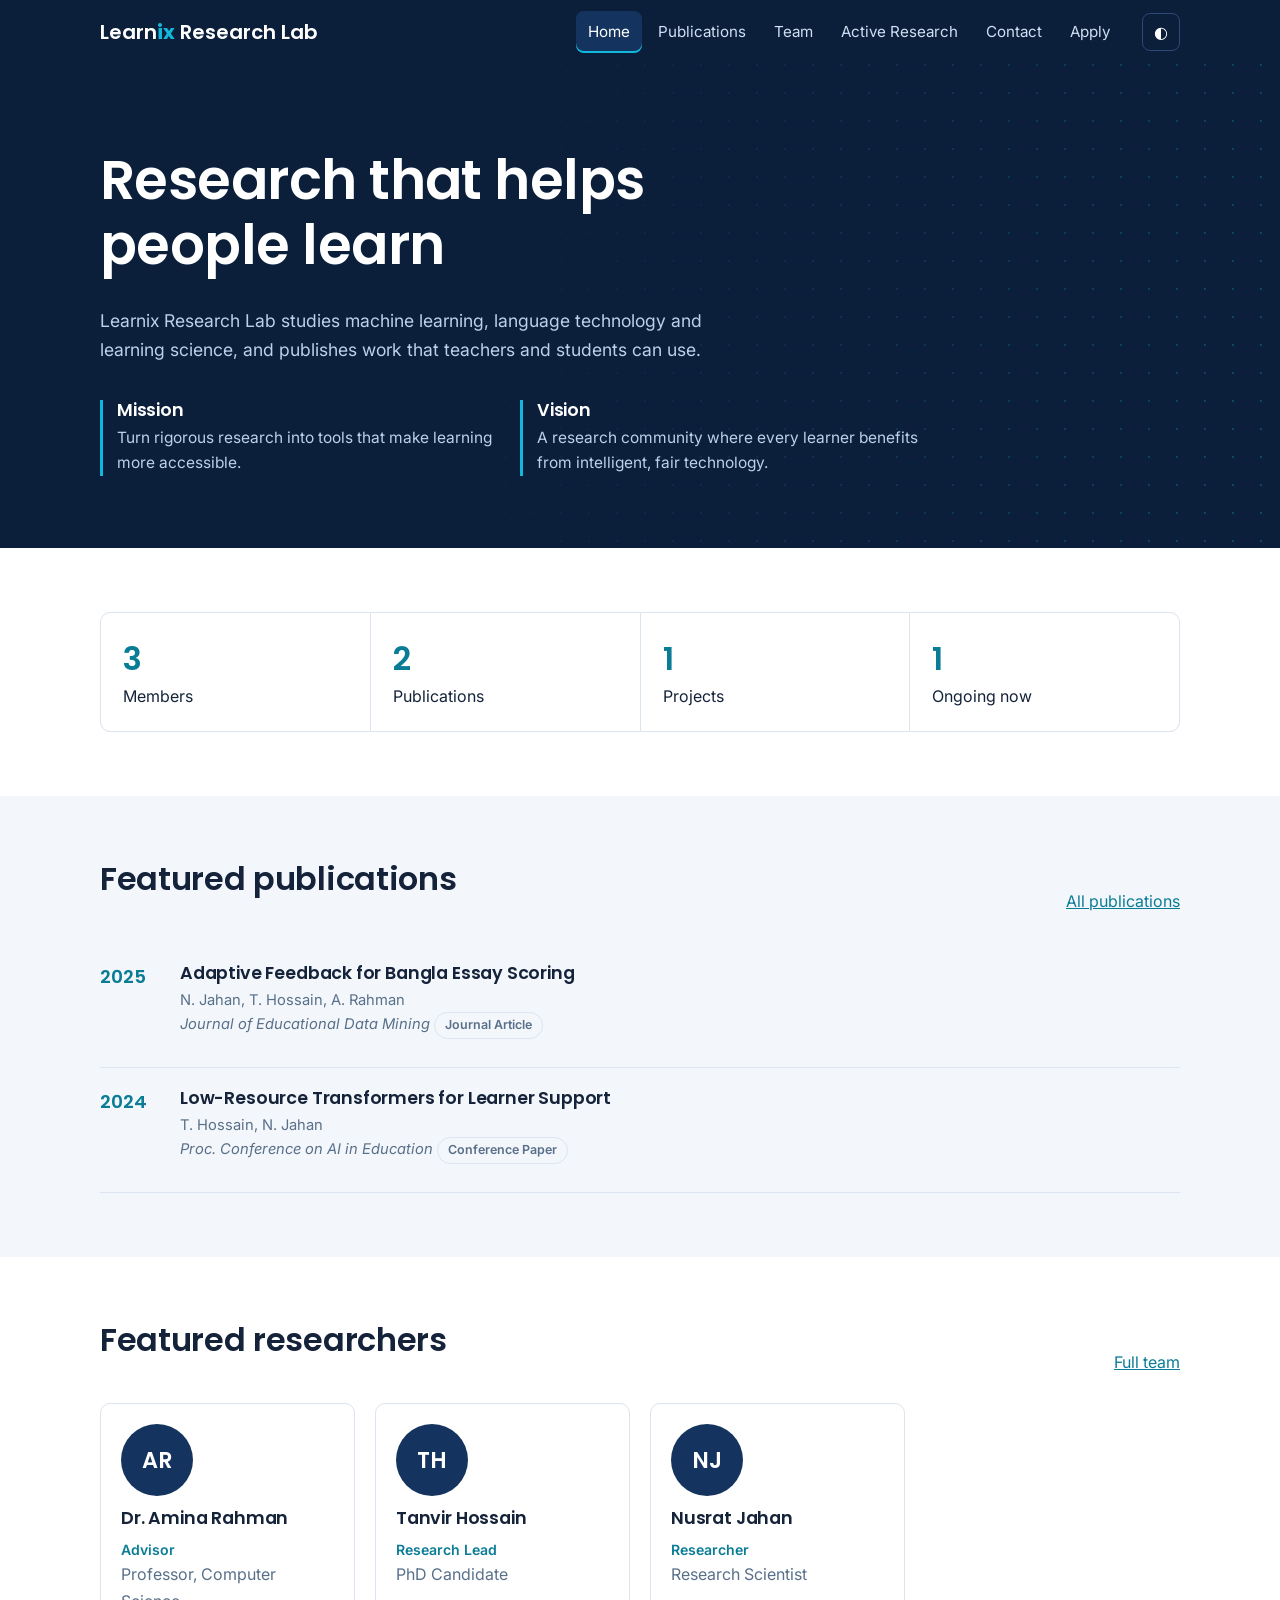
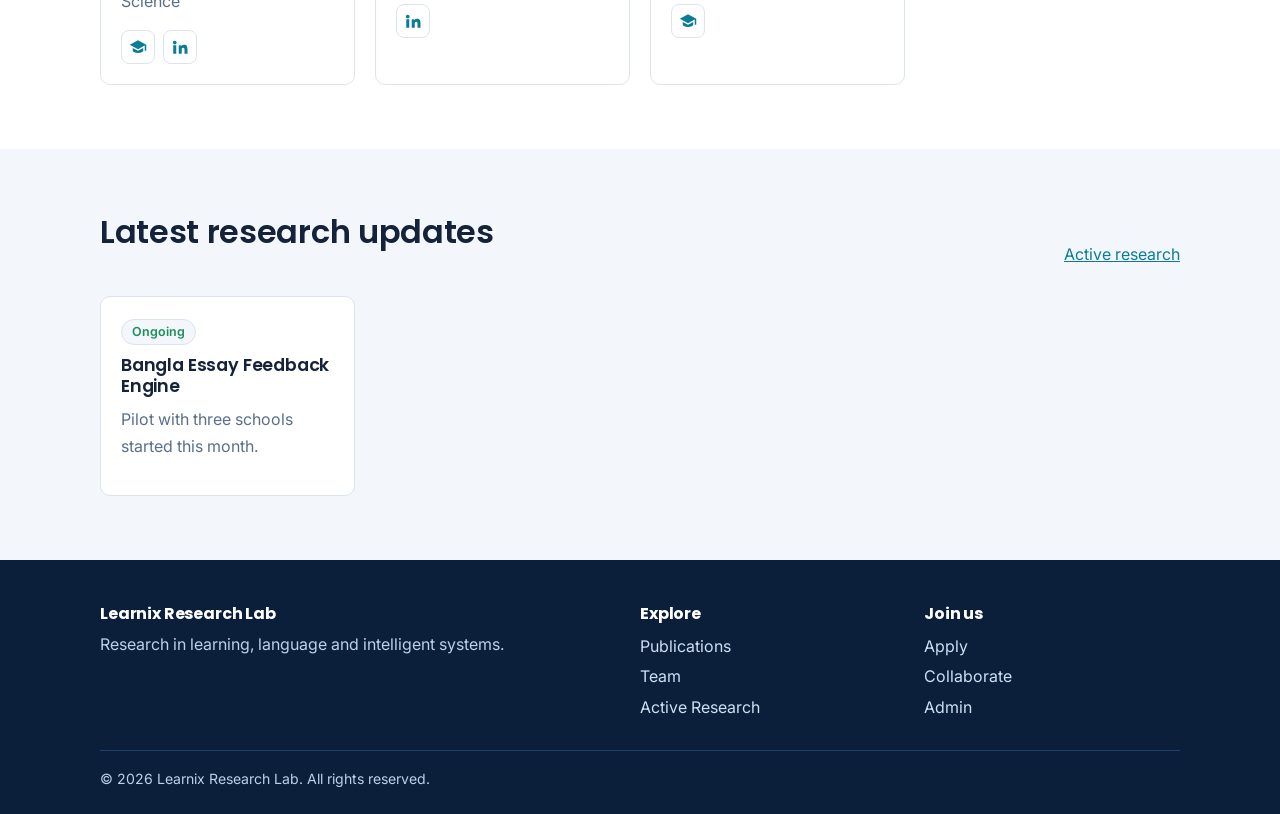
==== commit 0936730f: "Add files via upload" ====
--- a/index.html
+++ b/index.html
@@ -1,122 +1,29 @@
-<!DOCTYPE html>
-<html lang="en">
-<head>
-    <meta charset="UTF-8">
-    <meta name="viewport" content="width=device-width, initial-scale=1.0">
-    <title>Learnix Research Lab</title>
-
-    <style>
-        *{
-            margin:0;
-            padding:0;
-            box-sizing:border-box;
-            font-family: Arial, sans-serif;
-        }
-
-        body{
-            background: linear-gradient(135deg, #0b1f4d, #163d8f);
-            height:100vh;
-            display:flex;
-            justify-content:center;
-            align-items:center;
-            text-align:center;
-            color:white;
-            padding:20px;
-        }
-
-        .container{
-            background: rgba(255,255,255,0.08);
-            backdrop-filter: blur(8px);
-            padding:50px 30px;
-            border-radius:20px;
-            max-width:700px;
-            width:100%;
-            box-shadow: 0 10px 30px rgba(0,0,0,0.3);
-        }
-
-        h1{
-            font-size:42px;
-            margin-bottom:15px;
-            color:#FFD700;
-        }
-
-        h2{
-            font-size:28px;
-            margin-bottom:20px;
-        }
-
-        p{
-            font-size:18px;
-            line-height:1.8;
-            color:#e5e5e5;
-        }
-
-        .email{
-            margin-top:20px;
-            font-size:22px;
-        }
-
-        .email a{
-            color:#FFD700;
-            text-decoration:none;
-            font-weight:bold;
-        }
-
-        .email a:hover{
-            text-decoration:underline;
-        }
-
-        .footer{
-            margin-top:30px;
-            font-size:14px;
-            opacity:0.8;
-        }
-
-        @media(max-width:768px){
-            h1{
-                font-size:32px;
-            }
-
-            h2{
-                font-size:22px;
-            }
-
-            p{
-                font-size:16px;
-            }
-        }
-    </style>
-</head>
-
-<body>
-
-    <div class="container">
-
-        <h1>Learnix Research Lab</h1>
-
-        <h2>🚧 Website Under Construction</h2>
-
-        <p>
-            Our website is currently under construction and will be available soon.
-            Thank you for your patience.
-        </p>
-
-        <p>
-            If you need any information or have any inquiries,
-            please contact us via email.
-        </p>
-
-        <div class="email">
-            📧 <a href="mailto:Learnixresearchlab@gmail.com">
-            Learnixresearchlab@gmail.com
-            </a>
-        </div>
-
-        <div class="footer">
-            © 2026 Learnix Research Lab. All Rights Reserved.
-        </div>
-
-    </div>
-
-</body>
-</html>+<!DOCTYPE html>
+<html lang="en">
+<head>
+<meta charset="utf-8">
+<meta name="viewport" content="width=device-width, initial-scale=1">
+<title>Home | Learnix Research Lab</title>
+<meta name="description" content="Learnix Research Lab: research in learning, language and intelligent systems.">
+<meta property="og:title" content="Home | Learnix Research Lab">
+<meta property="og:description" content="Learnix Research Lab: research in learning, language and intelligent systems.">
+<link rel="preconnect" href="https://fonts.googleapis.com"><link rel="preconnect" href="https://fonts.gstatic.com" crossorigin>
+<link href="https://fonts.googleapis.com/css2?family=Inter:wght@400;500;600&family=Poppins:wght@500;600&display=swap" rel="stylesheet">
+<link rel="stylesheet" href="assets/css/style.css">
+</head>
+<body>
+<div id="site-header"></div>
+<header class="hero"><div class="wrap">
+<h1>Research that helps people learn</h1>
+<p>Learnix Research Lab studies machine learning, language technology and learning science, and publishes work that teachers and students can use.</p>
+<div class="vm"><div><h3>Mission</h3><p>Turn rigorous research into tools that make learning more accessible.</p></div><div><h3>Vision</h3><p>A research community where every learner benefits from intelligent, fair technology.</p></div></div>
+</div></header>
+<section class="block"><div class="wrap"><div class="stats" id="stats"></div></div></section>
+<section class="block alt"><div class="wrap"><div class="head"><h2>Featured publications</h2><a href="publications.html">All publications</a></div><div id="pubs"></div></div></section>
+<section class="block"><div class="wrap"><div class="head"><h2>Featured researchers</h2><a href="team.html">Full team</a></div><div class="grid" id="people"></div></div></section>
+<section class="block alt"><div class="wrap"><div class="head"><h2>Latest research updates</h2><a href="research.html">Active research</a></div><div class="grid" id="updates"></div></div></section>
+<div id="site-footer"></div>
+<script type="module" src="js/common.js"></script>
+<script type="module" src="js/home.js"></script>
+</body>
+</html>
--- a/assets/css/style.css
+++ b/assets/css/style.css
@@ -0,0 +1,68 @@
+:root{--navy:#0b1f3a;--navy-2:#14345f;--cyan:#12b8dc;--bg:#fff;--surface:#f3f6fb;--text:#14233a;--muted:#587089;--line:#dbe4ef;--link:#0a7c96;--ok:#1a8f5a;--warn:#b7791f;--bad:#c0392b;--r:10px}
+[data-theme=dark]{--bg:#071325;--surface:#0d2038;--text:#e6eef9;--muted:#9ab0ca;--line:#1c3556;--link:#4fd8f2}
+*{box-sizing:border-box}html{scroll-behavior:smooth}
+body{margin:0;font:16px/1.65 Inter,system-ui,sans-serif;background:var(--bg);color:var(--text)}
+h1,h2,h3,h4{font-family:Poppins,Inter,sans-serif;line-height:1.2;margin:0 0 .5em;letter-spacing:-.01em}
+h1{font-size:clamp(2rem,5vw,3.4rem);font-weight:600}h2{font-size:clamp(1.5rem,3vw,2rem);font-weight:600}h3{font-size:1.1rem;font-weight:600}
+a{color:var(--link)}p{margin:0 0 1em}.muted{color:var(--muted)}
+:focus-visible{outline:3px solid var(--cyan);outline-offset:2px}
+.wrap{max-width:1120px;margin:0 auto;padding:0 20px}
+section.block{padding:64px 0}section.alt{background:var(--surface)}
+.head{display:flex;justify-content:space-between;align-items:end;gap:16px;flex-wrap:wrap;margin-bottom:28px}
+.nav{position:sticky;top:0;z-index:20;background:var(--navy);color:#fff}
+.nav .wrap{display:flex;align-items:center;gap:20px;height:64px}
+.brand{font:600 1.25rem Poppins,sans-serif;color:#fff;text-decoration:none;margin-right:auto}.brand b{color:var(--cyan)}
+.links{display:flex;gap:4px;align-items:center}
+.links a{color:#cfe0f5;text-decoration:none;padding:8px 12px;border-radius:8px;font-size:.95rem}
+.links a:hover,.links a.on{color:#fff;background:var(--navy-2)}.links a.on{box-shadow:inset 0 -2px var(--cyan)}
+.icon-btn{background:none;border:1px solid #2c4a75;color:#fff;border-radius:8px;width:38px;height:38px;cursor:pointer;font-size:1rem}
+.burger{display:none}
+@media(max-width:820px){.burger{display:block}.links{display:none;position:absolute;top:64px;left:0;right:0;background:var(--navy);flex-direction:column;align-items:stretch;padding:10px 20px 16px}.links.open{display:flex}}
+.hero{background:var(--navy);color:#fff;padding:84px 0 72px;position:relative;overflow:hidden}
+.hero::after{content:"";position:absolute;inset:0;background:radial-gradient(circle at 1px 1px,rgba(18,184,220,.28) 1.2px,transparent 0) 0 0/28px 28px;-webkit-mask-image:linear-gradient(100deg,transparent 35%,#000);mask-image:linear-gradient(100deg,transparent 35%,#000);pointer-events:none}
+.hero .wrap{position:relative;z-index:1}.hero h1{max-width:16ch}.hero p{color:#bcd0ea;max-width:58ch;font-size:1.1rem}
+.vm{display:grid;grid-template-columns:repeat(auto-fit,minmax(260px,1fr));gap:20px;margin-top:36px;max-width:820px}
+.vm div{border-left:3px solid var(--cyan);padding-left:14px}.vm h3{color:#fff;margin:0 0 4px}.vm p{margin:0;font-size:.97rem}
+.page-hero{background:var(--navy);color:#fff;padding:48px 0}.page-hero h1{font-size:clamp(1.8rem,4vw,2.5rem);margin:0 0 6px}.page-hero p{margin:0;color:#bcd0ea}
+.stats{display:grid;grid-template-columns:repeat(auto-fit,minmax(150px,1fr));gap:1px;background:var(--line);border:1px solid var(--line);border-radius:var(--r);overflow:hidden}
+.stats div{background:var(--bg);padding:22px}.stats strong{display:block;font:600 2rem Poppins,sans-serif;color:var(--link)}
+.btn{display:inline-block;background:var(--cyan);color:#04202b;font:600 .95rem Inter,sans-serif;border:0;border-radius:8px;padding:11px 20px;cursor:pointer;text-decoration:none}
+.btn:hover{filter:brightness(1.08)}.btn.ghost{background:none;color:inherit;border:1px solid currentColor}.btn.sm{padding:6px 12px;font-size:.85rem}.btn.danger{background:var(--bad);color:#fff}
+input,select,textarea{font:inherit;color:var(--text);background:var(--bg);border:1px solid var(--line);border-radius:8px;padding:10px 12px;width:100%}
+label{display:block;font-weight:500;font-size:.92rem;margin-bottom:14px}label>input,label>select,label>textarea{margin-top:5px;font-weight:400}
+label.chk{display:flex;gap:8px;align-items:center}label.chk input{width:auto;margin:0}
+.filters{display:grid;grid-template-columns:2fr 1fr 1fr;gap:12px;margin-bottom:24px}.filters input,.filters select{margin:0}
+@media(max-width:640px){.filters{grid-template-columns:1fr}}
+.form{max-width:720px}.form .row{display:grid;grid-template-columns:1fr 1fr;gap:0 16px}@media(max-width:640px){.form .row{grid-template-columns:1fr}}
+fieldset{border:1px solid var(--line);border-radius:var(--r);padding:16px 18px 4px;margin:0 0 22px}legend{font:600 1rem Poppins,sans-serif;padding:0 8px}
+.msg{padding:12px 14px;border-radius:8px;margin:12px 0;background:var(--surface);border-left:3px solid var(--cyan)}.msg.err{border-color:var(--bad)}
+.grid{display:grid;grid-template-columns:repeat(auto-fill,minmax(250px,1fr));gap:20px}
+.card{background:var(--bg);border:1px solid var(--line);border-radius:var(--r);padding:20px}
+.avatar{width:72px;height:72px;border-radius:50%;background:var(--navy-2);color:#fff;display:grid;place-items:center;font:600 1.4rem Poppins;object-fit:cover;margin-bottom:12px}
+.role{color:var(--link);font-size:.88rem;font-weight:600}
+.group{margin-bottom:44px}.group>h2{border-bottom:2px solid var(--cyan);display:inline-block;padding-bottom:4px;margin-bottom:20px}
+.pub{padding:20px 0;border-bottom:1px solid var(--line);display:grid;grid-template-columns:64px 1fr;gap:16px}
+.pub .yr{font:600 1.15rem Poppins;color:var(--link)}.pub h3{margin-bottom:4px}.pub .meta{color:var(--muted);font-size:.92rem}
+.pub .acts{display:flex;gap:8px;flex-wrap:wrap;margin-top:8px}
+.tag{display:inline-block;font-size:.78rem;font-weight:600;padding:2px 10px;border-radius:99px;background:var(--surface);border:1px solid var(--line)}
+.st-Ongoing,.st-Accepted{color:var(--ok)}.st-Planning,.st-Pending,.st-Reviewing{color:var(--warn)}.st-Completed{color:var(--link)}.st-OnHold,.st-Rejected{color:var(--bad)}
+.foot{background:var(--navy);color:#bcd0ea;padding:44px 0 24px}.foot .cols{display:grid;grid-template-columns:2fr 1fr 1fr;gap:28px}
+@media(max-width:700px){.foot .cols{grid-template-columns:1fr}}
+.foot a{color:#cfe0f5;display:block;text-decoration:none;padding:2px 0}.foot a:hover{color:var(--cyan)}.foot h4{color:#fff}.copy{border-top:1px solid #20406b;margin-top:28px;padding-top:16px;font-size:.88rem}
+.demo{background:var(--cyan);color:#04202b;text-align:center;font-size:.85rem;padding:5px 12px}
+.empty{padding:36px;text-align:center;color:var(--muted);border:1px dashed var(--line);border-radius:var(--r)}
+.admin{display:grid;grid-template-columns:230px 1fr;min-height:100vh}
+.side{background:var(--navy);color:#fff;padding:20px 14px;position:sticky;top:0;height:100vh}.side .brand{display:block;margin:0 0 20px 8px}
+.side a{display:block;color:#cfe0f5;text-decoration:none;padding:9px 12px;border-radius:8px;margin-bottom:2px}.side a:hover,.side a.on{background:var(--navy-2);color:#fff}
+.side .bottom{position:absolute;bottom:18px;left:14px;right:14px}.side .bottom button{width:100%}
+#main{padding:28px 32px;min-width:0}.bar{display:flex;justify-content:space-between;align-items:center;gap:12px;flex-wrap:wrap;margin-bottom:20px}.bar h1{font-size:1.7rem;margin:0}
+.tablewrap{overflow-x:auto;border:1px solid var(--line);border-radius:var(--r)}
+table{width:100%;border-collapse:collapse;font-size:.92rem}th,td{padding:11px 14px;text-align:left;border-bottom:1px solid var(--line);vertical-align:top}th{background:var(--surface);font-weight:600}tr:last-child td{border-bottom:0}
+td.acts{white-space:nowrap}td.acts .btn{margin-right:4px}
+dialog{border:1px solid var(--line);border-radius:12px;padding:24px;width:min(640px,94vw);max-height:90vh;background:var(--bg);color:var(--text)}dialog::backdrop{background:rgba(5,15,30,.6)}
+.mods{display:grid;grid-template-columns:repeat(auto-fit,minmax(220px,1fr));gap:16px;margin-top:28px}.mods a.card{text-decoration:none;color:inherit}.mods a.card:hover{border-color:var(--cyan)}
+.login{max-width:400px;margin:12vh auto;padding:0 20px}
+.toast{position:fixed;bottom:20px;right:20px;background:var(--navy);color:#fff;padding:12px 18px;border-radius:8px;border-left:3px solid var(--cyan);z-index:99}
+@media(max-width:820px){.admin{grid-template-columns:1fr}.side{position:static;height:auto}.side .bottom{position:static;margin-top:10px}#main{padding:20px 16px}}
+@media(prefers-reduced-motion:reduce){html{scroll-behavior:auto}}
+.soc{display:flex;gap:8px;margin-top:10px}.soc a{width:34px;height:34px;border-radius:8px;border:1px solid var(--line);display:grid;place-items:center;color:var(--link)}.soc a:hover{background:var(--cyan);color:#04202b;border-color:var(--cyan)}
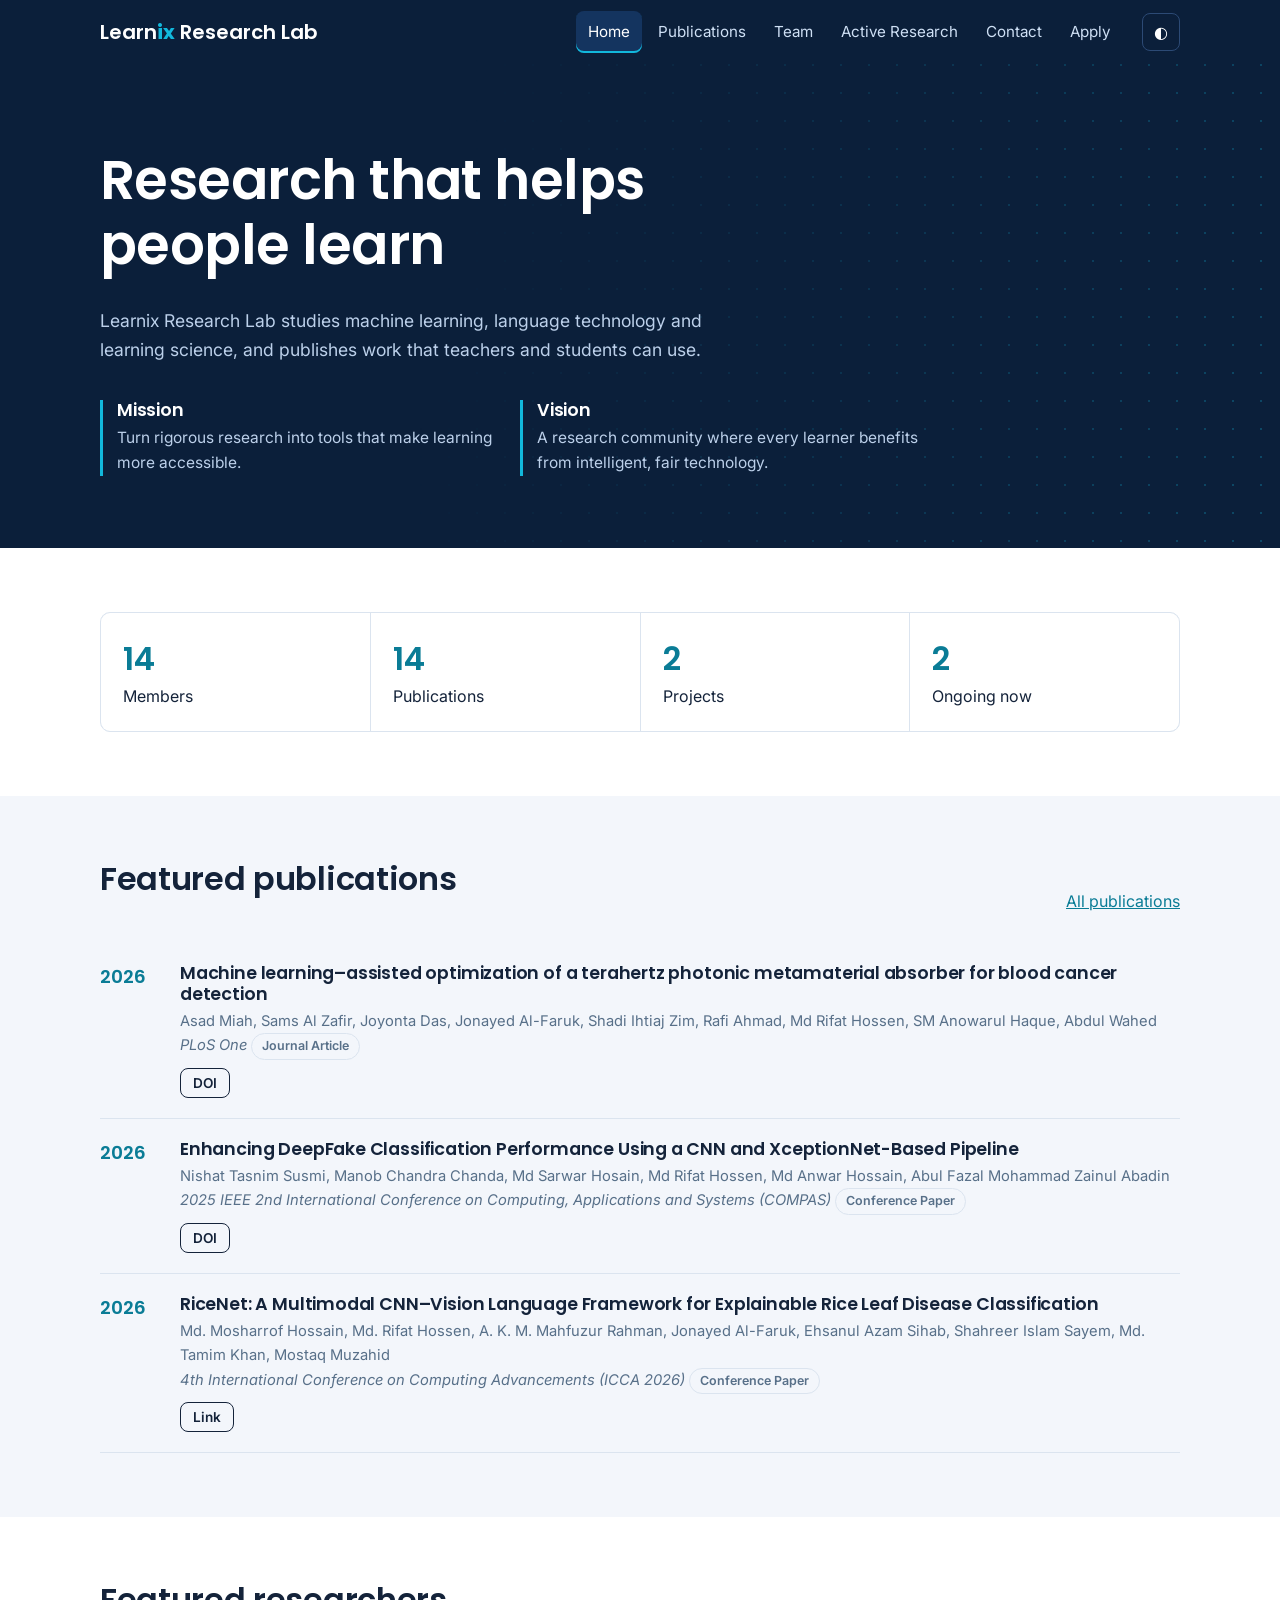
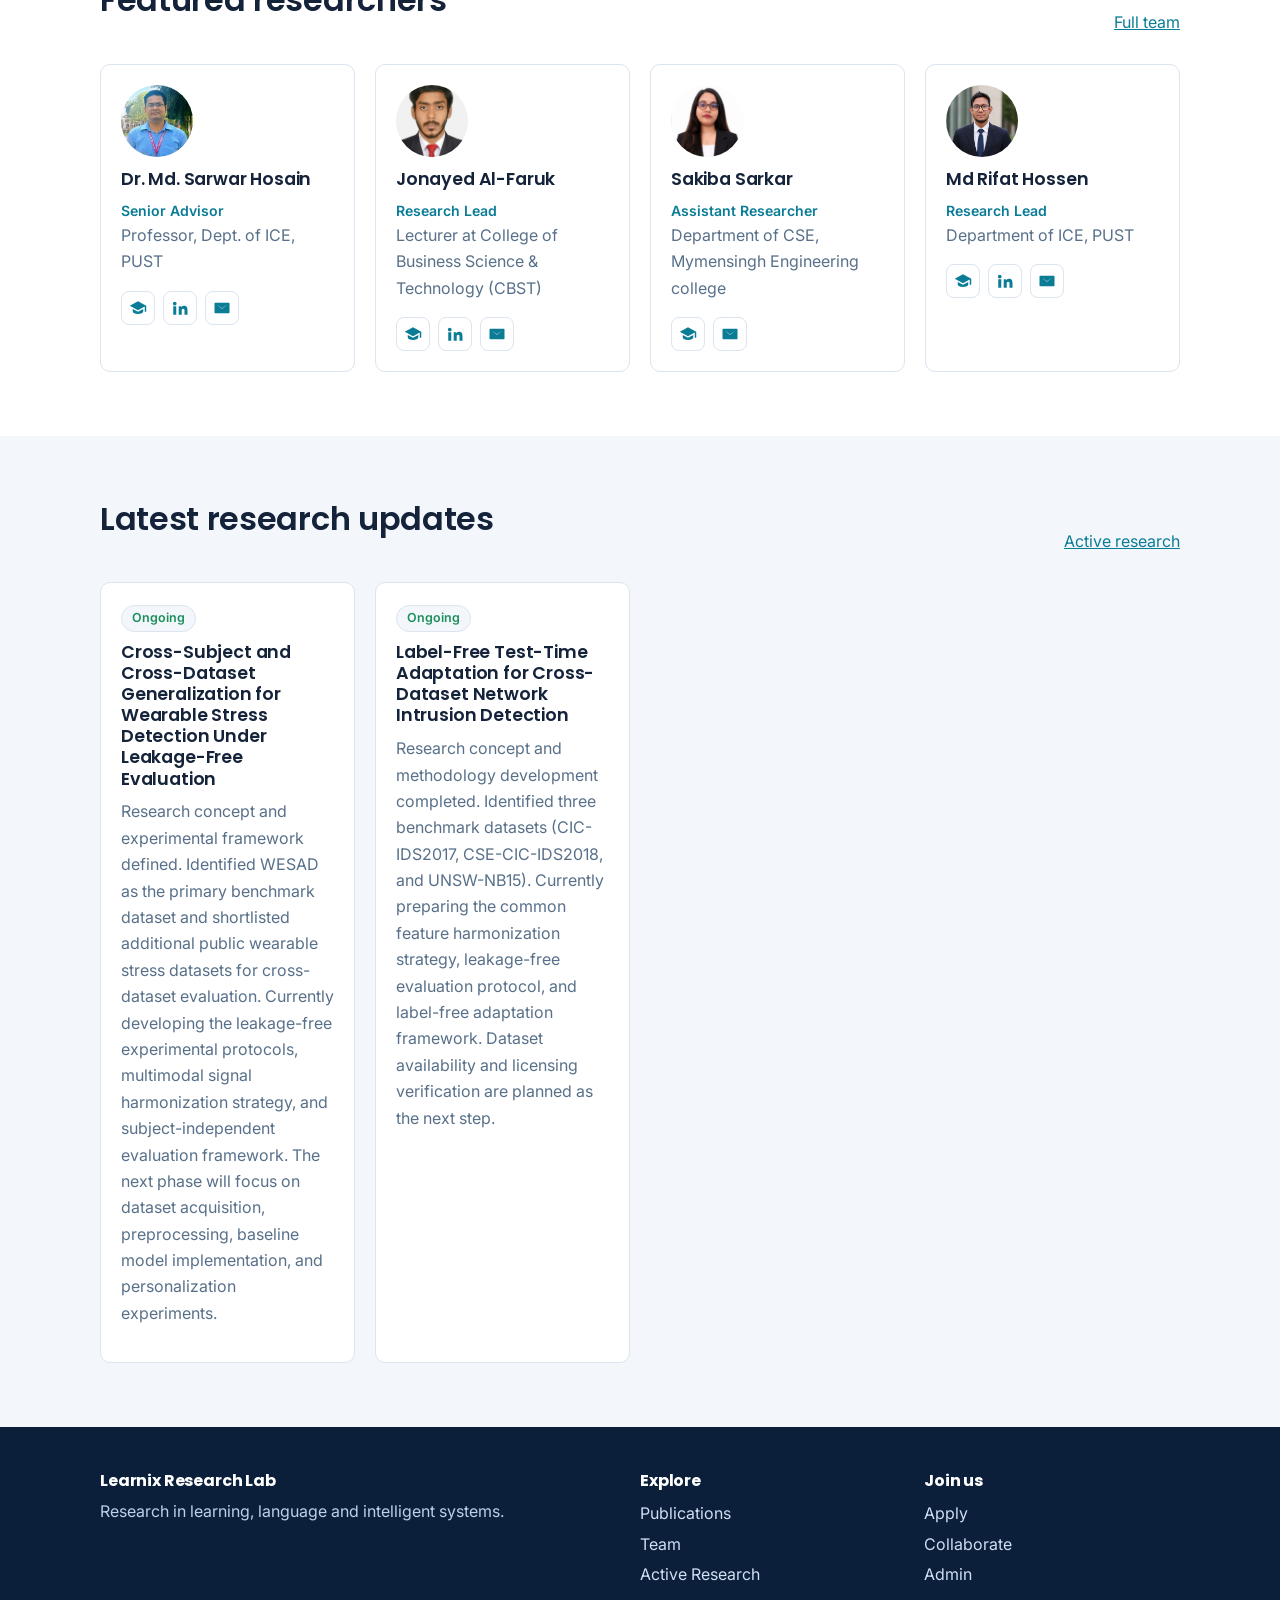
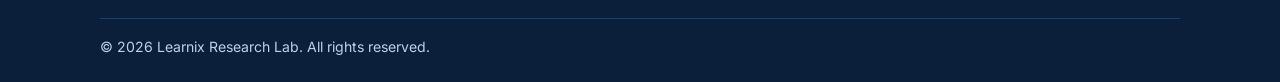
==== commit 361c4437: "Update index.html" ====
--- a/index.html
+++ b/index.html
@@ -3,6 +3,7 @@
 <head>
 <meta charset="utf-8">
 <meta name="viewport" content="width=device-width, initial-scale=1">
+<meta name="google-site-verification" content="SWatwpHKVkUdKxf2ZZh3yhozKJIRmqzM6wqxa9nqxqk" />
 <title>Home | Learnix Research Lab</title>
 <meta name="description" content="Learnix Research Lab: research in learning, language and intelligent systems.">
 <meta property="og:title" content="Home | Learnix Research Lab">
